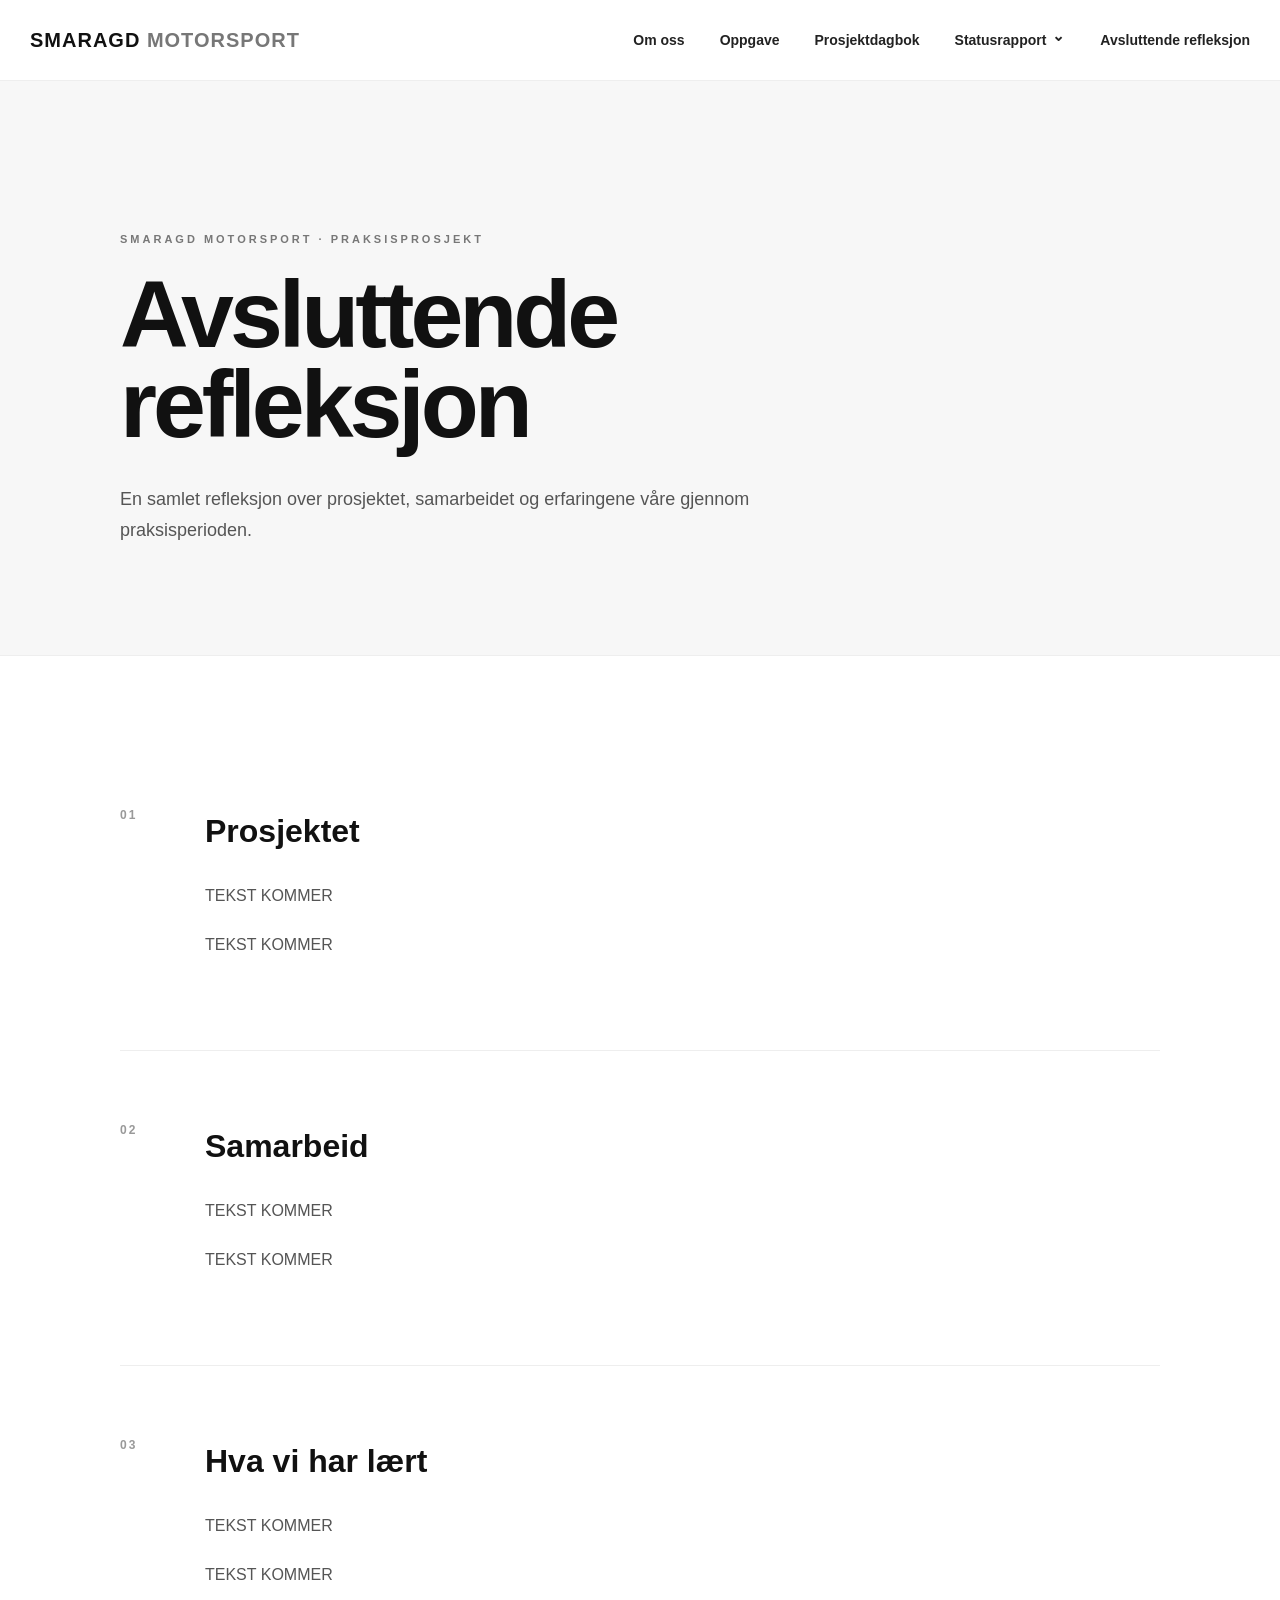
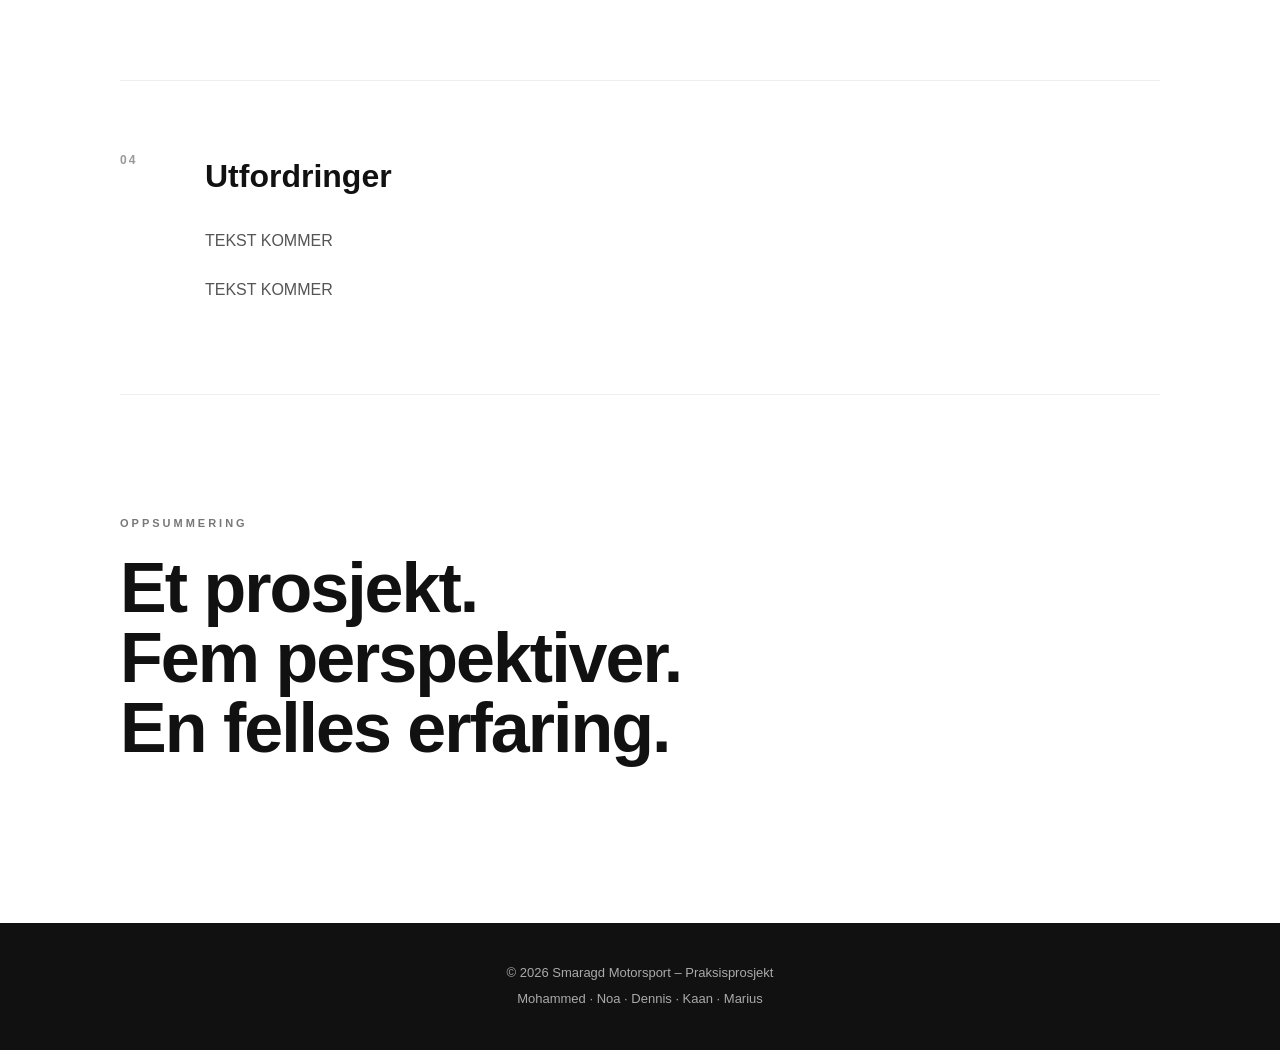
==== html/avsluttende-refleksjon.html @ 2bcaf183 "Endret på nettsidens meny struktur" ====
﻿    <!DOCTYPE html>
    <html lang="no">

    <head>
        <meta charset="UTF-8">
        <meta name="viewport" content="width=device-width, initial-scale=1.0">

        <title>Avsluttende refleksjon | Smaragd Motorsport</title>

        <link rel="stylesheet" href="../style/stil.css">
        <link rel="stylesheet" href="../style/avsluttende-refleksjon.css">
    </head>

    <body>

        <!-- Introduksjon -->
        <section class="refleksjon-intro">

            <div>

                <p class="refleksjon-overtekst">
                    SMARAGD MOTORSPORT · PRAKSISPROSJEKT
                </p>

                <h1>
                    Avsluttende<br>
                    refleksjon
                </h1>

                <p>
                    En samlet refleksjon over prosjektet,
                    samarbeidet og erfaringene våre gjennom
                    praksisperioden.
                </p>

            </div>

        </section>


        <!-- Innhold -->
        <main class="refleksjon">

            <section class="refleksjon-del">

                <span>01</span>

                <div>
                    <h2>Prosjektet</h2>

                    <p>
                        TEKST KOMMER
                    </p>

                    <p>
                        TEKST KOMMER
                    </p>
                </div>

            </section>


            <section class="refleksjon-del">

                <span>02</span>

                <div>
                    <h2>Samarbeid</h2>

                    <p>
                        TEKST KOMMER
                    </p>

                    <p>
                        TEKST KOMMER
                    </p>
                </div>

            </section>


            <section class="refleksjon-del">

                <span>03</span>

                <div>
                    <h2>Hva vi har lært</h2>

                    <p>
                        TEKST KOMMER
                    </p>

                    <p>
                        TEKST KOMMER
                    </p>
                </div>

            </section>


            <section class="refleksjon-del">

                <span>04</span>

                <div>
                    <h2>Utfordringer</h2>

                    <p>
                        TEKST KOMMER
                    </p>

                    <p>
                        TEKST KOMMER
                    </p>
                </div>

            </section>

            <section class="refleksjon-slutt">

                <p class="refleksjon-overtekst">
                    OPPSUMMERING
                </p>

                <h2>
                    Et prosjekt.<br>
                    Fem perspektiver.<br>
                    En felles erfaring.
                </h2>

            </section>

        </main>

        <script src="../JS/komponenter.js"></script>

    </body>

    </html>
---- style/stil.css ----
/* =====================================================
   GENERELLE INNSTILLINGER
   ===================================================== */

* {
    margin: 0;
    padding: 0;
    box-sizing: border-box;
}

html {
    scroll-behavior: smooth;
}

body {
    font-family: Arial, Helvetica, sans-serif;
    background-color: #ffffff;
    color: #111111;
    line-height: 1.6;
}


/* =====================================================
   NAVIGASJON
   ===================================================== */

.topptekst {
    width: 100%;
    background-color: #ffffff;
    border-bottom: 1px solid #eeeeee;
    position: sticky;
    top: 0;
    z-index: 1000;
}

.navigasjon {
    max-width: 1300px;
    margin: auto;
    min-height: 80px;
    display: flex;
    align-items: center;
    justify-content: space-between;
    padding: 0 30px;
}


/* Logo */

.logo {
    text-decoration: none;
    color: #111111;
    font-size: 20px;
    font-weight: 800;
    letter-spacing: 1px;
}

    .logo span {
        color: #777777;
    }


/* Meny */

.meny {
    list-style: none;
    display: flex;
    align-items: center;
    gap: 35px;
}

    .meny li {
        position: relative;
    }

    .meny a {
        text-decoration: none;
        color: #222222;
        font-size: 14px;
        font-weight: 600;
        transition: 0.2s ease;
    }

        .meny a:hover {
            color: #777777;
        }


/* =====================================================
   DROPDOWN
   ===================================================== */

   .dropdown-knapp {
    display: flex;
    align-items: center;
    gap: 6px;
}

.pil {
    font-size: 15px;
    line-height: 1;
    position: relative;
    top: -4px;
}


/* Selve dropdown-menyen */

.dropdown-meny {
    position: absolute;
    top: 30px;
    left: -15px;
    min-width: 160px;
    background-color: #ffffff;
    list-style: none;
    border: 1px solid #eeeeee;
    box-shadow: 0 10px 30px rgba(0, 0, 0, 0.08);
    padding: 8px 0;
    opacity: 0;
    visibility: hidden;
    transform: translateY(10px);
    transition: 0.2s ease;
}


/* Vis dropdown n�r musen er over */

.dropdown:hover .dropdown-meny {
    opacity: 1;
    visibility: visible;
    transform: translateY(0);
}


/* Dropdown-elementer */

.dropdown-meny li {
    width: 100%;
}

.dropdown-meny a {
    display: block;
    padding: 10px 18px;
    font-size: 13px;
}

    .dropdown-meny a:hover {
        background-color: #f5f5f5;
    }


/* =====================================================
   HERO / FORSIDE
   ===================================================== */

.hero {
    min-height: 650px;
    display: flex;
    align-items: center;
    background: linear-gradient( rgba(0, 0, 0, 0.55), rgba(0, 0, 0, 0.55) ), url("../bilder/hero.jpg");
    background-size: cover;
    background-position: center;
}


.hero-innhold {
    max-width: 1300px;
    width: 100%;
    margin: auto;
    padding: 100px 30px;
    color: #ffffff;
}


.overtekst,
.seksjon-overtekst {
    font-size: 12px;
    font-weight: 700;
    letter-spacing: 3px;
    margin-bottom: 15px;
    color: #777777;
}

.hero .overtekst {
    color: #cccccc;
}


.hero h1 {
    font-size: clamp(50px, 8vw, 100px);
    line-height: 1;
    margin-bottom: 30px;
    font-weight: 800;
}

    .hero h1 span {
        display: block;
        color: #cccccc;
    }


.hero-tekst {
    max-width: 600px;
    font-size: 18px;
    color: #dddddd;
    margin-bottom: 35px;
}


/* Knapp */

.hovedknapp {
    display: inline-block;
    padding: 14px 28px;
    background-color: #ffffff;
    color: #111111;
    text-decoration: none;
    font-weight: 700;
    font-size: 14px;
    transition: 0.2s ease;
}

    .hovedknapp:hover {
        background-color: #dddddd;
    }


/* =====================================================
   GENERELT INNHOLD
   ===================================================== */

.innhold {
    max-width: 1100px;
    margin: auto;
    padding: 100px 30px;
}

    .innhold h2 {
        font-size: 42px;
        line-height: 1.1;
        margin-bottom: 25px;
    }

    .innhold p {
        max-width: 800px;
        color: #555555;
        margin-bottom: 20px;
    }

    .oppdrag-liste {
        margin: 20px 0 32px;
        padding-left: 22px;
    }
    
    .oppdrag-liste li {
        color: #555555;
        margin-bottom: 14px;
        line-height: 1.6;
    }
    
    .oppdrag-liste li:last-child {
        margin-bottom: 0;
    }

/* =====================================================
   FOKUSOMR�DER
   ===================================================== */

.fokus {
    background-color: #f7f7f7;
}

.fokus-kort {
    display: grid;
    grid-template-columns: repeat(2, 1fr);
    gap: 20px;
    margin-top: 50px;
}

.kort {
    background-color: #ffffff;
    padding: 35px;
    border: 1px solid #eeeeee;
}

    .kort h3 {
        margin-bottom: 12px;
        font-size: 20px;
    }

    .kort p {
        font-size: 14px;
        margin: 0;
    }


/* =====================================================
   BUNNTEKST
   ===================================================== */

.bunntekst {
    background-color: #111111;
    color: #ffffff;
    padding: 35px 30px;
    text-align: center;
}

    .bunntekst p {
        font-size: 13px;
        color: #aaaaaa;
        margin: 5px 0;
    }


/* =====================================================
   MOBIL
   ===================================================== */

@media (max-width: 900px) {

    .navigasjon {
        flex-direction: column;
        gap: 20px;
        padding: 20px;
    }

    .meny {
        gap: 18px;
        flex-wrap: wrap;
        justify-content: center;
    }

        .meny a {
            font-size: 12px;
        }

    .hero {
        min-height: 550px;
    }

    .fokus-kort {
        grid-template-columns: 1fr;
    }
}


@media (max-width: 600px) {

    .hero h1 {
        font-size: 50px;
    }

    .hero-tekst {
        font-size: 16px;
    }

    .innhold {
        padding: 70px 20px;
    }

        .innhold h2 {
            font-size: 32px;
        }

    .r�d {
        color: #d71920;
    }
}
---- style/avsluttende-refleksjon.css ----
/* Introduksjon */

.refleksjon-intro {
    background: #f7f7f7;
    border-bottom: 1px solid #eee;
}

    .refleksjon-intro > div {
        max-width: 1100px;
        margin: auto;
        padding: 150px 30px 110px;
    }

.refleksjon-overtekst {
    margin-bottom: 20px;
    color: #777;
    font-size: 11px;
    font-weight: 700;
    letter-spacing: 3px;
}

.refleksjon-intro h1 {
    margin: 0 0 35px;
    color: #111;
    font-size: clamp(55px, 8vw, 95px);
    line-height: .95;
    letter-spacing: -4px;
}

.refleksjon-intro p:last-child {
    max-width: 650px;
    color: #555;
    font-size: 18px;
    line-height: 1.7;
}


/* Refleksjon */

.refleksjon {
    max-width: 1100px;
    margin: auto;
    padding: 80px 30px 120px;
}

.refleksjon-del {
    display: grid;
    grid-template-columns: 60px 1fr;
    gap: 25px;
    padding: 70px 0;
    border-bottom: 1px solid #eee;
}

    .refleksjon-del > span {
        color: #999;
        font-size: 12px;
        font-weight: 700;
        letter-spacing: 2px;
    }

    .refleksjon-del h2 {
        margin: 0 0 25px;
        color: #111;
        font-size: 32px;
        font-weight: 600;
    }

    .refleksjon-del p {
        max-width: 750px;
        margin: 0 0 20px;
        color: #555;
        font-size: 16px;
        line-height: 1.8;
    }


/* Avslutning */

.refleksjon-slutt {
    padding: 120px 0 40px;
}

    .refleksjon-slutt h2 {
        margin: 0;
        color: #111;
        font-size: clamp(40px, 6vw, 70px);
        line-height: 1;
        letter-spacing: -2px;
    }


/* Mobil */

@media (max-width: 750px) {

    .refleksjon-intro > div {
        padding: 100px 20px 80px;
    }

    .refleksjon-intro h1 {
        font-size: 55px;
        letter-spacing: -3px;
    }

    .refleksjon {
        padding: 50px 20px 90px;
    }

    .refleksjon-del {
        grid-template-columns: 40px 1fr;
        gap: 15px;
        padding: 50px 0;
    }

        .refleksjon-del h2 {
            font-size: 26px;
        }

        .refleksjon-del p {
            font-size: 15px;
        }

    .refleksjon-slutt {
        padding-top: 90px;
    }
}
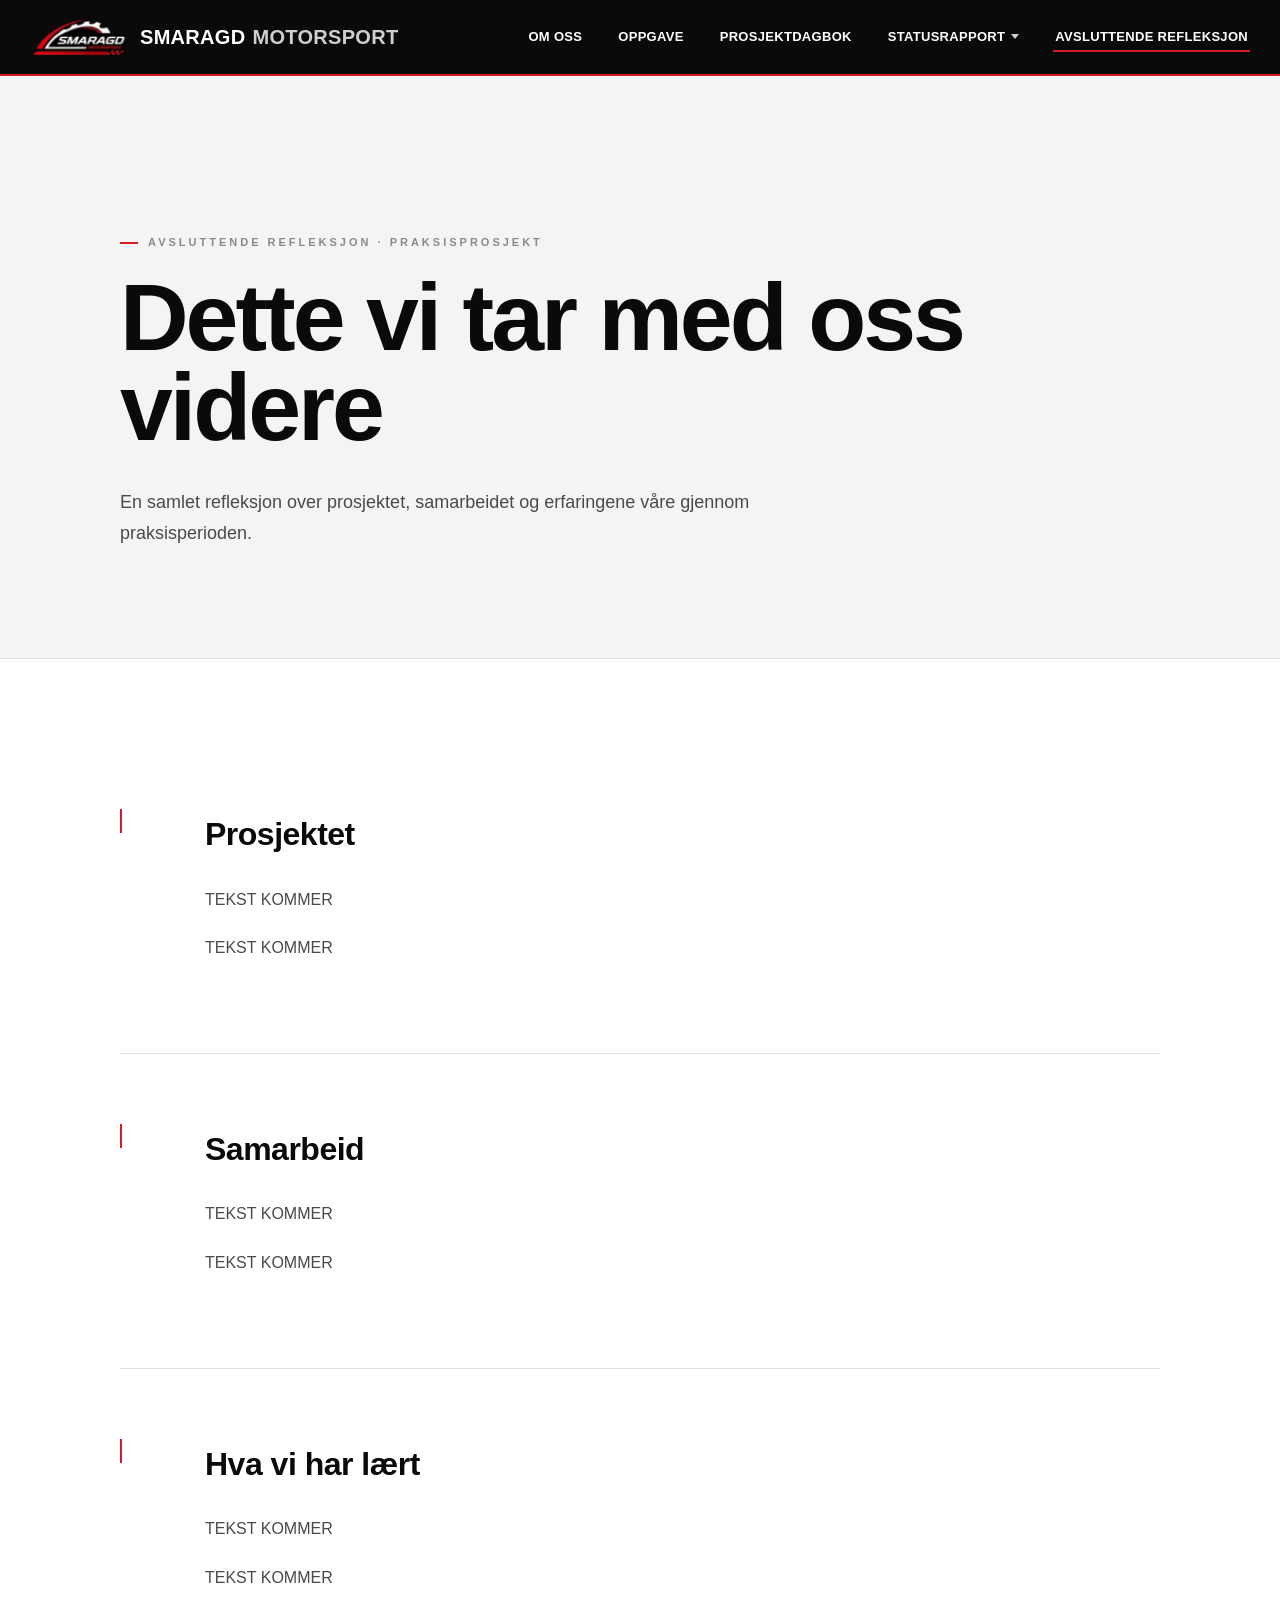
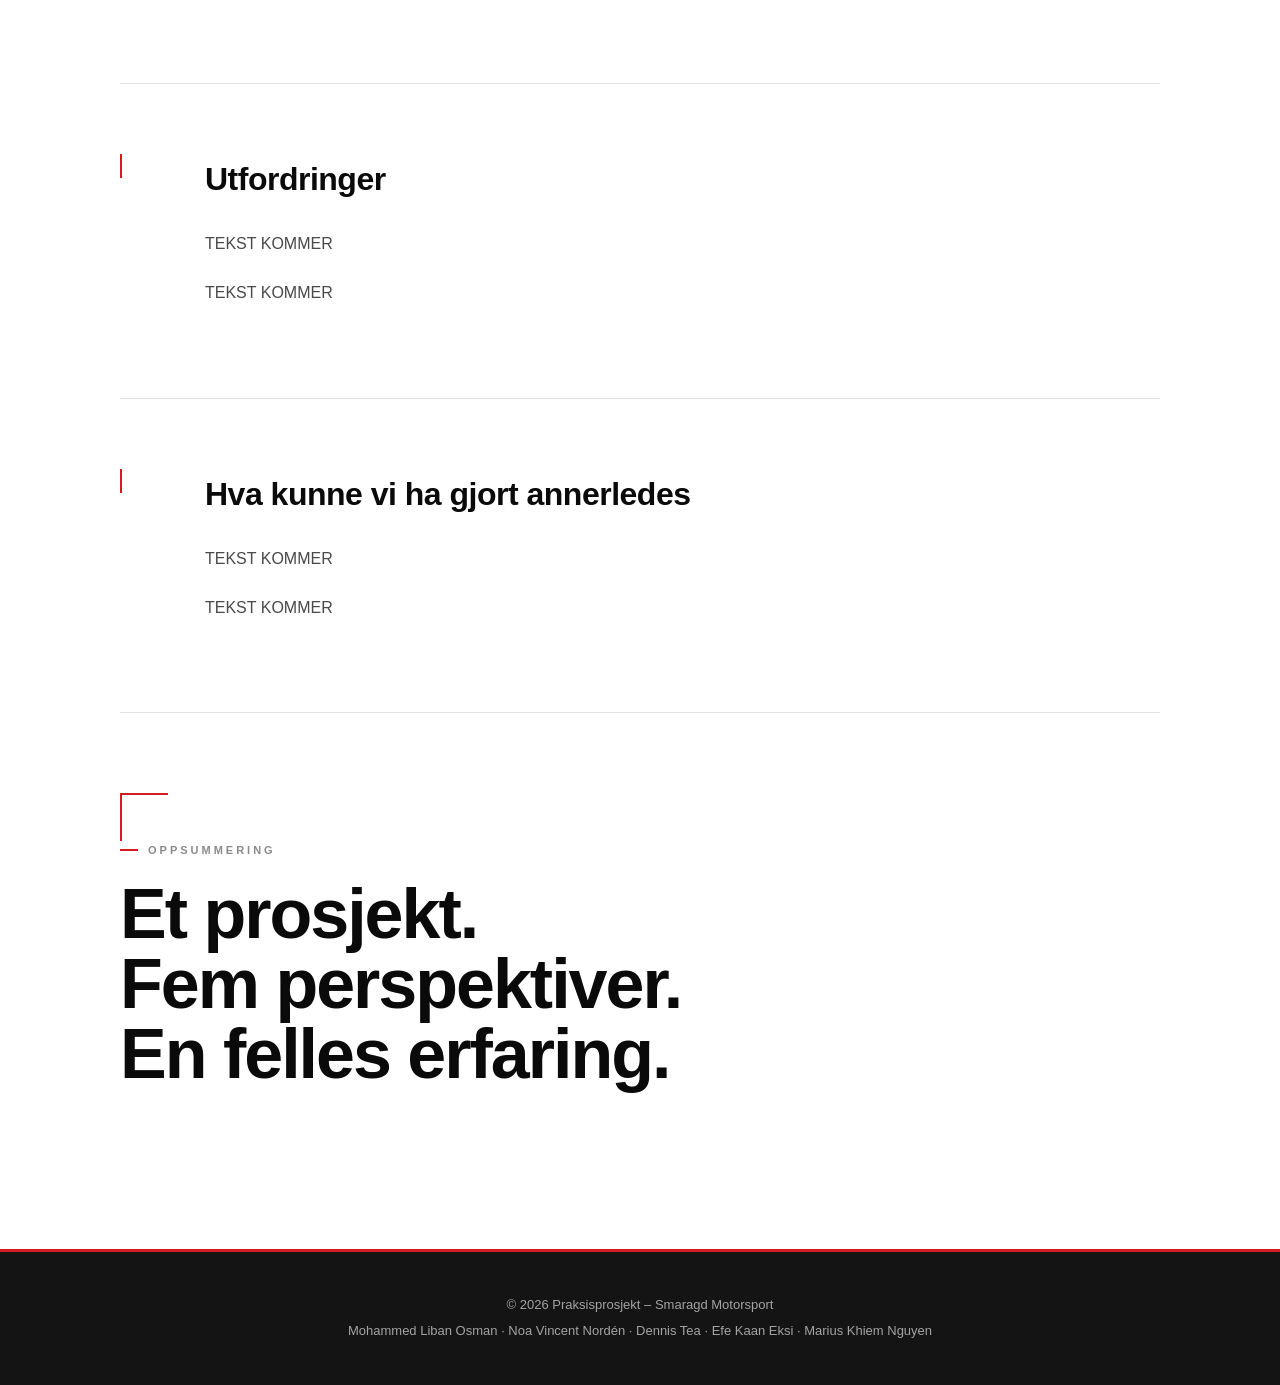
==== commit 80f26c64: "Gjorde nettsiden mer sporty utseendemessig" ====
--- a/html/avsluttende-refleksjon.html
+++ b/html/avsluttende-refleksjon.html
@@ -19,12 +19,11 @@
             <div>
 
                 <p class="refleksjon-overtekst">
-                    SMARAGD MOTORSPORT · PRAKSISPROSJEKT
+                    AVSLUTTENDE REFLEKSJON · PRAKSISPROSJEKT
                 </p>
 
                 <h1>
-                    Avsluttende<br>
-                    refleksjon
+                    Dette vi tar med oss videre
                 </h1>
 
                 <p>
@@ -43,7 +42,7 @@
 
             <section class="refleksjon-del">
 
-                <span>01</span>
+                <span></span>
 
                 <div>
                     <h2>Prosjektet</h2>
@@ -62,7 +61,7 @@
 
             <section class="refleksjon-del">
 
-                <span>02</span>
+                <span></span>
 
                 <div>
                     <h2>Samarbeid</h2>
@@ -81,7 +80,7 @@
 
             <section class="refleksjon-del">
 
-                <span>03</span>
+                <span></span>
 
                 <div>
                     <h2>Hva vi har lært</h2>
@@ -100,10 +99,28 @@
 
             <section class="refleksjon-del">
 
-                <span>04</span>
+                <span></span>
 
                 <div>
                     <h2>Utfordringer</h2>
+
+                    <p>
+                        TEKST KOMMER
+                    </p>
+
+                    <p>
+                        TEKST KOMMER
+                    </p>
+                </div>
+
+            </section>
+
+            <section class="refleksjon-del">
+
+                <span></span>
+
+                <div>
+                    <h2>Hva kunne vi ha gjort annerledes</h2>
 
                     <p>
                         TEKST KOMMER
--- a/style/stil.css
+++ b/style/stil.css
@@ -1,3 +1,23 @@
+/* =====================================================
+   FARGER, TYPOGRAFI OG GRUNNLEGGENDE VARIABLER
+   ===================================================== */
+
+   :root {
+    --svart: #0a0a0a;
+    --svart-2: #141414;
+    --gra-mork: #4a4a4a;
+    --gra: #8a8a8a;
+    --gra-lys: #e2e2e2;
+    --gra-lysest: #f4f4f4;
+    --hvit: #ffffff;
+    --off-hvit: #fafafa;
+    --rod: #d71920;
+
+    --skrift: Arial, Helvetica, sans-serif;
+    --hoyde-nav: 74px;
+}
+
+
 /* =====================================================
    GENERELLE INNSTILLINGER
    ===================================================== */
@@ -13,21 +33,33 @@
 }
 
 body {
-    font-family: Arial, Helvetica, sans-serif;
-    background-color: #ffffff;
-    color: #111111;
+    font-family: var(--skrift);
+    background-color: var(--hvit);
+    color: var(--svart);
     line-height: 1.6;
 }
 
+:focus-visible {
+    outline: 2px solid var(--rod);
+    outline-offset: 3px;
+}
+
+@media (prefers-reduced-motion: reduce) {
+    *, *::before, *::after {
+        animation-duration: 0.001ms !important;
+        transition-duration: 0.001ms !important;
+    }
+}
+
 
 /* =====================================================
    NAVIGASJON
    ===================================================== */
 
-.topptekst {
+   .topptekst {
     width: 100%;
-    background-color: #ffffff;
-    border-bottom: 1px solid #eeeeee;
+    background-color: var(--svart);
+    border-bottom: 2px solid #d71920;
     position: sticky;
     top: 0;
     z-index: 1000;
@@ -36,7 +68,7 @@
 .navigasjon {
     max-width: 1300px;
     margin: auto;
-    min-height: 80px;
+    min-height: var(--hoyde-nav);
     display: flex;
     align-items: center;
     justify-content: space-between;
@@ -47,16 +79,28 @@
 /* Logo */
 
 .logo {
+    display: inline-flex;
+    align-items: center;
+    gap: 10px;
     text-decoration: none;
-    color: #111111;
+    color: var(--hvit);
     font-size: 20px;
     font-weight: 800;
-    letter-spacing: 1px;
-}
-
-    .logo span {
-        color: #777777;
-    }
+    letter-spacing: 0.3px;
+}
+
+.logo img {
+    width: 100px;
+    height: 35px;
+    object-fit: cover;
+    flex-shrink: 0;
+}
+
+.logo span {
+    margin-left: -3px;
+    color: #cfcfcf;
+    font-weight: 700;
+}
 
 
 /* Meny */
@@ -65,41 +109,80 @@
     list-style: none;
     display: flex;
     align-items: center;
-    gap: 35px;
-}
-
-    .meny li {
-        position: relative;
-    }
-
-    .meny a {
-        text-decoration: none;
-        color: #222222;
-        font-size: 14px;
-        font-weight: 600;
-        transition: 0.2s ease;
-    }
-
-        .meny a:hover {
-            color: #777777;
-        }
+    gap: 32px;
+}
+
+.meny li {
+    position: relative;
+}
+
+.meny a {
+    position: relative;
+    display: inline-block;
+    text-decoration: none;
+    color: var(--hvit);
+    font-size: 13px;
+    font-weight: 700;
+    letter-spacing: 0.3px;
+    padding: 8px 2px;
+    transition: color 0.15s ease;
+}
+
+.meny a::after {
+    content: "";
+    position: absolute;
+    left: 0;
+    bottom: 3px;
+    width: 0%;
+    height: 2px;
+    background-color: var(--rod);
+    transition: width 0.2s ease;
+}
+
+.meny a:hover {
+    color: var(--hvit);
+}
+
+.meny a.aktiv::after {
+    width: 100%;
+    background-color: var(--rod);
+}
 
 
 /* =====================================================
    DROPDOWN
    ===================================================== */
 
-   .dropdown-knapp {
+.meny a.dropdown-knapp {
     display: flex;
     align-items: center;
     gap: 6px;
 }
 
 .pil {
-    font-size: 15px;
-    line-height: 1;
-    position: relative;
-    top: -4px;
+    display: inline-flex;
+    align-items: center;
+    justify-content: center;
+    width: 8px;
+    height: 8px;
+    font-size: 0;
+    line-height: 0;
+    color: #cfcfcf;
+    transition: transform 0.2s ease;
+}
+
+.pil::after {
+    content: "";
+    display: block;
+    width: 0;
+    height: 0;
+    border-left: 4px solid transparent;
+    border-right: 4px solid transparent;
+    border-top: 5px solid currentColor;
+}
+
+.dropdown:hover .pil {
+    transform: rotate(180deg);
 }
 
 
@@ -107,22 +190,19 @@
 
 .dropdown-meny {
     position: absolute;
-    top: 30px;
-    left: -15px;
-    min-width: 160px;
-    background-color: #ffffff;
+    top: 36px;
+    left: -16px;
+    min-width: 180px;
+    background-color: var(--svart);
     list-style: none;
-    border: 1px solid #eeeeee;
-    box-shadow: 0 10px 30px rgba(0, 0, 0, 0.08);
-    padding: 8px 0;
+    border: 1px solid #333;
+    box-shadow: 6px 6px 0 rgba(0, 0, 0, 0.25);
+    padding: 0;
     opacity: 0;
     visibility: hidden;
-    transform: translateY(10px);
-    transition: 0.2s ease;
-}
-
-
-/* Vis dropdown n�r musen er over */
+    transform: translateY(6px);
+    transition: 0.18s ease;
+}
 
 .dropdown:hover .dropdown-meny {
     opacity: 1;
@@ -137,15 +217,28 @@
     width: 100%;
 }
 
+.dropdown-meny li + li {
+    border-top: 1px solid #333;
+}
+
 .dropdown-meny a {
     display: block;
-    padding: 10px 18px;
+    padding: 12px 18px;
     font-size: 13px;
-}
-
-    .dropdown-meny a:hover {
-        background-color: #f5f5f5;
-    }
+    font-weight: 600;
+    color: var(--hvit);
+    border-left: 3px solid transparent;
+}
+
+.dropdown-meny a::after {
+    display: none;
+}
+
+.dropdown-meny a:hover {
+    background-color: var(--svart-2);
+    color: var(--hvit);
+    border-left-color: var(--rod);
+}
 
 
 /* =====================================================
@@ -153,74 +246,181 @@
    ===================================================== */
 
 .hero {
-    min-height: 650px;
+    position: relative;
+    /* Fyller hele den synlige skjermen under toppmenyen */
+    min-height: calc(100vh - var(--hoyde-nav));
     display: flex;
     align-items: center;
-    background: linear-gradient( rgba(0, 0, 0, 0.55), rgba(0, 0, 0, 0.55) ), url("../bilder/hero.jpg");
+    overflow: hidden;
+    background:
+        linear-gradient(120deg, rgba(8, 8, 8, 0.86) 0%, rgba(8, 8, 8, 0.62) 50%, rgba(8, 8, 8, 0.82) 100%),
+        url("../bilder/hero.jpg");
     background-size: cover;
     background-position: center;
 }
 
+/* Diagonal racing-stripe gjennom hero-bakgrunnen */
+.hero::before {
+    content: "";
+    position: absolute;
+    inset: 0;
+    background: linear-gradient(100deg,
+        transparent 0%, transparent 62%,
+        rgba(255, 255, 255, 0.06) 62%, rgba(255, 255, 255, 0.06) 64%,
+        transparent 64%, transparent 70%,
+        var(--rod) 70%, var(--rod) 70.6%,
+        transparent 70.6%);
+    pointer-events: none;
+}
+
+/* Hjørnemarkør øverst til høyre - samme visuelle språk som knapper/kort */
+.hero::after {
+    content: "";
+    position: absolute;
+    top: 44px;
+    right: 44px;
+    width: 46px;
+    height: 46px;
+    border-top: 2px solid var(--rod);
+    border-right: 2px solid var(--rod);
+    pointer-events: none;
+}
+
+@media (max-width: 700px) {
+    .hero::after {
+        display: none;
+    }
+}
+
 
 .hero-innhold {
+    position: relative;
+    z-index: 1;
     max-width: 1300px;
     width: 100%;
     margin: auto;
     padding: 100px 30px;
-    color: #ffffff;
+    color: var(--hvit);
 }
 
 
 .overtekst,
 .seksjon-overtekst {
+    display: inline-flex;
+    align-items: center;
+    gap: 10px;
     font-size: 12px;
     font-weight: 700;
     letter-spacing: 3px;
-    margin-bottom: 15px;
-    color: #777777;
+    margin-bottom: 18px;
+    color: var(--gra);
+}
+
+.overtekst::before,
+.seksjon-overtekst::before {
+    content: "";
+    width: 18px;
+    height: 2px;
+    background-color: var(--rod);
 }
 
 .hero .overtekst {
-    color: #cccccc;
+    color: #cfcfcf;
 }
 
 
 .hero h1 {
-    font-size: clamp(50px, 8vw, 100px);
-    line-height: 1;
-    margin-bottom: 30px;
+    font-size: clamp(50px, 7.5vw, 98px);
+    line-height: 0.98;
+    letter-spacing: -1.5px;
+    margin-bottom: 28px;
     font-weight: 800;
 }
 
     .hero h1 span {
         display: block;
-        color: #cccccc;
+        color: #cfcfcf;
     }
 
 
 .hero-tekst {
     max-width: 600px;
     font-size: 18px;
-    color: #dddddd;
-    margin-bottom: 35px;
-}
-
-
-/* Knapp */
+    color: #d8d8d8;
+    margin-bottom: 40px;
+}
+
+
+/* Knapper - parallellogram, klassisk racing-form */
+
+.hero-knapper {
+    display: flex;
+    flex-wrap: wrap;
+    align-items: center;
+    gap: 16px;
+}
 
 .hovedknapp {
+    position: relative;
+    isolation: isolate; /* egen stacking-context, så pseudo-elementene alltid legger seg riktig i forhold til teksten */
     display: inline-block;
-    padding: 14px 28px;
-    background-color: #ffffff;
-    color: #111111;
+    padding: 15px 34px;
+    background-color: transparent;
+    color: var(--svart);
     text-decoration: none;
+    font-size: 13px;
     font-weight: 700;
-    font-size: 14px;
-    transition: 0.2s ease;
-}
+    letter-spacing: 1.1px;
+    text-transform: uppercase;
+    border: 1px solid var(--hvit);
+    clip-path: polygon(16px 0, 100% 0, calc(100% - 16px) 100%, 0 100%);
+    transition: color 0.2s ease, border-color 0.2s ease;
+}
+
+    /* Hvit "hvile"-bunn - ligger nederst */
+    .hovedknapp::before {
+        content: "";
+        position: absolute;
+        inset: 0;
+        background-color: var(--hvit);
+        z-index: -2;
+    }
+
+    /* Rød flate som ligger skjult til venstre og sklir inn ved hover.
+       clip-path på selve knappen klipper også denne, så den følger
+       parallellogram-formen og gir et diagonalt "wipe" inn i rødt. */
+    .hovedknapp::after {
+        content: "";
+        position: absolute;
+        inset: 0;
+        background-color: var(--rod);
+        transform: translateX(-100%);
+        transition: transform 0.35s ease;
+        z-index: -1;
+    }
 
     .hovedknapp:hover {
-        background-color: #dddddd;
+        color: var(--hvit);
+        border-color: var(--rod);
+    }
+
+    .hovedknapp:hover::after {
+        transform: translateX(0);
+    }
+
+/* Andre knapp i hero blir en tydelig sekundærvariant (outline) - uten å røre HTML */
+.hero-knapper .hovedknapp:nth-of-type(2) {
+    color: var(--hvit);
+    border-color: rgba(255, 255, 255, 0.5);
+}
+
+    /* Outline-varianten har ingen hvit hvile-bunn - bakgrunnen skal skinne gjennom til røden sklir inn */
+    .hero-knapper .hovedknapp:nth-of-type(2)::before {
+        background-color: transparent;
+    }
+
+    .hero-knapper .hovedknapp:nth-of-type(2):hover {
+        border-color: var(--rod);
     }
 
 
@@ -236,37 +436,63 @@
 
     .innhold h2 {
         font-size: 42px;
-        line-height: 1.1;
-        margin-bottom: 25px;
+        line-height: 1.08;
+        letter-spacing: -0.8px;
+        margin-bottom: 26px;
     }
 
     .innhold p {
         max-width: 800px;
-        color: #555555;
+        color: var(--gra-mork);
         margin-bottom: 20px;
     }
+
+    .innhold p a {
+        color: var(--svart);
+        text-decoration: none;
+        border-bottom: 1px solid var(--rod);
+        transition: color 0.2s ease;
+    }
+
+        .innhold p a:hover {
+            color: var(--rod);
+        }
 
     .oppdrag-liste {
         margin: 20px 0 32px;
-        padding-left: 22px;
-    }
-    
+        padding-left: 0;
+        list-style: none;
+    }
+
     .oppdrag-liste li {
-        color: #555555;
+        position: relative;
+        color: var(--gra-mork);
         margin-bottom: 14px;
+        padding-left: 24px;
         line-height: 1.6;
     }
-    
+
+    .oppdrag-liste li::before {
+        content: "";
+        position: absolute;
+        left: 0;
+        top: 9px;
+        width: 8px;
+        height: 2px;
+        background-color: var(--rod);
+    }
+
     .oppdrag-liste li:last-child {
         margin-bottom: 0;
     }
 
-/* =====================================================
-   FOKUSOMR�DER
+
+/* =====================================================
+   FOKUSOMRÅDER
    ===================================================== */
 
 .fokus {
-    background-color: #f7f7f7;
+    background-color: var(--gra-lysest);
 }
 
 .fokus-kort {
@@ -277,18 +503,55 @@
 }
 
 .kort {
-    background-color: #ffffff;
-    padding: 35px;
-    border: 1px solid #eeeeee;
-}
+    position: relative;
+    background-color: var(--hvit);
+    padding: 36px 35px 32px;
+    border: 1px solid var(--gra-lys);
+    transition: border-color 0.2s ease;
+}
+
+    /* Hjørnemarkører i samme stil som knappene - gjennomgående visuelt språk */
+    .kort::before,
+    .kort::after {
+        content: "";
+        position: absolute;
+        width: 16px;
+        height: 16px;
+        border-color: var(--svart);
+        border-style: solid;
+        transition: border-color 0.2s ease;
+    }
+
+    .kort::before {
+        top: -1px;
+        left: -1px;
+        border-width: 2px 0 0 2px;
+    }
+
+    .kort::after {
+        bottom: -1px;
+        right: -1px;
+        border-width: 0 2px 2px 0;
+    }
+
+    .kort:hover {
+        border-color: var(--gra-lys);
+    }
+
+    .kort:hover::before,
+    .kort:hover::after {
+        border-color: var(--rod);
+    }
 
     .kort h3 {
         margin-bottom: 12px;
         font-size: 20px;
+        letter-spacing: -0.2px;
     }
 
     .kort p {
         font-size: 14px;
+        color: var(--gra-mork);
         margin: 0;
     }
 
@@ -298,15 +561,16 @@
    ===================================================== */
 
 .bunntekst {
-    background-color: #111111;
-    color: #ffffff;
-    padding: 35px 30px;
+    background-color: var(--svart-2);
+    color: var(--hvit);
+    padding: 38px 30px;
     text-align: center;
+    border-top: 3px solid var(--rod);
 }
 
     .bunntekst p {
         font-size: 13px;
-        color: #aaaaaa;
+        color: #a3a3a3;
         margin: 5px 0;
     }
 
@@ -321,6 +585,7 @@
         flex-direction: column;
         gap: 20px;
         padding: 20px;
+        min-height: auto;
     }
 
     .meny {
@@ -334,7 +599,7 @@
         }
 
     .hero {
-        min-height: 550px;
+        min-height: 100svh;
     }
 
     .fokus-kort {
@@ -346,23 +611,32 @@
 @media (max-width: 600px) {
 
     .hero h1 {
-        font-size: 50px;
+        font-size: 48px;
     }
 
     .hero-tekst {
         font-size: 16px;
     }
 
+    .hero-knapper {
+        flex-direction: column;
+        align-items: stretch;
+    }
+
+        .hero-knapper .hovedknapp {
+            text-align: center;
+            clip-path: polygon(10px 0, 100% 0, calc(100% - 10px) 100%, 0 100%);
+        }
+
     .innhold {
         padding: 70px 20px;
     }
 
         .innhold h2 {
-            font-size: 32px;
+            font-size: 30px;
         }
 
-    .r�d {
-        color: #d71920;
-    }
-}
-
+    .rod {
+        color: var(--rod);
+    }
+}
--- a/style/avsluttende-refleksjon.css
+++ b/style/avsluttende-refleksjon.css
@@ -1,35 +1,46 @@
 /* Introduksjon */
 
 .refleksjon-intro {
-    background: #f7f7f7;
-    border-bottom: 1px solid #eee;
+    background-color: var(--gra-lysest);
+    border-bottom: 1px solid var(--gra-lys);
 }
 
-    .refleksjon-intro > div {
-        max-width: 1100px;
-        margin: auto;
-        padding: 150px 30px 110px;
-    }
+.refleksjon-intro > div {
+    max-width: 1100px;
+    margin: auto;
+    padding: 150px 30px 110px;
+}
 
 .refleksjon-overtekst {
+    display: inline-flex;
+    align-items: center;
+    gap: 10px;
     margin-bottom: 20px;
-    color: #777;
+    color: var(--gra);
     font-size: 11px;
     font-weight: 700;
     letter-spacing: 3px;
 }
 
+.refleksjon-overtekst::before {
+    content: "";
+    width: 18px;
+    height: 2px;
+    background-color: var(--rod);
+}
+
 .refleksjon-intro h1 {
     margin: 0 0 35px;
-    color: #111;
+    color: var(--svart);
     font-size: clamp(55px, 8vw, 95px);
     line-height: .95;
-    letter-spacing: -4px;
+    letter-spacing: -3px;
+    font-weight: 800;
 }
 
 .refleksjon-intro p:last-child {
     max-width: 650px;
-    color: #555;
+    color: var(--gra-mork);
     font-size: 18px;
     line-height: 1.7;
 }
@@ -44,49 +55,74 @@
 }
 
 .refleksjon-del {
+    position: relative;
     display: grid;
     grid-template-columns: 60px 1fr;
     gap: 25px;
     padding: 70px 0;
-    border-bottom: 1px solid #eee;
+    border-bottom: 1px solid var(--gra-lys);
 }
 
-    .refleksjon-del > span {
-        color: #999;
-        font-size: 12px;
-        font-weight: 700;
-        letter-spacing: 2px;
-    }
+.refleksjon-del::before {
+    content: "";
+    position: absolute;
+    left: 0;
+    top: 70px;
+    width: 2px;
+    height: 24px;
+    background-color: var(--rod);
+}
 
-    .refleksjon-del h2 {
-        margin: 0 0 25px;
-        color: #111;
-        font-size: 32px;
-        font-weight: 600;
-    }
+.refleksjon-del > span {
+    color: var(--gra);
+    font-size: 12px;
+    font-weight: 700;
+    letter-spacing: 2px;
+}
 
-    .refleksjon-del p {
-        max-width: 750px;
-        margin: 0 0 20px;
-        color: #555;
-        font-size: 16px;
-        line-height: 1.8;
-    }
+.refleksjon-del h2 {
+    margin: 0 0 25px;
+    color: var(--svart);
+    font-size: 32px;
+    font-weight: 700;
+    letter-spacing: -0.5px;
+}
+
+.refleksjon-del p {
+    max-width: 750px;
+    margin: 0 0 20px;
+    color: var(--gra-mork);
+    font-size: 16px;
+    line-height: 1.8;
+}
 
 
 /* Avslutning */
 
 .refleksjon-slutt {
+    position: relative;
     padding: 120px 0 40px;
 }
 
-    .refleksjon-slutt h2 {
-        margin: 0;
-        color: #111;
-        font-size: clamp(40px, 6vw, 70px);
-        line-height: 1;
-        letter-spacing: -2px;
-    }
+.refleksjon-slutt::before {
+    content: "";
+    position: absolute;
+    top: 80px;
+    left: 0;
+    width: 46px;
+    height: 46px;
+    border-top: 2px solid var(--rod);
+    border-left: 2px solid var(--rod);
+}
+
+.refleksjon-slutt h2 {
+    margin: 0;
+    color: var(--svart);
+    font-size: clamp(40px, 6vw, 70px);
+    line-height: 1;
+    letter-spacing: -2px;
+    font-weight: 800;
+}
 
 
 /* Mobil */
@@ -99,7 +135,7 @@
 
     .refleksjon-intro h1 {
         font-size: 55px;
-        letter-spacing: -3px;
+        letter-spacing: -2px;
     }
 
     .refleksjon {
@@ -112,15 +148,23 @@
         padding: 50px 0;
     }
 
-        .refleksjon-del h2 {
-            font-size: 26px;
-        }
+    .refleksjon-del::before {
+        top: 50px;
+    }
 
-        .refleksjon-del p {
-            font-size: 15px;
-        }
+    .refleksjon-del h2 {
+        font-size: 26px;
+    }
+
+    .refleksjon-del p {
+        font-size: 15px;
+    }
 
     .refleksjon-slutt {
         padding-top: 90px;
     }
-}
+
+    .refleksjon-slutt::before {
+        top: 55px;
+    }
+}
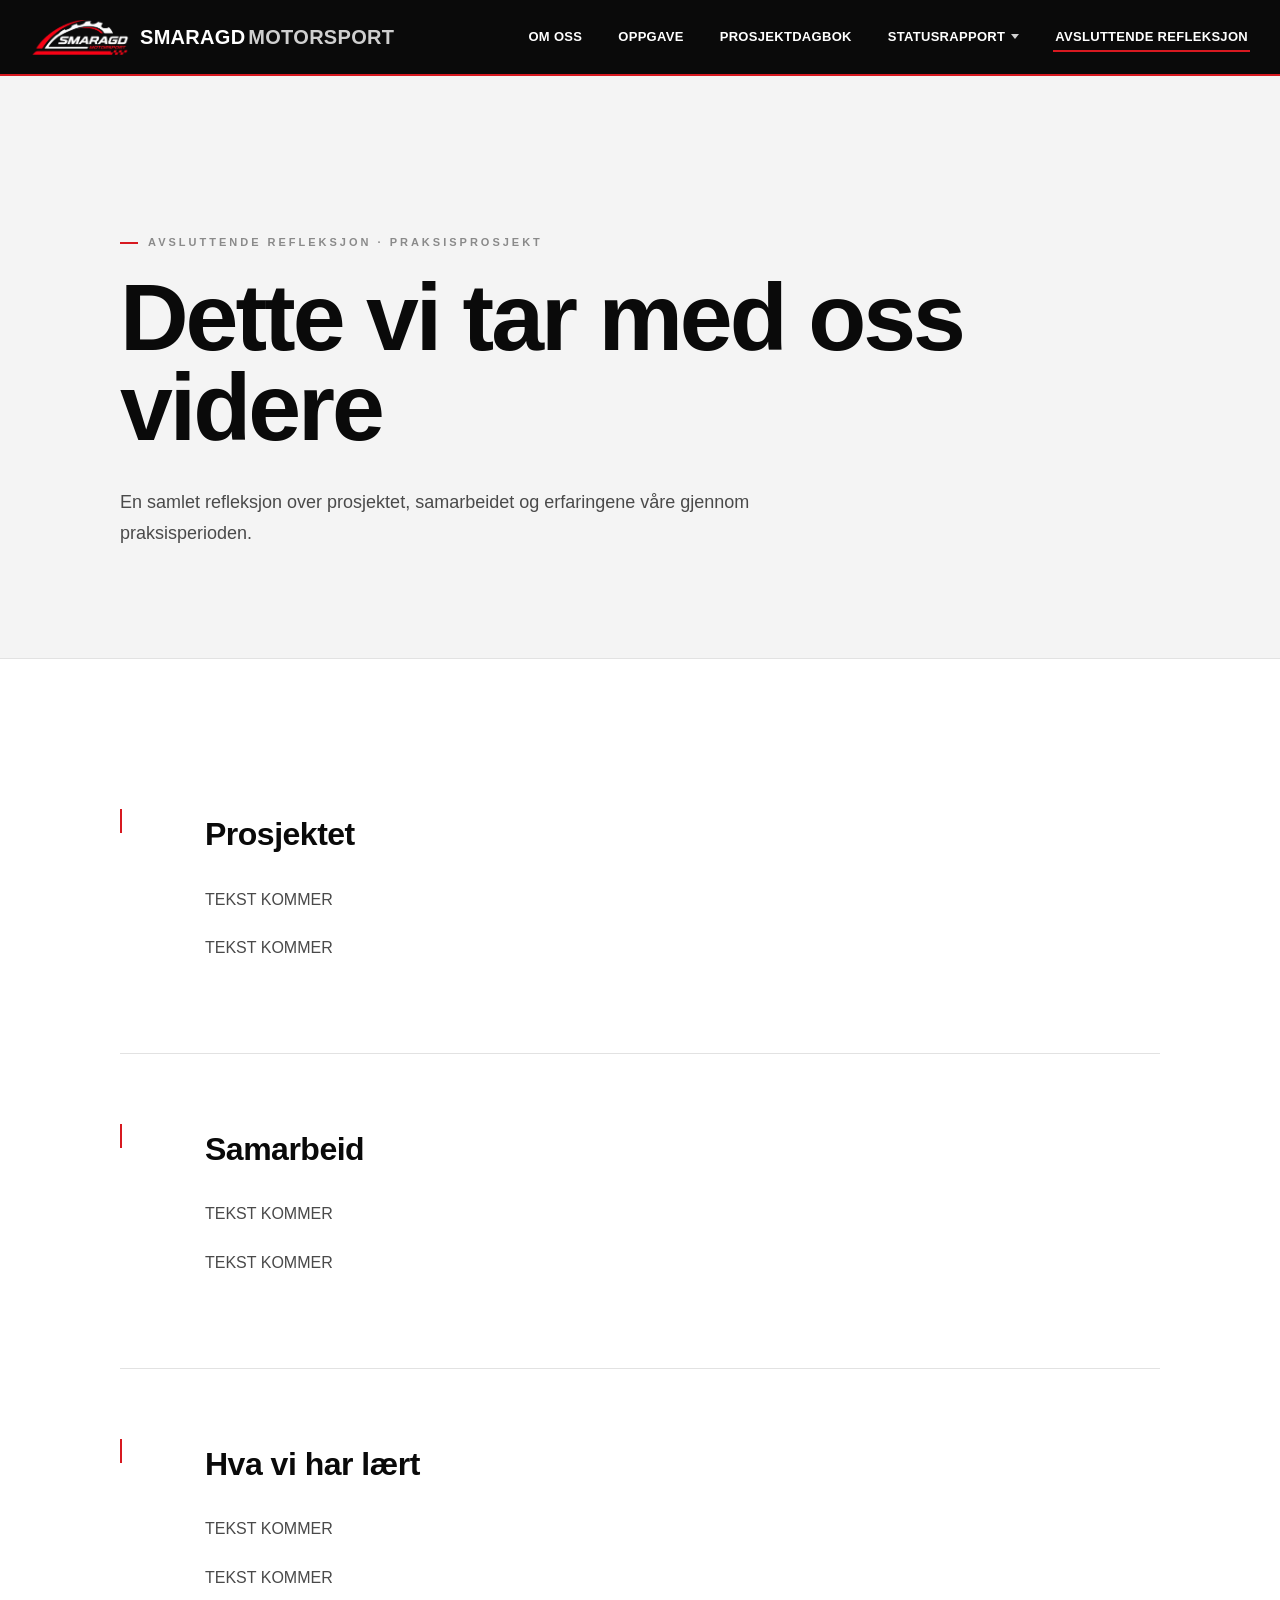
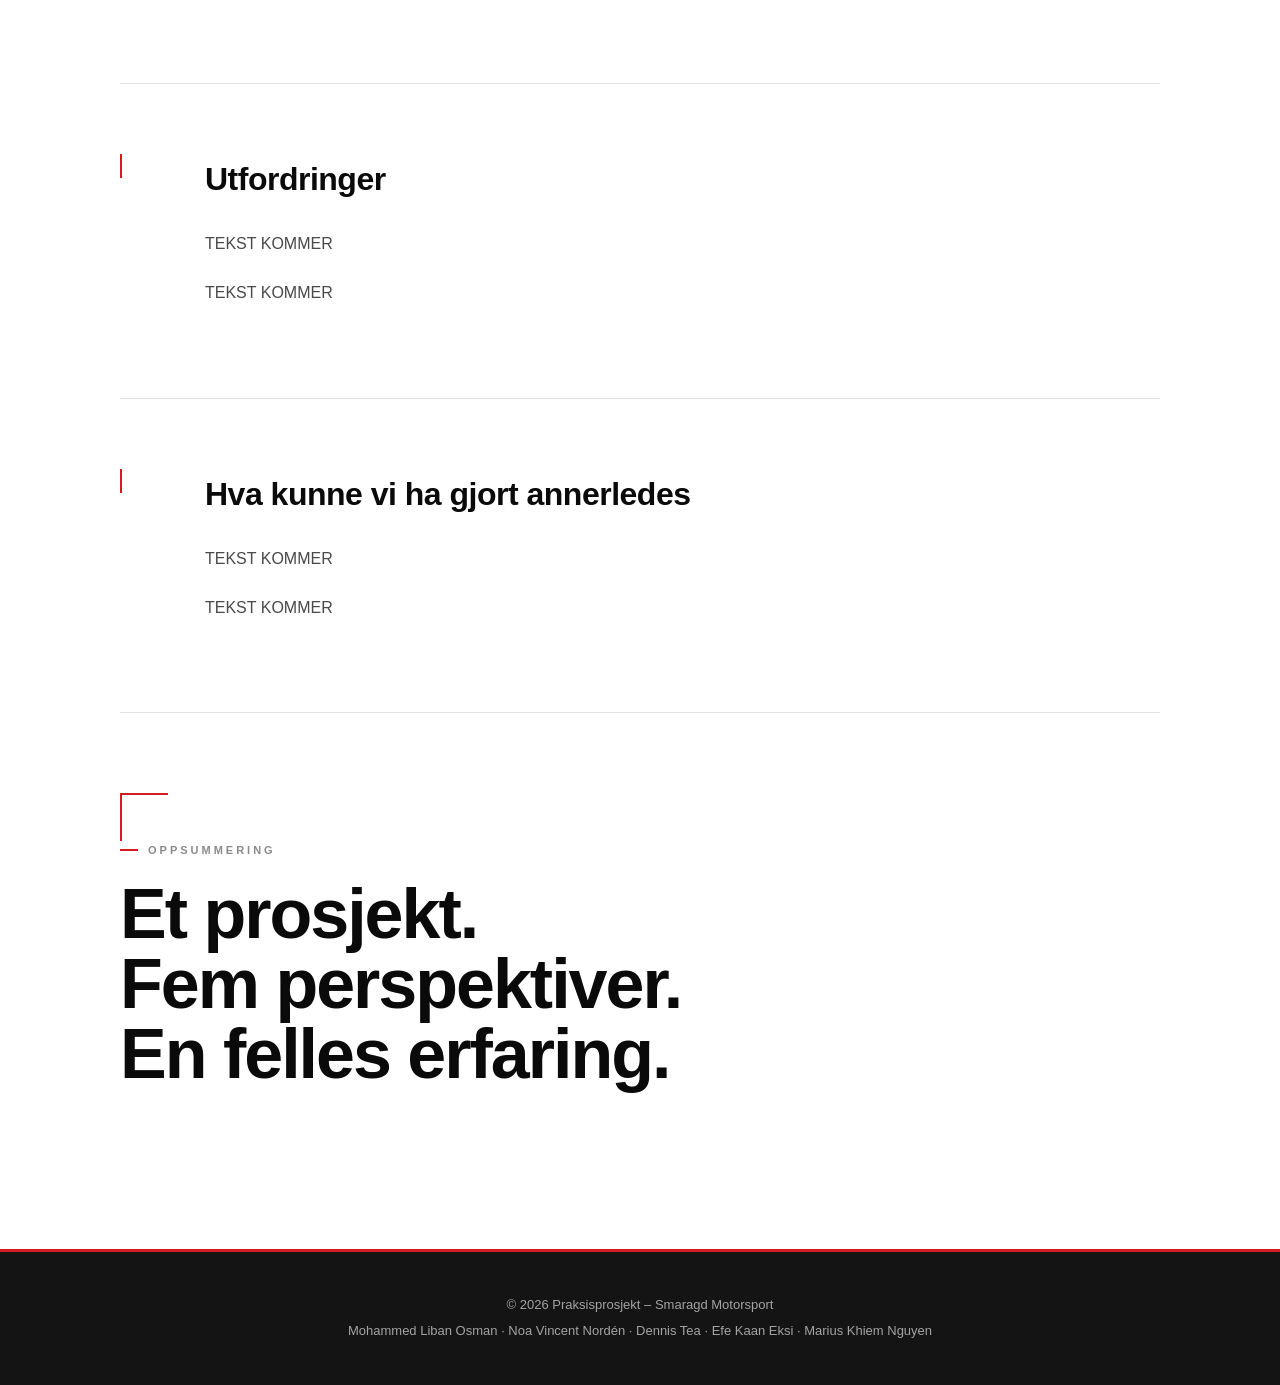
==== commit 54a109b0: "Ordnet mobilvisning" ====
--- a/html/avsluttende-refleksjon.html
+++ b/html/avsluttende-refleksjon.html
@@ -6,6 +6,8 @@
         <meta name="viewport" content="width=device-width, initial-scale=1.0">
 
         <title>Avsluttende refleksjon | Smaragd Motorsport</title>
+
+        <link rel="icon" type="image/png" href="../images/logo.png">
 
         <link rel="stylesheet" href="../style/stil.css">
         <link rel="stylesheet" href="../style/avsluttende-refleksjon.css">
--- a/style/stil.css
+++ b/style/stil.css
@@ -37,6 +37,12 @@
     background-color: var(--hvit);
     color: var(--svart);
     line-height: 1.6;
+    overflow-x: hidden;
+}
+
+img, video {
+    max-width: 100%;
+    height: auto;
 }
 
 :focus-visible {
@@ -96,10 +102,53 @@
     flex-shrink: 0;
 }
 
-.logo span {
+.logo-tekst span {
     margin-left: -3px;
     color: #cfcfcf;
     font-weight: 700;
+}
+
+
+/* Hamburger-knapp (kun synlig på mobil/nettbrett) */
+
+.meny-knapp {
+    display: none;
+    position: relative;
+    width: 26px;
+    height: 18px;
+    background: none;
+    border: none;
+    padding: 0;
+    cursor: pointer;
+    z-index: 1100;
+    flex-shrink: 0;
+}
+
+.meny-linje {
+    position: absolute;
+    left: 0;
+    width: 100%;
+    height: 2px;
+    background-color: var(--hvit);
+    transition: top 0.2s ease, transform 0.2s ease, opacity 0.15s ease;
+}
+
+.meny-linje:nth-child(1) { top: 0; }
+.meny-linje:nth-child(2) { top: 8px; }
+.meny-linje:nth-child(3) { top: 16px; }
+
+.meny-knapp[aria-expanded="true"] .meny-linje:nth-child(1) {
+    top: 8px;
+    transform: rotate(45deg);
+}
+
+.meny-knapp[aria-expanded="true"] .meny-linje:nth-child(2) {
+    opacity: 0;
+}
+
+.meny-knapp[aria-expanded="true"] .meny-linje:nth-child(3) {
+    top: 8px;
+    transform: rotate(-45deg);
 }
 
 
@@ -181,7 +230,8 @@
     border-top: 5px solid currentColor;
 }
 
-.dropdown:hover .pil {
+.dropdown:hover .pil,
+.dropdown.apen .pil {
     transform: rotate(180deg);
 }
 
@@ -576,27 +626,136 @@
 
 
 /* =====================================================
+   MOBIL / NETTBRETT - NAVIGASJON
+   ===================================================== */
+
+/* Menyen med fem punkter blir for trang for logoen under 1200px,
+   så hamburgermenyen tar over her - ikke først ved 900px. */
+
+@media (max-width: 1200px) {
+
+    .navigasjon {
+        padding: 0 20px;
+        flex-wrap: nowrap;
+    }
+
+    .logo {
+        min-width: 0;
+        gap: 8px;
+    }
+
+        .logo img {
+            width: 76px;
+            height: auto;
+        }
+
+        .logo-tekst {
+            display: none;
+        }
+
+    .meny-knapp {
+        display: block;
+    }
+
+    /* Fullskjerms mobilmeny - samme visuelle stil som resten av Smaragd Motorsport-prosjektet */
+
+    .meny {
+        position: fixed;
+        top: var(--hoyde-nav);
+        left: 0;
+        right: 0;
+        bottom: 0;
+        z-index: 999;
+        flex-direction: column;
+        align-items: stretch;
+        justify-content: flex-start;
+        gap: 0;
+        margin: 0;
+        padding: 10px 0 40px;
+        background-color: var(--svart);
+        overflow-y: auto;
+        opacity: 0;
+        visibility: hidden;
+        transform: translateY(-10px);
+        pointer-events: none;
+        transition: opacity 0.22s ease, transform 0.22s ease, visibility 0.22s ease;
+    }
+
+    .meny.apen {
+        opacity: 1;
+        visibility: visible;
+        transform: translateY(0);
+        pointer-events: auto;
+    }
+
+    body.meny-apen {
+        overflow: hidden;
+    }
+
+    .meny li {
+        position: static;
+        width: 100%;
+        border-top: 1px solid #262626;
+    }
+
+        .meny li:first-child {
+            border-top: none;
+        }
+
+    .meny a {
+        display: block;
+        width: 100%;
+        padding: 20px 30px;
+        font-size: 14px;
+        text-align: center;
+        letter-spacing: 1.5px;
+    }
+
+    .meny a::after {
+        left: 50%;
+        bottom: 11px;
+        transform: translateX(-50%);
+    }
+
+    .meny a.dropdown-knapp {
+        display: flex;
+        width: 100%;
+        justify-content: center;
+    }
+
+    /* Dropdown vises som utvidbar liste i mobilmenyen i stedet for hover */
+
+    .dropdown-meny {
+        position: static;
+        min-width: 0;
+        opacity: 1;
+        visibility: visible;
+        transform: none;
+        border: none;
+        box-shadow: none;
+        background-color: var(--svart-2);
+        max-height: 0;
+        overflow: hidden;
+        transition: max-height 0.22s ease;
+    }
+
+    .dropdown.apen .dropdown-meny {
+        max-height: 200px;
+    }
+
+    .dropdown-meny a {
+        padding: 16px 30px;
+        font-size: 12px;
+        color: #cfcfcf;
+    }
+}
+
+
+/* =====================================================
    MOBIL
    ===================================================== */
 
 @media (max-width: 900px) {
-
-    .navigasjon {
-        flex-direction: column;
-        gap: 20px;
-        padding: 20px;
-        min-height: auto;
-    }
-
-    .meny {
-        gap: 18px;
-        flex-wrap: wrap;
-        justify-content: center;
-    }
-
-        .meny a {
-            font-size: 12px;
-        }
 
     .hero {
         min-height: 100svh;
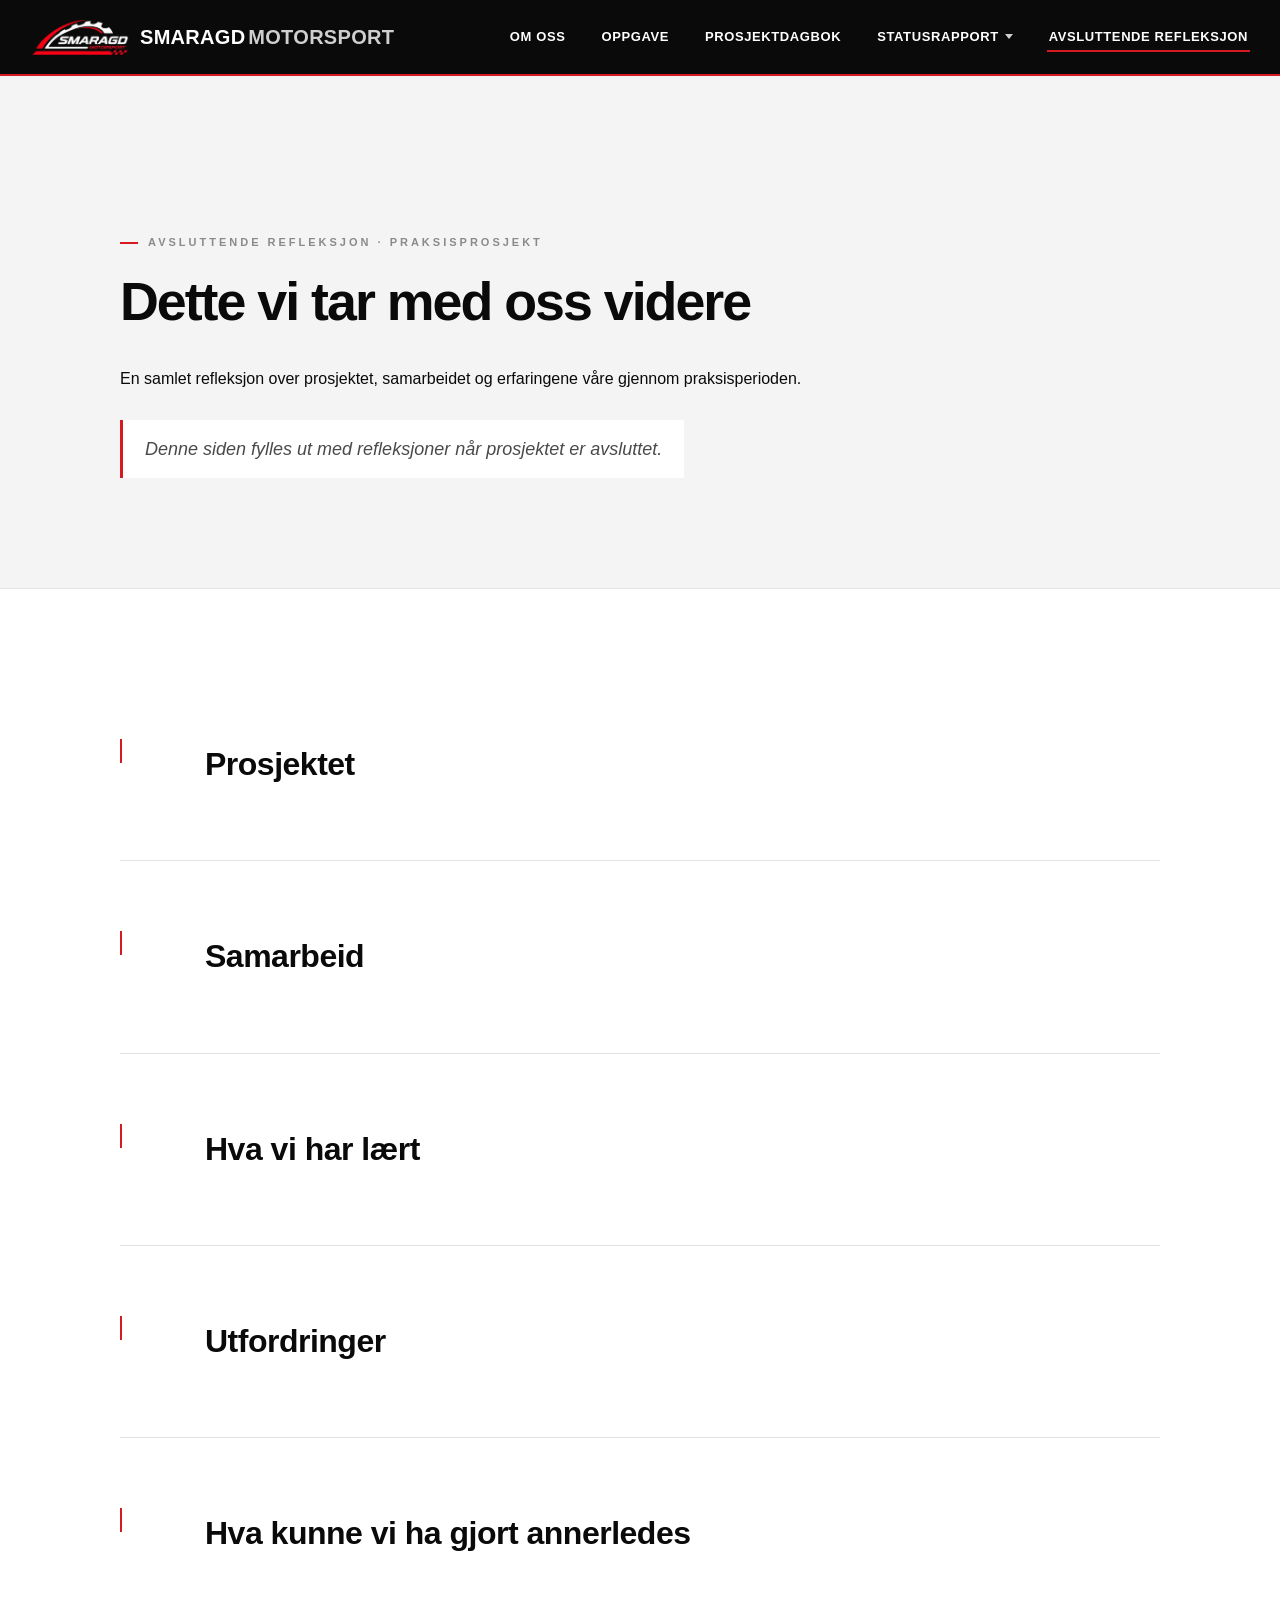
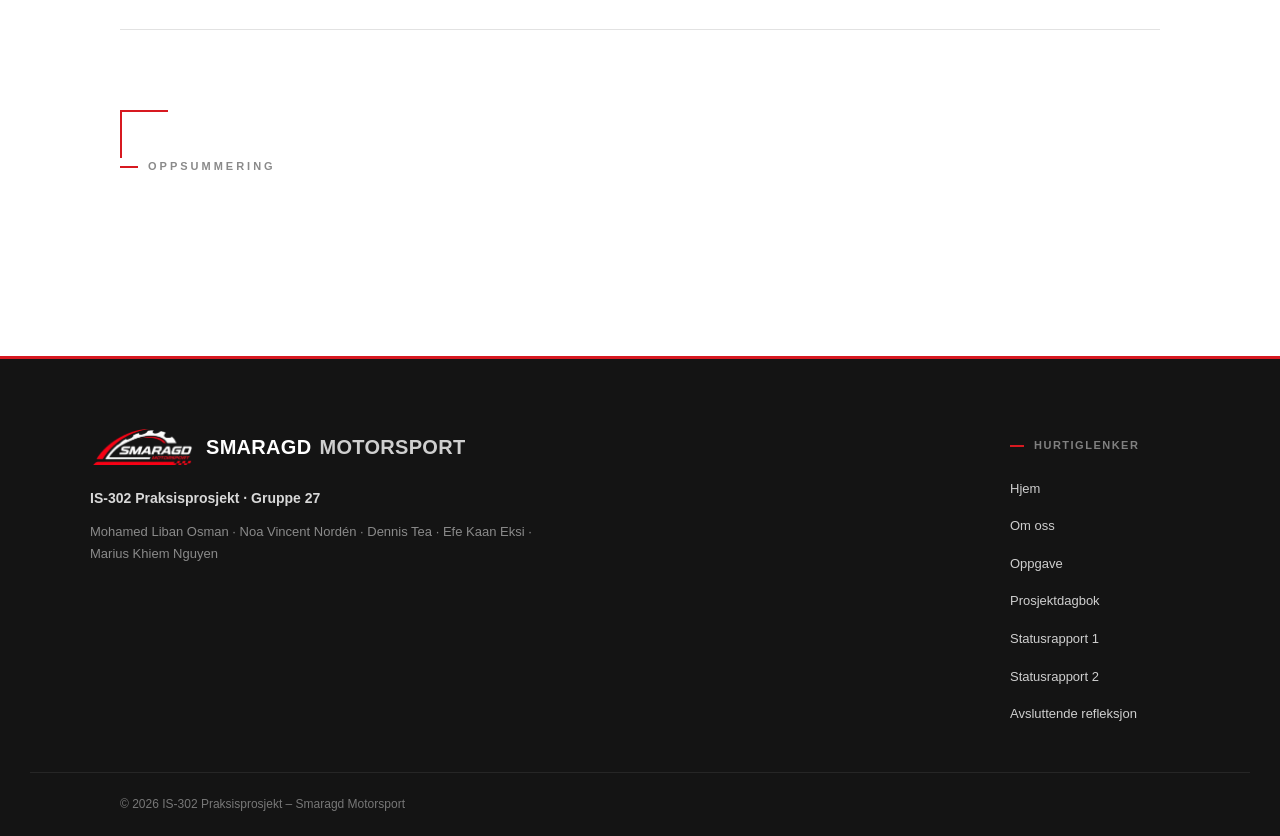
==== commit 6aee21a1: "Oppdaterte prosjektdagbok og README filen" ====
--- a/html/avsluttende-refleksjon.html
+++ b/html/avsluttende-refleksjon.html
@@ -5,9 +5,9 @@
         <meta charset="UTF-8">
         <meta name="viewport" content="width=device-width, initial-scale=1.0">
 
-        <title>Avsluttende refleksjon | Smaragd Motorsport</title>
+        <title>Avsluttende refleksjon | SMARAGD MOTORSPORT</title>
 
-        <link rel="icon" type="image/png" href="../images/logo.png">
+        <link rel="icon" type="image/png" href="../images/favicon.png">
 
         <link rel="stylesheet" href="../style/stil.css">
         <link rel="stylesheet" href="../style/avsluttende-refleksjon.css">
@@ -34,6 +34,10 @@
                     praksisperioden.
                 </p>
 
+                <p class="refleksjon-status">
+                    Denne siden fylles ut med refleksjoner når prosjektet er avsluttet.
+                </p>
+
             </div>
 
         </section>
@@ -48,14 +52,6 @@
 
                 <div>
                     <h2>Prosjektet</h2>
-
-                    <p>
-                        TEKST KOMMER
-                    </p>
-
-                    <p>
-                        TEKST KOMMER
-                    </p>
                 </div>
 
             </section>
@@ -67,14 +63,6 @@
 
                 <div>
                     <h2>Samarbeid</h2>
-
-                    <p>
-                        TEKST KOMMER
-                    </p>
-
-                    <p>
-                        TEKST KOMMER
-                    </p>
                 </div>
 
             </section>
@@ -86,14 +74,6 @@
 
                 <div>
                     <h2>Hva vi har lært</h2>
-
-                    <p>
-                        TEKST KOMMER
-                    </p>
-
-                    <p>
-                        TEKST KOMMER
-                    </p>
                 </div>
 
             </section>
@@ -105,14 +85,6 @@
 
                 <div>
                     <h2>Utfordringer</h2>
-
-                    <p>
-                        TEKST KOMMER
-                    </p>
-
-                    <p>
-                        TEKST KOMMER
-                    </p>
                 </div>
 
             </section>
@@ -123,14 +95,6 @@
 
                 <div>
                     <h2>Hva kunne vi ha gjort annerledes</h2>
-
-                    <p>
-                        TEKST KOMMER
-                    </p>
-
-                    <p>
-                        TEKST KOMMER
-                    </p>
                 </div>
 
             </section>
@@ -141,12 +105,6 @@
                     OPPSUMMERING
                 </p>
 
-                <h2>
-                    Et prosjekt.<br>
-                    Fem perspektiver.<br>
-                    En felles erfaring.
-                </h2>
-
             </section>
 
         </main>
--- a/style/stil.css
+++ b/style/stil.css
@@ -43,6 +43,10 @@
 img, video {
     max-width: 100%;
     height: auto;
+}
+
+body.lysboks-apen {
+    overflow: hidden;
 }
 
 :focus-visible {
@@ -172,7 +176,7 @@
     color: var(--hvit);
     font-size: 13px;
     font-weight: 700;
-    letter-spacing: 0.3px;
+    letter-spacing: 0.6px;
     padding: 8px 2px;
     transition: color 0.15s ease;
 }
@@ -189,7 +193,7 @@
 }
 
 .meny a:hover {
-    color: var(--hvit);
+    color: var(--rod);
 }
 
 .meny a.aktiv::after {
@@ -508,6 +512,56 @@
             color: var(--rod);
         }
 
+
+/* Introduksjon på forsiden - tekst + bilde side om side */
+
+.introduksjon-innhold {
+    display: grid;
+    grid-template-columns: 1.1fr 0.9fr;
+    gap: 60px;
+    align-items: center;
+}
+
+.introduksjon-tekst p {
+    max-width: 560px;
+}
+
+.introduksjon-bilde {
+    position: relative;
+    aspect-ratio: 2 / 3;
+}
+
+    .introduksjon-bilde img {
+        width: 100%;
+        height: 100%;
+        object-fit: cover;
+        display: block;
+    }
+
+    .introduksjon-bilde::before,
+    .introduksjon-bilde::after {
+        content: "";
+        position: absolute;
+        width: 28px;
+        height: 28px;
+        border-color: var(--rod);
+        border-style: solid;
+        pointer-events: none;
+    }
+
+    .introduksjon-bilde::before {
+        top: -2px;
+        left: -2px;
+        border-width: 3px 0 0 3px;
+    }
+
+    .introduksjon-bilde::after {
+        bottom: -2px;
+        right: -2px;
+        border-width: 0 3px 3px 0;
+    }
+
+
     .oppdrag-liste {
         margin: 20px 0 32px;
         padding-left: 0;
@@ -607,21 +661,227 @@
 
 
 /* =====================================================
+   LYSBOKS (bildevisning i fullskjerm)
+   ===================================================== */
+
+.lysboks {
+    position: fixed;
+    inset: 0;
+    z-index: 2000;
+    display: flex;
+    align-items: center;
+    justify-content: center;
+    padding: 70px 110px;
+    background-color: rgba(10, 10, 10, 0.92);
+    opacity: 0;
+    visibility: hidden;
+    transition: opacity 0.2s ease, visibility 0.2s ease;
+}
+
+.lysboks.apen {
+    opacity: 1;
+    visibility: visible;
+}
+
+.lysboks img {
+    max-width: min(880px, 100%);
+    max-height: 72vh;
+    display: block;
+    box-shadow: 0 20px 60px rgba(0, 0, 0, 0.5);
+}
+
+.lysboks-lukk {
+    position: absolute;
+    top: 24px;
+    right: 30px;
+    width: 42px;
+    height: 42px;
+    display: flex;
+    align-items: center;
+    justify-content: center;
+    border: 1px solid rgba(255, 255, 255, 0.3);
+    background: none;
+    color: var(--hvit);
+    font-size: 22px;
+    line-height: 1;
+    cursor: pointer;
+    transition: background-color 0.15s ease, border-color 0.15s ease;
+}
+
+.lysboks-lukk:hover {
+    background-color: var(--rod);
+    border-color: var(--rod);
+}
+
+.lysboks-pil {
+    position: absolute;
+    top: 50%;
+    transform: translateY(-50%);
+    width: 48px;
+    height: 48px;
+    display: flex;
+    align-items: center;
+    justify-content: center;
+    border: 1px solid rgba(255, 255, 255, 0.3);
+    background: none;
+    color: var(--hvit);
+    font-size: 26px;
+    line-height: 1;
+    cursor: pointer;
+    transition: background-color 0.15s ease, border-color 0.15s ease;
+}
+
+.lysboks-pil:hover {
+    background-color: var(--rod);
+    border-color: var(--rod);
+}
+
+.lysboks-forrige {
+    left: 30px;
+}
+
+.lysboks-neste {
+    right: 30px;
+}
+
+@media (max-width: 700px) {
+
+    .lysboks {
+        padding: 70px 24px;
+    }
+
+    .lysboks-pil {
+        display: none;
+    }
+}
+
+
+/* =====================================================
    BUNNTEKST
    ===================================================== */
 
 .bunntekst {
     background-color: var(--svart-2);
     color: var(--hvit);
-    padding: 38px 30px;
-    text-align: center;
+    padding: 70px 30px 0;
     border-top: 3px solid var(--rod);
 }
 
-    .bunntekst p {
-        font-size: 13px;
-        color: #a3a3a3;
-        margin: 5px 0;
+.bunntekst-innhold {
+    max-width: 1100px;
+    margin: 0 auto;
+    display: flex;
+    flex-wrap: wrap;
+    justify-content: space-between;
+    gap: 40px 60px;
+    padding-bottom: 46px;
+}
+
+
+/* Om / merkevare */
+
+.bunntekst-om {
+    max-width: 460px;
+}
+
+.bunntekst-logo {
+    display: inline-flex;
+    align-items: center;
+    gap: 12px;
+    color: var(--hvit);
+    font-size: 20px;
+    font-weight: 800;
+    letter-spacing: 0.3px;
+    margin-bottom: 22px;
+}
+
+    .bunntekst-logo span {
+        margin-left: -4px;
+        color: #cfcfcf;
+        font-weight: 700;
+    }
+
+    .bunntekst-logo img {
+        width: 104px;
+        height: 36px;
+        object-fit: cover;
+        flex-shrink: 0;
+    }
+
+.bunntekst-prosjekt {
+    font-size: 14px;
+    color: #d8d8d8;
+    font-weight: 600;
+    margin: 0 0 12px;
+}
+
+.bunntekst-navn {
+    font-size: 13px;
+    color: #8a8a8a;
+    line-height: 1.7;
+    margin: 0;
+}
+
+
+/* Hurtiglenker */
+
+.bunntekst-lenker {
+    min-width: 180px;
+}
+
+.bunntekst-lenker .bunntekst-overskrift {
+    display: inline-flex;
+    align-items: center;
+    gap: 10px;
+    font-size: 11px;
+    font-weight: 700;
+    letter-spacing: 1.5px;
+    color: #808080;
+    margin: 0 0 20px;
+}
+
+.bunntekst-lenker .bunntekst-overskrift::before {
+    content: "";
+    width: 14px;
+    height: 2px;
+    background-color: var(--rod);
+    flex-shrink: 0;
+}
+
+.bunntekst-lenker ul {
+    list-style: none;
+    margin: 0;
+    padding: 0;
+    display: flex;
+    flex-direction: column;
+    gap: 12px;
+}
+
+.bunntekst-lenker a {
+    font-size: 13px;
+    color: #cfcfcf;
+    text-decoration: none;
+    transition: color 0.15s ease;
+}
+
+    .bunntekst-lenker a:hover {
+        color: var(--rod);
+    }
+
+
+/* Bunnlinje */
+
+.bunntekst-bunnlinje {
+    border-top: 1px solid #262626;
+}
+
+    .bunntekst-bunnlinje p {
+        max-width: 1100px;
+        margin: 0 auto;
+        padding: 22px 30px;
+        font-size: 12px;
+        color: #777;
+        text-align: left;
     }
 
 
@@ -764,6 +1024,28 @@
     .fokus-kort {
         grid-template-columns: 1fr;
     }
+
+    .introduksjon-innhold {
+        grid-template-columns: 1fr;
+        gap: 40px;
+    }
+
+    .introduksjon-innhold .introduksjon-bilde {
+        max-width: 420px;
+        margin: 0 auto;
+    }
+
+    .introduksjon-tekst p {
+        max-width: none;
+    }
+
+    .bunntekst-innhold {
+        gap: 36px;
+    }
+
+    .bunntekst-om {
+        max-width: none;
+    }
 }
 
 
@@ -798,4 +1080,12 @@
     .rod {
         color: var(--rod);
     }
+
+    .bunntekst {
+        padding-top: 50px;
+    }
+
+    .bunntekst-innhold {
+        padding-bottom: 36px;
+    }
 }
--- a/style/avsluttende-refleksjon.css
+++ b/style/avsluttende-refleksjon.css
@@ -32,9 +32,9 @@
 .refleksjon-intro h1 {
     margin: 0 0 35px;
     color: var(--svart);
-    font-size: clamp(55px, 8vw, 95px);
-    line-height: .95;
-    letter-spacing: -3px;
+    font-size: clamp(28px, 4.2vw, 56px);
+    line-height: 1.1;
+    letter-spacing: -2px;
     font-weight: 800;
 }
 
@@ -43,6 +43,18 @@
     color: var(--gra-mork);
     font-size: 18px;
     line-height: 1.7;
+}
+
+.refleksjon-status {
+    display: inline-block;
+    max-width: 650px;
+    margin-top: 28px;
+    padding: 14px 22px;
+    border-left: 3px solid var(--rod);
+    background-color: var(--hvit);
+    color: var(--gra-mork);
+    font-size: 14px;
+    font-style: italic;
 }
 
 
@@ -86,6 +98,10 @@
     font-size: 32px;
     font-weight: 700;
     letter-spacing: -0.5px;
+}
+
+.refleksjon-del h2:last-child {
+    margin-bottom: 0;
 }
 
 .refleksjon-del p {
@@ -134,8 +150,8 @@
     }
 
     .refleksjon-intro h1 {
-        font-size: 55px;
-        letter-spacing: -2px;
+        font-size: 34px;
+        letter-spacing: -1px;
     }
 
     .refleksjon {
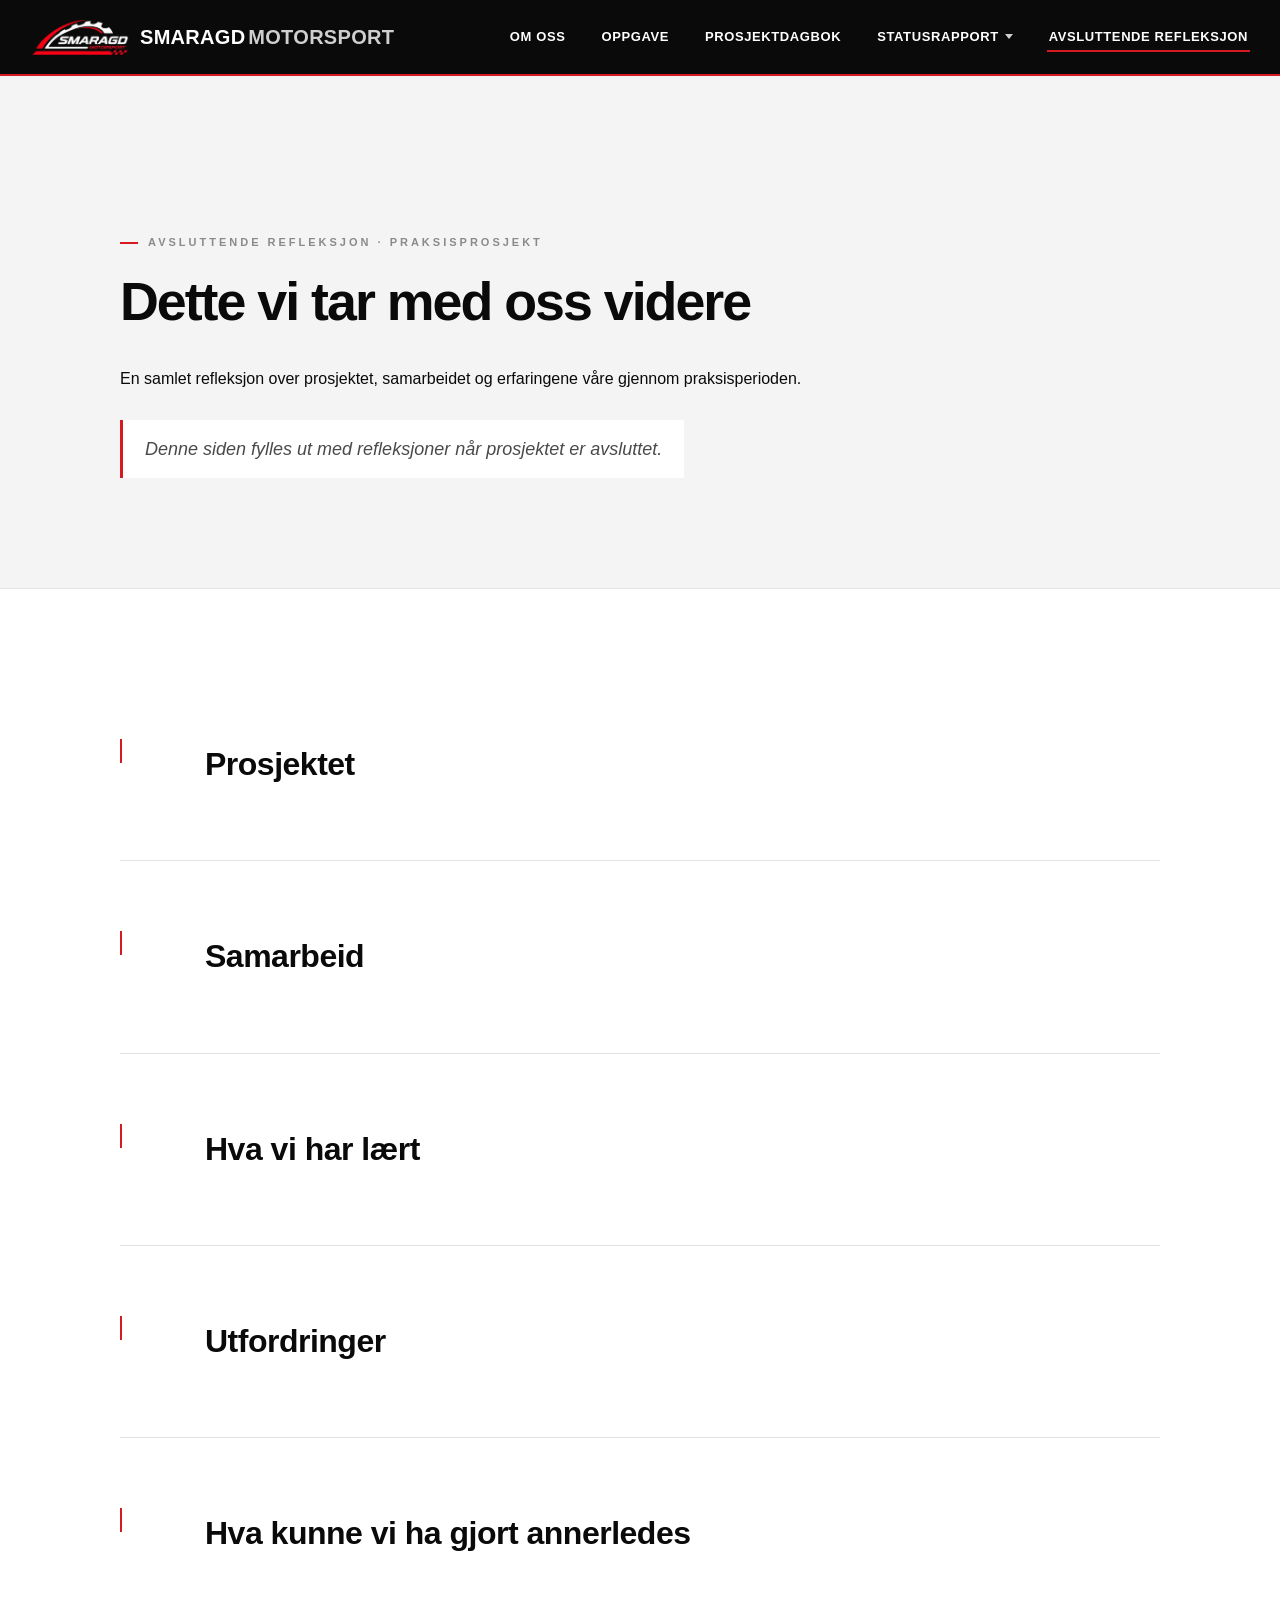
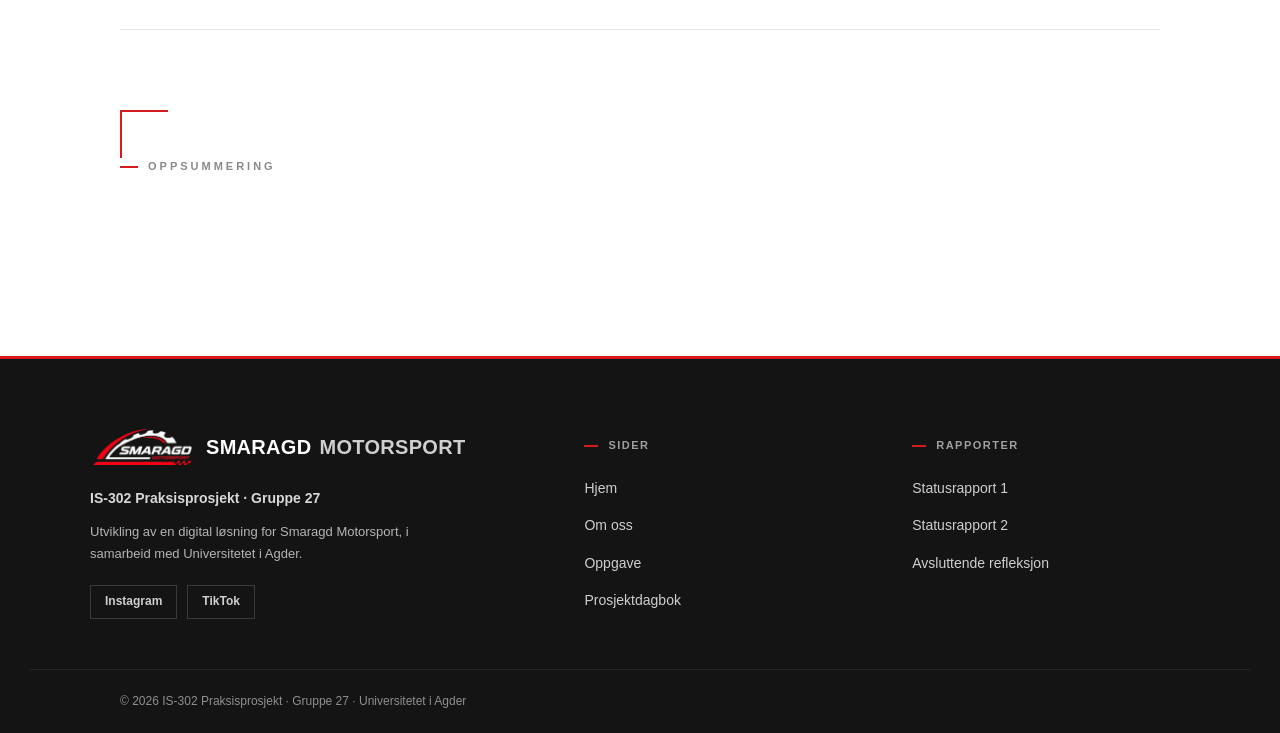
==== commit 974e13b0: "Annimasjoner" ====
--- a/html/avsluttende-refleksjon.html
+++ b/html/avsluttende-refleksjon.html
@@ -111,6 +111,8 @@
 
         <script src="../JS/komponenter.js"></script>
 
+        <script src="../JS/animasjoner.js"></script>
+
     </body>
 
     </html>
--- a/style/stil.css
+++ b/style/stil.css
@@ -770,18 +770,17 @@
 .bunntekst-innhold {
     max-width: 1100px;
     margin: 0 auto;
-    display: flex;
-    flex-wrap: wrap;
-    justify-content: space-between;
-    gap: 40px 60px;
-    padding-bottom: 46px;
+    display: grid;
+    grid-template-columns: 1.6fr 1fr 1fr;
+    gap: 40px 50px;
+    padding-bottom: 50px;
 }
 
 
 /* Om / merkevare */
 
 .bunntekst-om {
-    max-width: 460px;
+    max-width: 380px;
 }
 
 .bunntekst-logo {
@@ -815,18 +814,38 @@
     margin: 0 0 12px;
 }
 
-.bunntekst-navn {
+.bunntekst-beskrivelse {
     font-size: 13px;
-    color: #8a8a8a;
+    color: #b5b5b5;
     line-height: 1.7;
-    margin: 0;
-}
+    margin: 0 0 20px;
+}
+
+.bunntekst-sosiale {
+    display: flex;
+    gap: 10px;
+}
+
+    .bunntekst-sosiale a {
+        padding: 6px 14px;
+        border: 1px solid #3a3a3a;
+        color: #cfcfcf;
+        font-size: 12px;
+        font-weight: 600;
+        text-decoration: none;
+        transition: color 0.15s ease, border-color 0.15s ease;
+    }
+
+    .bunntekst-sosiale a:hover {
+        color: var(--rod);
+        border-color: var(--rod);
+    }
 
 
 /* Hurtiglenker */
 
 .bunntekst-lenker {
-    min-width: 180px;
+    min-width: 0;
 }
 
 .bunntekst-lenker .bunntekst-overskrift {
@@ -836,7 +855,7 @@
     font-size: 11px;
     font-weight: 700;
     letter-spacing: 1.5px;
-    color: #808080;
+    color: #a0a0a0;
     margin: 0 0 20px;
 }
 
@@ -858,7 +877,7 @@
 }
 
 .bunntekst-lenker a {
-    font-size: 13px;
+    font-size: 14px;
     color: #cfcfcf;
     text-decoration: none;
     transition: color 0.15s ease;
@@ -880,7 +899,7 @@
         margin: 0 auto;
         padding: 22px 30px;
         font-size: 12px;
-        color: #777;
+        color: #8f8f8f;
         text-align: left;
     }
 
@@ -1040,10 +1059,12 @@
     }
 
     .bunntekst-innhold {
+        grid-template-columns: 1fr 1fr;
         gap: 36px;
     }
 
     .bunntekst-om {
+        grid-column: 1 / -1;
         max-width: none;
     }
 }
@@ -1086,6 +1107,60 @@
     }
 
     .bunntekst-innhold {
+        grid-template-columns: 1fr;
         padding-bottom: 36px;
     }
-}+}
+
+/* =====================================================
+   BEVEGELSE – innkomst, navigasjon og hover
+   ===================================================== */
+
+@view-transition {
+    navigation: auto;
+}
+
+@keyframes reveal-in {
+    from {
+        opacity: 0;
+        transform: translateY(-18px);
+    }
+
+    to {
+        opacity: var(--slutt-opacity, 1);
+        transform: translateY(0);
+    }
+}
+
+@keyframes hopp {
+    0%, 100% {
+        transform: translateY(0);
+    }
+
+    35% {
+        transform: translateY(-6px);
+    }
+
+    65% {
+        transform: translateY(1px);
+    }
+}
+
+@media (prefers-reduced-motion: no-preference) {
+
+    /* Elementer glir ned på plass (settes av JS/animasjoner.js) */
+    .reveal.reveal {
+        opacity: 0;
+        transform: translateY(-18px);
+        will-change: opacity, transform;
+    }
+
+    .reveal.reveal-visible {
+        animation: reveal-in 0.85s cubic-bezier(0.22, 1, 0.36, 1) forwards;
+    }
+
+    /* Kun hovedknappene hopper opp og ned ved hover */
+    .hovedknapp:hover {
+        animation: hopp 0.5s ease;
+    }
+}
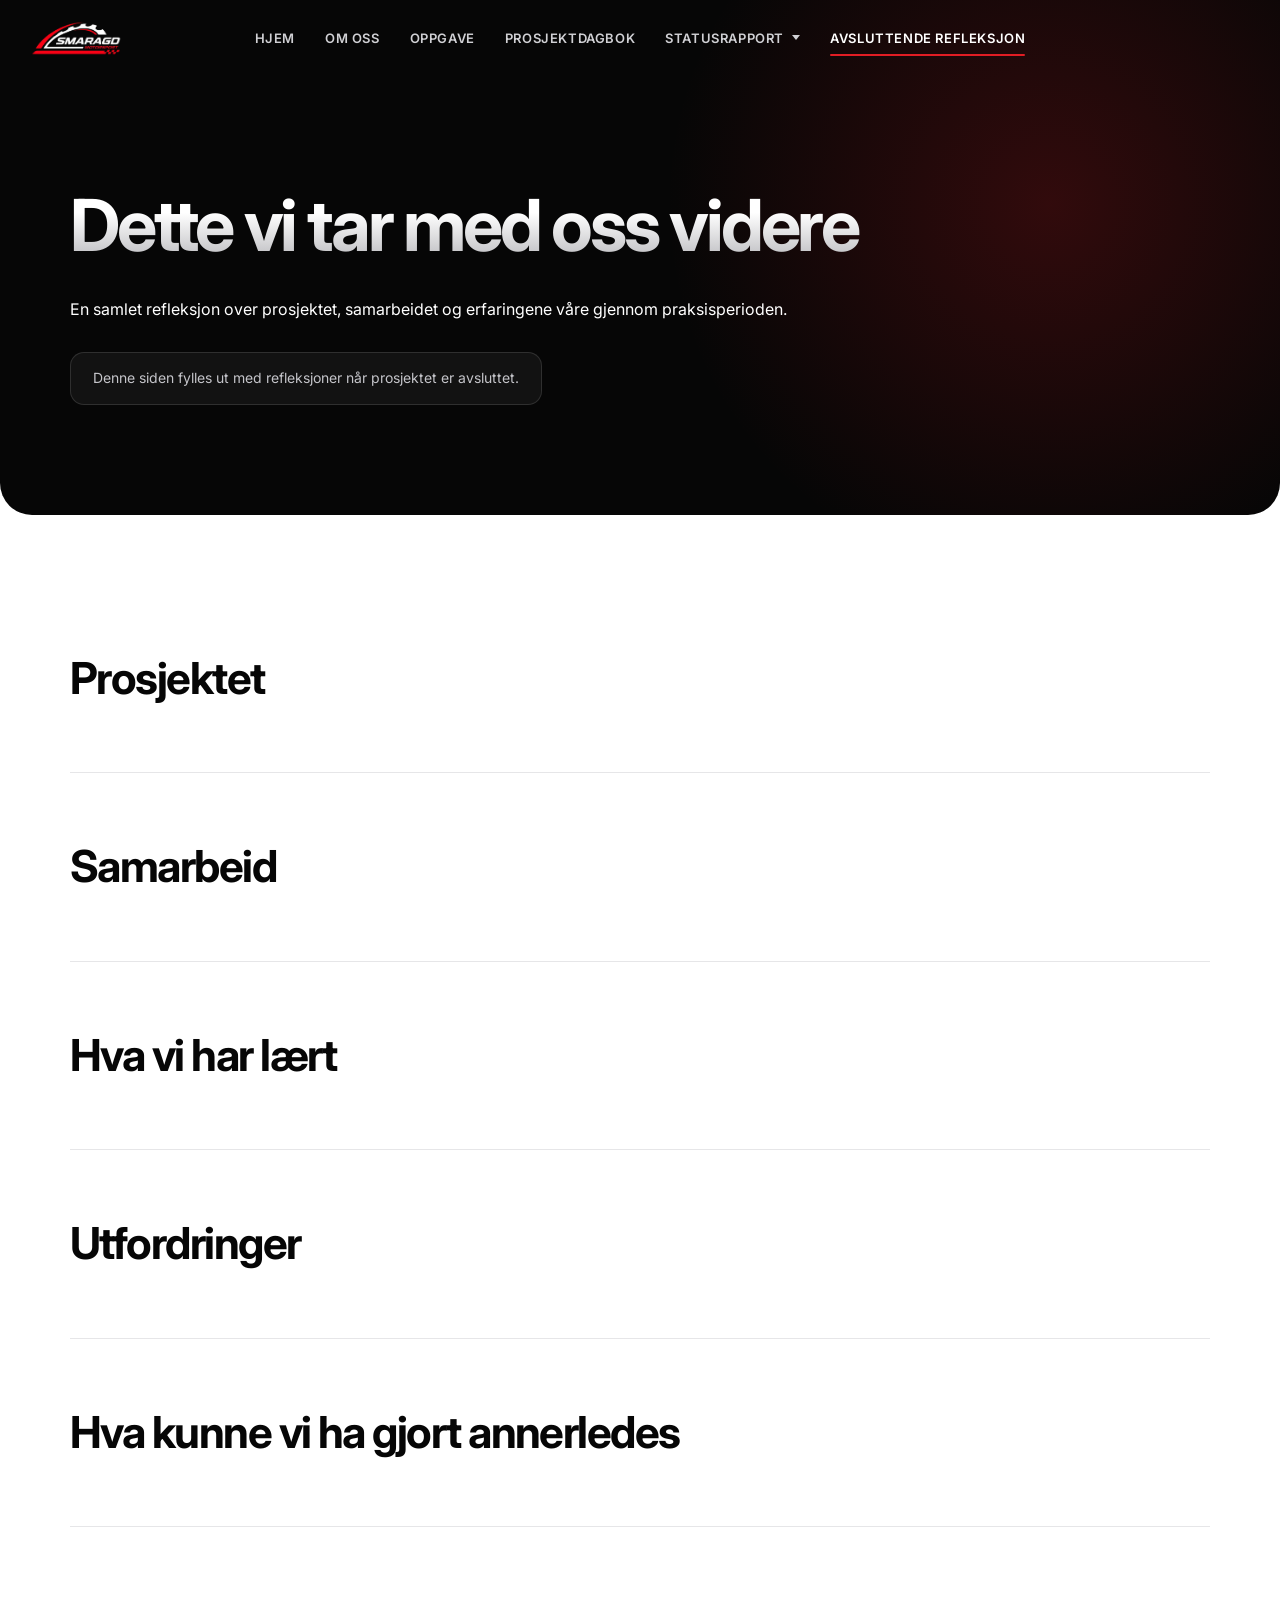
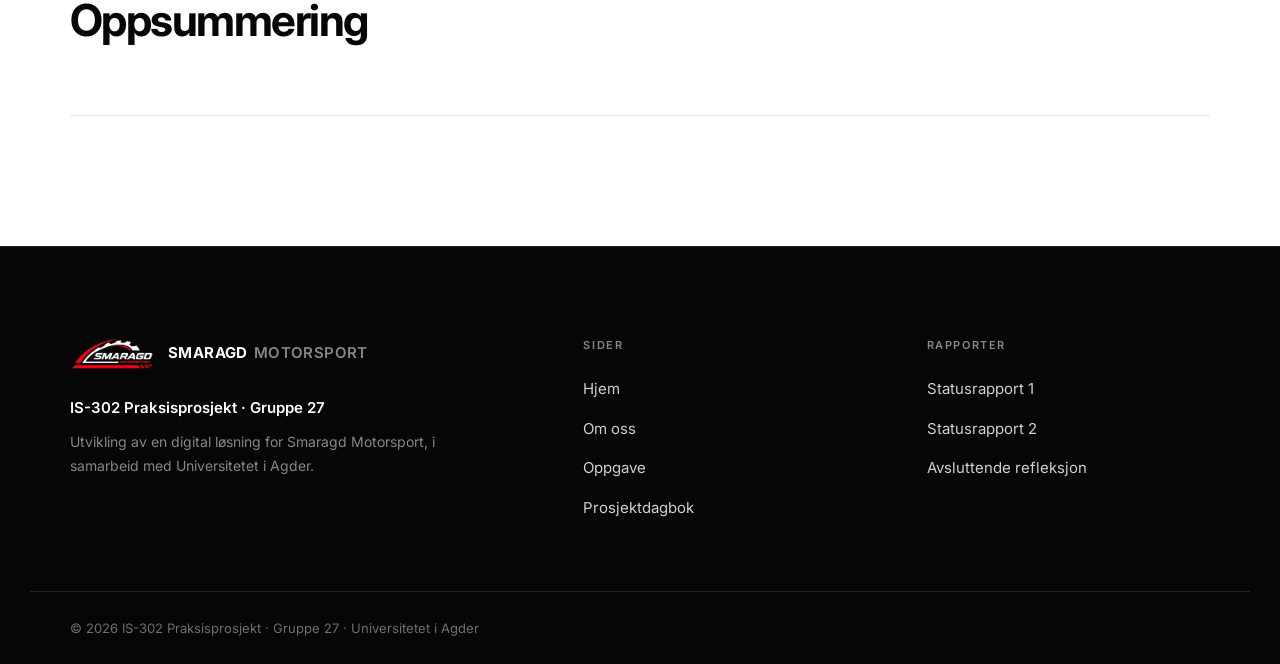
==== commit a847bb4a: "Redesign av nettside 2.0" ====
--- a/html/avsluttende-refleksjon.html
+++ b/html/avsluttende-refleksjon.html
@@ -11,6 +11,7 @@
 
         <link rel="stylesheet" href="../style/stil.css">
         <link rel="stylesheet" href="../style/avsluttende-refleksjon.css">
+    <script>if (!window.matchMedia("(prefers-reduced-motion: reduce)").matches && "IntersectionObserver" in window) document.documentElement.classList.add("anim");</script>
     </head>
 
     <body>
@@ -19,10 +20,6 @@
         <section class="refleksjon-intro">
 
             <div>
-
-                <p class="refleksjon-overtekst">
-                    AVSLUTTENDE REFLEKSJON · PRAKSISPROSJEKT
-                </p>
 
                 <h1>
                     Dette vi tar med oss videre
@@ -99,11 +96,13 @@
 
             </section>
 
-            <section class="refleksjon-slutt">
+            <section class="refleksjon-del">
 
-                <p class="refleksjon-overtekst">
-                    OPPSUMMERING
-                </p>
+                <span></span>
+
+                <div>
+                    <h2>Oppsummering</h2>
+                </div>
 
             </section>
 
--- a/style/stil.css
+++ b/style/stil.css
@@ -1,25 +1,39 @@
 /* =====================================================
-   FARGER, TYPOGRAFI OG GRUNNLEGGENDE VARIABLER
+   SMARAGD MOTORSPORT – DESIGNSYSTEM
+   Svart, rødt, hvitt og grått. Rolig, stor typografi,
+   runde former og mye luft.
    ===================================================== */
 
-   :root {
-    --svart: #0a0a0a;
-    --svart-2: #141414;
-    --gra-mork: #4a4a4a;
-    --gra: #8a8a8a;
-    --gra-lys: #e2e2e2;
-    --gra-lysest: #f4f4f4;
+@import url("https://fonts.googleapis.com/css2?family=Inter:wght@400;500;600;700&display=swap");
+
+:root {
+    --svart: #060606;
+    --svart-2: #0f0f0f;
+    --kort-mork: #151515;
+    --linje-mork: #262626;
+    --gra-mork: #55555a;
+    --gra: #86868b;
+    --gra-lys: #e6e6e8;
+    --gra-lysest: #f5f5f7;
     --hvit: #ffffff;
-    --off-hvit: #fafafa;
-    --rod: #d71920;
-
-    --skrift: Arial, Helvetica, sans-serif;
-    --hoyde-nav: 74px;
+    --rod: #e11d24;
+    --rod-mork: #b8141a;
+
+    --skrift: "Inter", -apple-system, BlinkMacSystemFont, "Helvetica Neue", Arial, sans-serif;
+
+    --radius-s: 14px;
+    --radius: 24px;
+    --radius-l: 32px;
+
+    --bredde: 1200px;
+    --smal: 760px;
+    --hoyde-nav: 64px;
+    --ut: cubic-bezier(0.22, 1, 0.36, 1);
 }
 
 
 /* =====================================================
-   GENERELLE INNSTILLINGER
+   GRUNNLEGGENDE
    ===================================================== */
 
 * {
@@ -30,6 +44,7 @@
 
 html {
     scroll-behavior: smooth;
+    background-color: var(--svart);
 }
 
 body {
@@ -38,6 +53,8 @@
     color: var(--svart);
     line-height: 1.6;
     overflow-x: hidden;
+    -webkit-font-smoothing: antialiased;
+    text-rendering: optimizeLegibility;
 }
 
 img, video {
@@ -45,13 +62,19 @@
     height: auto;
 }
 
-body.lysboks-apen {
+body.lysboks-apen,
+body.meny-apen {
     overflow: hidden;
 }
 
 :focus-visible {
     outline: 2px solid var(--rod);
     outline-offset: 3px;
+}
+
+::selection {
+    background-color: var(--rod);
+    color: var(--hvit);
 }
 
 @media (prefers-reduced-motion: reduce) {
@@ -63,86 +86,133 @@
 
 
 /* =====================================================
-   NAVIGASJON
+   NAVIGASJON – flytende pille
    ===================================================== */
 
-   .topptekst {
-    width: 100%;
-    background-color: var(--svart);
-    border-bottom: 2px solid #d71920;
-    position: sticky;
+.topptekst {
+    position: fixed;
     top: 0;
+    left: 0;
+    right: 0;
     z-index: 1000;
 }
 
+/* Bakgrunnen ligger i et eget lag, slik at backdrop-filter ikke
+   fanger den faste mobilmenyen inne i headeren */
+.topptekst::before {
+    content: "";
+    position: absolute;
+    inset: 0;
+    z-index: -1;
+    background-color: var(--hvit);
+    border-bottom: 1px solid var(--gra-lys);
+    box-shadow: 0 6px 30px rgba(0, 0, 0, 0.06);
+    opacity: 0;
+    transition: opacity 0.3s ease;
+}
+
+.topptekst.bakgrunn::before {
+    opacity: 1;
+}
+
 .navigasjon {
+    position: relative;
     max-width: 1300px;
-    margin: auto;
-    min-height: var(--hoyde-nav);
-    display: flex;
+    margin: 0 auto;
+    height: 76px;
+    display: grid;
+    grid-template-columns: 1fr auto 1fr;
     align-items: center;
-    justify-content: space-between;
     padding: 0 30px;
 }
 
+/* Tomt felt til høyre som holder menyen midtstilt */
+.navigasjon::after {
+    content: "";
+}
+
 
 /* Logo */
 
 .logo {
+    position: relative;
+    z-index: 1100;
     display: inline-flex;
     align-items: center;
-    gap: 10px;
+    gap: 12px;
     text-decoration: none;
     color: var(--hvit);
-    font-size: 20px;
-    font-weight: 800;
-    letter-spacing: 0.3px;
+    font-size: 15px;
+    font-weight: 700;
+    letter-spacing: 0.4px;
+}
+
+.logo {
+    justify-self: start;
 }
 
 .logo img {
-    width: 100px;
-    height: 35px;
-    object-fit: cover;
+    width: 92px;
+    height: auto;
     flex-shrink: 0;
-}
-
-.logo-tekst span {
-    margin-left: -3px;
-    color: #cfcfcf;
-    font-weight: 700;
-}
-
-
-/* Hamburger-knapp (kun synlig på mobil/nettbrett) */
+    transition: opacity 0.35s ease;
+}
+
+/* Svart logo ligger oppå den hvite og tones inn når headeren blir hvit */
+.logo .logo-mork {
+    position: absolute;
+    left: 0;
+    top: 50%;
+    transform: translateY(-50%);
+    opacity: 0;
+}
+
+.topptekst.bakgrunn .logo-lys {
+    opacity: 0;
+}
+
+.topptekst.bakgrunn .logo-mork {
+    opacity: 1;
+}
+
+
+/* Hamburger-knapp (kun mobil/nettbrett) */
 
 .meny-knapp {
     display: none;
     position: relative;
-    width: 26px;
-    height: 18px;
-    background: none;
+    width: 42px;
+    height: 42px;
+    background: rgba(255, 255, 255, 0.08);
     border: none;
+    border-radius: 50%;
     padding: 0;
     cursor: pointer;
     z-index: 1100;
     flex-shrink: 0;
+    transition: background-color 0.2s ease;
+}
+
+.meny-knapp:hover {
+    background: rgba(255, 255, 255, 0.16);
 }
 
 .meny-linje {
     position: absolute;
-    left: 0;
-    width: 100%;
-    height: 2px;
+    left: 13px;
+    width: 16px;
+    height: 1.5px;
+    border-radius: 2px;
     background-color: var(--hvit);
-    transition: top 0.2s ease, transform 0.2s ease, opacity 0.15s ease;
-}
-
-.meny-linje:nth-child(1) { top: 0; }
-.meny-linje:nth-child(2) { top: 8px; }
-.meny-linje:nth-child(3) { top: 16px; }
+    transition: top 0.25s var(--ut), transform 0.25s var(--ut), opacity 0.15s ease;
+}
+
+.meny-linje:nth-child(1) { top: 15px; }
+.meny-linje:nth-child(2) { top: 20px; }
+.meny-linje:nth-child(3) { top: 25px; }
 
 .meny-knapp[aria-expanded="true"] .meny-linje:nth-child(1) {
-    top: 8px;
+    top: 20px;
     transform: rotate(45deg);
 }
 
@@ -151,7 +221,7 @@
 }
 
 .meny-knapp[aria-expanded="true"] .meny-linje:nth-child(3) {
-    top: 8px;
+    top: 20px;
     transform: rotate(-45deg);
 }
 
@@ -162,7 +232,7 @@
     list-style: none;
     display: flex;
     align-items: center;
-    gap: 32px;
+    gap: 2px;
 }
 
 .meny li {
@@ -173,32 +243,38 @@
     position: relative;
     display: inline-block;
     text-decoration: none;
-    color: var(--hvit);
+    color: #d0d0d4;
     font-size: 13px;
-    font-weight: 700;
+    font-weight: 600;
     letter-spacing: 0.6px;
-    padding: 8px 2px;
-    transition: color 0.15s ease;
+    padding: 12px 14px;
+    transition: color 0.35s ease;
 }
 
 .meny a::after {
     content: "";
     position: absolute;
-    left: 0;
-    bottom: 3px;
-    width: 0%;
+    left: 14px;
+    right: 14px;
+    bottom: 4px;
     height: 2px;
+    border-radius: 2px;
     background-color: var(--rod);
-    transition: width 0.2s ease;
+    transform: scaleX(0);
+    transform-origin: left;
+    transition: transform 0.3s var(--ut);
 }
 
 .meny a:hover {
-    color: var(--rod);
+    color: var(--hvit);
+}
+
+.meny a.aktiv {
+    color: var(--hvit);
 }
 
 .meny a.aktiv::after {
-    width: 100%;
-    background-color: var(--rod);
+    transform: scaleX(1);
 }
 
 
@@ -209,7 +285,7 @@
 .meny a.dropdown-knapp {
     display: flex;
     align-items: center;
-    gap: 6px;
+    gap: 8px;
 }
 
 .pil {
@@ -220,8 +296,8 @@
     height: 8px;
     font-size: 0;
     line-height: 0;
-    color: #cfcfcf;
-    transition: transform 0.2s ease;
+    color: currentColor;
+    transition: transform 0.25s var(--ut);
 }
 
 .pil::after {
@@ -239,59 +315,158 @@
     transform: rotate(180deg);
 }
 
-
-/* Selve dropdown-menyen */
-
 .dropdown-meny {
     position: absolute;
-    top: 36px;
-    left: -16px;
-    min-width: 180px;
-    background-color: var(--svart);
+    top: calc(100% + 14px);
+    left: 50%;
+    min-width: 210px;
+    padding: 8px;
     list-style: none;
-    border: 1px solid #333;
-    box-shadow: 6px 6px 0 rgba(0, 0, 0, 0.25);
-    padding: 0;
+    background-color: rgba(18, 18, 18, 0.96);
+    border: 1px solid rgba(255, 255, 255, 0.09);
+    border-radius: var(--radius-s);
+    box-shadow: 0 20px 50px rgba(0, 0, 0, 0.45);
     opacity: 0;
     visibility: hidden;
-    transform: translateY(6px);
-    transition: 0.18s ease;
+    transform: translate(-50%, 6px);
+    transition: opacity 0.2s ease, transform 0.25s var(--ut), visibility 0.2s ease;
+}
+
+/* Usynlig bro, så menyen ikke lukkes når musen krysser mellomrommet */
+.dropdown-meny::before {
+    content: "";
+    position: absolute;
+    left: 0;
+    right: 0;
+    top: -16px;
+    height: 16px;
 }
 
 .dropdown:hover .dropdown-meny {
     opacity: 1;
     visibility: visible;
-    transform: translateY(0);
-}
-
-
-/* Dropdown-elementer */
+    transform: translate(-50%, 0);
+}
 
 .dropdown-meny li {
     width: 100%;
 }
 
-.dropdown-meny li + li {
-    border-top: 1px solid #333;
-}
-
 .dropdown-meny a {
     display: block;
-    padding: 12px 18px;
-    font-size: 13px;
+    width: 100%;
+    padding: 13px 14px;
+    border-radius: 10px;
+    color: #d0d0d4;
+}
+
+.dropdown-meny a:hover {
+    background-color: rgba(255, 255, 255, 0.06);
+}
+
+.dropdown-meny a::after {
+    bottom: 6px;
+}
+
+/* Signatur nederst i mobilmenyen */
+.meny-signatur {
+    display: none;
+}
+
+
+/* =====================================================
+   HEADER – hvitt tema (etter hero)
+   ===================================================== */
+
+body:not(.meny-apen) .topptekst.bakgrunn .meny-knapp {
+    background: rgba(0, 0, 0, 0.06);
+}
+
+body:not(.meny-apen) .topptekst.bakgrunn .meny-linje {
+    background-color: var(--svart);
+}
+
+@media (min-width: 1101px) {
+
+    .topptekst.bakgrunn .meny a {
+        color: #55555a;
+    }
+
+    .topptekst.bakgrunn .meny a:hover,
+    .topptekst.bakgrunn .meny a.aktiv {
+        color: var(--svart);
+    }
+
+    .topptekst.bakgrunn .dropdown-meny {
+        background-color: var(--hvit);
+        border-color: var(--gra-lys);
+        box-shadow: 0 20px 50px rgba(0, 0, 0, 0.12);
+    }
+
+    .topptekst.bakgrunn .dropdown-meny a:hover {
+        background-color: var(--gra-lysest);
+    }
+}
+
+/* Mobilmenyen er alltid mørk, så logo og knapp må være lyse når den er åpen */
+body.meny-apen .topptekst::before {
+    opacity: 0;
+}
+
+body.meny-apen .topptekst .logo-lys {
+    opacity: 1;
+}
+
+body.meny-apen .topptekst .logo-mork {
+    opacity: 0;
+}
+
+
+/* =====================================================
+   KNAPPER
+   ===================================================== */
+
+.hero-knapper {
+    display: flex;
+    flex-wrap: wrap;
+    align-items: center;
+    gap: 12px;
+}
+
+.hovedknapp {
+    display: inline-flex;
+    align-items: center;
+    justify-content: center;
+    padding: 16px 30px;
+    border-radius: 999px;
+    border: 1px solid var(--hvit);
+    background-color: var(--hvit);
+    color: var(--svart);
+    text-decoration: none;
+    font-size: 15px;
     font-weight: 600;
-    color: var(--hvit);
-    border-left: 3px solid transparent;
-}
-
-.dropdown-meny a::after {
-    display: none;
-}
-
-.dropdown-meny a:hover {
-    background-color: var(--svart-2);
-    color: var(--hvit);
-    border-left-color: var(--rod);
+    letter-spacing: -0.1px;
+    transition: background-color 0.25s ease, color 0.25s ease, border-color 0.25s ease, transform 0.25s var(--ut);
+}
+
+.hovedknapp:hover {
+    background-color: var(--rod);
+    border-color: var(--rod);
+    color: var(--hvit);
+    transform: translateY(-2px);
+}
+
+/* Andre knapp i hero er en outline-variant */
+.hero-knapper .hovedknapp:nth-of-type(2) {
+    background-color: transparent;
+    border-color: rgba(255, 255, 255, 0.35);
+    color: var(--hvit);
+}
+
+.hero-knapper .hovedknapp:nth-of-type(2):hover {
+    background-color: var(--hvit);
+    border-color: var(--hvit);
+    color: var(--svart);
 }
 
 
@@ -301,59 +476,48 @@
 
 .hero {
     position: relative;
-    /* Fyller hele den synlige skjermen under toppmenyen */
-    min-height: calc(100vh - var(--hoyde-nav));
+    isolation: isolate;
+    min-height: 100vh;
+    min-height: 100svh;
     display: flex;
-    align-items: center;
+    align-items: flex-end;
     overflow: hidden;
-    background:
-        linear-gradient(120deg, rgba(8, 8, 8, 0.86) 0%, rgba(8, 8, 8, 0.62) 50%, rgba(8, 8, 8, 0.82) 100%),
-        url("../bilder/hero.jpg");
-    background-size: cover;
-    background-position: center;
-}
-
-/* Diagonal racing-stripe gjennom hero-bakgrunnen */
+    background-color: var(--svart);
+}
+
+/* Bildet vises i full høyde til høyre og tones ut mot venstre */
+.hero::after {
+    content: "";
+    position: absolute;
+    z-index: -2;
+    top: 0;
+    bottom: 0;
+    right: 0;
+    aspect-ratio: 2 / 3;
+    background: url("../images/verksted.webp") center / cover no-repeat;
+    -webkit-mask-image: linear-gradient(90deg, transparent 0%, #000 38%);
+    mask-image: linear-gradient(90deg, transparent 0%, #000 38%);
+}
+
+/* Toning øverst (for menyen), nederst og rød lysglød i hjørnet */
 .hero::before {
     content: "";
     position: absolute;
+    z-index: -1;
     inset: 0;
-    background: linear-gradient(100deg,
-        transparent 0%, transparent 62%,
-        rgba(255, 255, 255, 0.06) 62%, rgba(255, 255, 255, 0.06) 64%,
-        transparent 64%, transparent 70%,
-        var(--rod) 70%, var(--rod) 70.6%,
-        transparent 70.6%);
+    background:
+        linear-gradient(180deg, rgba(6, 6, 6, 0.6) 0%, rgba(6, 6, 6, 0) 22%),
+        linear-gradient(0deg, rgba(6, 6, 6, 0.9) 0%, rgba(6, 6, 6, 0) 40%),
+        radial-gradient(closest-side at 85% 100%, rgba(225, 29, 36, 0.22), transparent);
     pointer-events: none;
 }
-
-/* Hjørnemarkør øverst til høyre - samme visuelle språk som knapper/kort */
-.hero::after {
-    content: "";
-    position: absolute;
-    top: 44px;
-    right: 44px;
-    width: 46px;
-    height: 46px;
-    border-top: 2px solid var(--rod);
-    border-right: 2px solid var(--rod);
-    pointer-events: none;
-}
-
-@media (max-width: 700px) {
-    .hero::after {
-        display: none;
-    }
-}
-
 
 .hero-innhold {
     position: relative;
-    z-index: 1;
-    max-width: 1300px;
+    max-width: var(--bredde);
     width: 100%;
-    margin: auto;
-    padding: 100px 30px;
+    margin: 0 auto;
+    padding: 160px 30px 90px;
     color: var(--hvit);
 }
 
@@ -363,119 +527,51 @@
     display: inline-flex;
     align-items: center;
     gap: 10px;
-    font-size: 12px;
-    font-weight: 700;
-    letter-spacing: 3px;
-    margin-bottom: 18px;
-    color: var(--gra);
+    margin-bottom: 22px;
+    padding: 7px 16px 7px 12px;
+    border-radius: 999px;
+    border: 1px solid rgba(255, 255, 255, 0.14);
+    background-color: rgba(255, 255, 255, 0.05);
+    color: #d0d0d4;
+    font-size: 11px;
+    font-weight: 600;
+    letter-spacing: 1.6px;
 }
 
 .overtekst::before,
 .seksjon-overtekst::before {
     content: "";
-    width: 18px;
-    height: 2px;
+    width: 6px;
+    height: 6px;
+    border-radius: 50%;
     background-color: var(--rod);
-}
-
-.hero .overtekst {
-    color: #cfcfcf;
-}
-
+    box-shadow: 0 0 10px var(--rod);
+}
 
 .hero h1 {
-    font-size: clamp(50px, 7.5vw, 98px);
-    line-height: 0.98;
-    letter-spacing: -1.5px;
-    margin-bottom: 28px;
-    font-weight: 800;
-}
-
-    .hero h1 span {
-        display: block;
-        color: #cfcfcf;
-    }
-
+    font-size: clamp(52px, 9vw, 128px);
+    line-height: 0.94;
+    letter-spacing: -0.045em;
+    margin-bottom: 30px;
+    font-weight: 700;
+}
+
+.hero h1 span {
+    display: block;
+    background: linear-gradient(180deg, #ffffff 0%, #7d7d83 130%);
+    -webkit-background-clip: text;
+    background-clip: text;
+    -webkit-text-fill-color: transparent;
+    color: transparent;
+}
 
 .hero-tekst {
-    max-width: 600px;
-    font-size: 18px;
-    color: #d8d8d8;
+    max-width: 560px;
     margin-bottom: 40px;
-}
-
-
-/* Knapper - parallellogram, klassisk racing-form */
-
-.hero-knapper {
-    display: flex;
-    flex-wrap: wrap;
-    align-items: center;
-    gap: 16px;
-}
-
-.hovedknapp {
-    position: relative;
-    isolation: isolate; /* egen stacking-context, så pseudo-elementene alltid legger seg riktig i forhold til teksten */
-    display: inline-block;
-    padding: 15px 34px;
-    background-color: transparent;
-    color: var(--svart);
-    text-decoration: none;
-    font-size: 13px;
-    font-weight: 700;
-    letter-spacing: 1.1px;
-    text-transform: uppercase;
-    border: 1px solid var(--hvit);
-    clip-path: polygon(16px 0, 100% 0, calc(100% - 16px) 100%, 0 100%);
-    transition: color 0.2s ease, border-color 0.2s ease;
-}
-
-    /* Hvit "hvile"-bunn - ligger nederst */
-    .hovedknapp::before {
-        content: "";
-        position: absolute;
-        inset: 0;
-        background-color: var(--hvit);
-        z-index: -2;
-    }
-
-    /* Rød flate som ligger skjult til venstre og sklir inn ved hover.
-       clip-path på selve knappen klipper også denne, så den følger
-       parallellogram-formen og gir et diagonalt "wipe" inn i rødt. */
-    .hovedknapp::after {
-        content: "";
-        position: absolute;
-        inset: 0;
-        background-color: var(--rod);
-        transform: translateX(-100%);
-        transition: transform 0.35s ease;
-        z-index: -1;
-    }
-
-    .hovedknapp:hover {
-        color: var(--hvit);
-        border-color: var(--rod);
-    }
-
-    .hovedknapp:hover::after {
-        transform: translateX(0);
-    }
-
-/* Andre knapp i hero blir en tydelig sekundærvariant (outline) - uten å røre HTML */
-.hero-knapper .hovedknapp:nth-of-type(2) {
-    color: var(--hvit);
-    border-color: rgba(255, 255, 255, 0.5);
-}
-
-    /* Outline-varianten har ingen hvit hvile-bunn - bakgrunnen skal skinne gjennom til røden sklir inn */
-    .hero-knapper .hovedknapp:nth-of-type(2)::before {
-        background-color: transparent;
-    }
-
-    .hero-knapper .hovedknapp:nth-of-type(2):hover {
-        border-color: var(--rod);
-    }
+    color: #c4c4c9;
+    font-size: clamp(17px, 1.6vw, 20px);
+    line-height: 1.55;
+}
 
 
 /* =====================================================
@@ -483,181 +579,629 @@
    ===================================================== */
 
 .innhold {
-    max-width: 1100px;
-    margin: auto;
-    padding: 100px 30px;
-}
-
-    .innhold h2 {
-        font-size: 42px;
-        line-height: 1.08;
-        letter-spacing: -0.8px;
-        margin-bottom: 26px;
-    }
-
-    .innhold p {
-        max-width: 800px;
-        color: var(--gra-mork);
-        margin-bottom: 20px;
-    }
-
-    .innhold p a {
-        color: var(--svart);
-        text-decoration: none;
-        border-bottom: 1px solid var(--rod);
-        transition: color 0.2s ease;
-    }
-
-        .innhold p a:hover {
-            color: var(--rod);
-        }
-
-
-/* Introduksjon på forsiden - tekst + bilde side om side */
+    max-width: var(--bredde);
+    margin: 0 auto;
+    padding: 130px 30px;
+}
+
+.innhold h2 {
+    font-size: clamp(34px, 4.6vw, 56px);
+    line-height: 1.04;
+    letter-spacing: -0.035em;
+    font-weight: 700;
+    margin-bottom: 30px;
+}
+
+.innhold p {
+    max-width: var(--smal);
+    margin-bottom: 22px;
+    color: var(--gra-mork);
+    font-size: 17px;
+    line-height: 1.7;
+}
+
+.innhold p a {
+    color: var(--svart);
+    text-decoration: none;
+    font-weight: 500;
+    border-bottom: 1px solid var(--rod);
+    transition: color 0.2s ease;
+}
+
+.innhold p a:hover {
+    color: var(--rod);
+}
+
+/* Overtekst på lys bakgrunn */
+.innhold .seksjon-overtekst {
+    border-color: var(--gra-lys);
+    background-color: var(--gra-lysest);
+    color: var(--gra-mork);
+}
+
+
+/* Forside – introduksjon: overskrift til venstre, tekst til høyre */
 
 .introduksjon-innhold {
     display: grid;
-    grid-template-columns: 1.1fr 0.9fr;
-    gap: 60px;
+    grid-template-columns: 0.9fr 1.1fr;
+    gap: 80px;
+    align-items: start;
+}
+
+.introduksjon-overskrift h2 {
+    font-size: clamp(38px, 5vw, 64px);
+    margin-bottom: 0;
+}
+
+/* Fakta under overskriften */
+
+.smaragd-fakta {
+    margin-top: 48px;
+    max-width: 400px;
+}
+
+.smaragd-fakta-tittel {
+    margin-bottom: 14px;
+    color: var(--gra);
+    font-size: 12px;
+    font-weight: 600;
+    letter-spacing: 1.6px;
+    text-transform: uppercase;
+}
+
+.smaragd-liste {
+    margin: 0 0 36px;
+    padding: 0;
+    list-style: none;
+}
+
+.smaragd-liste li {
+    position: relative;
+    padding: 14px 0 14px 24px;
+    border-top: 1px solid var(--gra-lys);
+    font-size: 17px;
+    font-weight: 600;
+    letter-spacing: -0.02em;
+}
+
+.smaragd-liste li:last-child {
+    border-bottom: 1px solid var(--gra-lys);
+}
+
+.smaragd-liste li::before {
+    content: "";
+    position: absolute;
+    left: 0;
+    top: 50%;
+    width: 7px;
+    height: 7px;
+    margin-top: -3.5px;
+    border-radius: 50%;
+    background-color: var(--rod);
+}
+
+.smaragd-sosiale {
+    display: flex;
+    flex-wrap: wrap;
+    gap: 10px;
+}
+
+.smaragd-sosiale a {
+    padding: 12px 22px;
+    border-radius: 999px;
+    background-color: var(--svart);
+    color: var(--hvit);
+    font-size: 14px;
+    font-weight: 600;
+    text-decoration: none;
+    transition: background-color 0.25s ease, transform 0.25s var(--ut);
+}
+
+.smaragd-sosiale a:hover {
+    background-color: var(--rod);
+    transform: translateY(-2px);
+}
+
+.introduksjon-tekst p:first-child {
+    font-size: 21px;
+    line-height: 1.55;
+    color: var(--svart);
+    font-weight: 500;
+}
+
+
+/* Følg prosjektet – bygges fra prosjektdagboken */
+
+.folg {
+    background-color: var(--gra-lysest);
+}
+
+.folg .innhold {
+    padding-bottom: 140px;
+}
+
+.folg .innhold > p {
+    max-width: 560px;
+}
+
+.folg-innhold {
+    margin-top: 56px;
+}
+
+
+/* Nøkkeltall */
+
+.folg-tall {
+    display: grid;
+    grid-template-columns: repeat(3, 1fr);
+    gap: 16px;
+    margin-bottom: 16px;
+}
+
+.folg-tall-boks {
+    display: flex;
+    flex-direction: column;
+    gap: 6px;
+    padding: 28px 32px;
+    border-radius: var(--radius);
+    background-color: var(--hvit);
+}
+
+.folg-tall-verdi {
+    font-size: clamp(44px, 5.5vw, 72px);
+    font-weight: 700;
+    line-height: 1;
+    letter-spacing: -0.05em;
+}
+
+.folg-tall-etikett {
+    color: var(--gra);
+    font-size: 14px;
+    font-weight: 500;
+}
+
+
+/* Siste fra dagboken */
+
+.folg-siste {
+    position: relative;
+    isolation: isolate;
+    display: block;
+    overflow: hidden;
+    margin-bottom: 70px;
+    padding: 56px;
+    border-radius: var(--radius-l);
+    background-color: var(--svart);
+    color: var(--hvit);
+    text-decoration: none;
+}
+
+.folg-siste::before {
+    content: "";
+    position: absolute;
+    z-index: -1;
+    top: -40%;
+    right: -10%;
+    width: 600px;
+    height: 600px;
+    background: radial-gradient(closest-side, rgba(225, 29, 36, 0.28), transparent);
+}
+
+.folg-siste-tekst {
+    max-width: 640px;
+}
+
+.folg-siste-etikett {
+    display: inline-flex;
     align-items: center;
-}
-
-.introduksjon-tekst p {
-    max-width: 560px;
-}
-
-.introduksjon-bilde {
+    gap: 10px;
+    margin-bottom: 26px;
+    color: #a6a6ac;
+    font-size: 12px;
+    font-weight: 600;
+    letter-spacing: 1.6px;
+    text-transform: uppercase;
+}
+
+.folg-siste-etikett::before {
+    content: "";
+    width: 6px;
+    height: 6px;
+    border-radius: 50%;
+    background-color: var(--rod);
+    box-shadow: 0 0 10px var(--rod);
+}
+
+.folg-siste-uke {
+    margin-bottom: 10px;
+    color: var(--rod);
+    font-size: 14px;
+    font-weight: 600;
+}
+
+.folg-siste h3 {
+    margin-bottom: 20px;
+    font-size: clamp(26px, 3.2vw, 40px);
+    font-weight: 700;
+    line-height: 1.1;
+    letter-spacing: -0.035em;
+}
+
+.folg-siste p.folg-siste-utdrag {
+    max-width: none;
+    margin-bottom: 34px;
+    color: #a6a6ac;
+    font-size: 16px;
+    line-height: 1.7;
+}
+
+/* Stort uketall som dekor */
+.folg-siste-nummer {
+    position: absolute;
+    z-index: -1;
+    right: 40px;
+    bottom: -40px;
+    font-size: clamp(160px, 24vw, 320px);
+    font-weight: 700;
+    line-height: 1;
+    letter-spacing: -0.06em;
+    color: transparent;
+    -webkit-text-stroke: 1px rgba(255, 255, 255, 0.14);
+    pointer-events: none;
+    user-select: none;
+}
+
+
+/* Tidslinje */
+
+.folg-tidslinje-topp {
+    display: flex;
+    align-items: baseline;
+    justify-content: space-between;
+    gap: 20px;
+    margin-bottom: 22px;
+}
+
+.folg-tidslinje-topp h3 {
+    font-size: 26px;
+    font-weight: 700;
+    letter-spacing: -0.03em;
+}
+
+.folg-tidslinje-lenke {
+    color: var(--svart);
+    font-size: 14px;
+    font-weight: 600;
+    text-decoration: none;
+    border-bottom: 1px solid var(--rod);
+    transition: color 0.2s ease;
+}
+
+.folg-tidslinje-lenke:hover {
+    color: var(--rod);
+}
+
+.folg-tidslinje {
+    display: flex;
+    gap: 14px;
+    margin: 0 -30px;
+    padding: 6px 30px 22px;
+    list-style: none;
+    overflow-x: auto;
+    scroll-snap-type: x proximity;
+    scroll-padding: 0 30px;
+    scrollbar-width: thin;
+    scrollbar-color: var(--gra-lys) transparent;
+}
+
+.folg-tidslinje li {
+    flex: 0 0 230px;
+    scroll-snap-align: start;
+}
+
+.folg-uke {
     position: relative;
-    aspect-ratio: 2 / 3;
-}
-
-    .introduksjon-bilde img {
-        width: 100%;
-        height: 100%;
-        object-fit: cover;
-        display: block;
-    }
-
-    .introduksjon-bilde::before,
-    .introduksjon-bilde::after {
-        content: "";
-        position: absolute;
-        width: 28px;
-        height: 28px;
-        border-color: var(--rod);
-        border-style: solid;
-        pointer-events: none;
-    }
-
-    .introduksjon-bilde::before {
-        top: -2px;
-        left: -2px;
-        border-width: 3px 0 0 3px;
-    }
-
-    .introduksjon-bilde::after {
-        bottom: -2px;
-        right: -2px;
-        border-width: 0 3px 3px 0;
-    }
-
-
-    .oppdrag-liste {
-        margin: 20px 0 32px;
-        padding-left: 0;
-        list-style: none;
-    }
-
-    .oppdrag-liste li {
-        position: relative;
-        color: var(--gra-mork);
-        margin-bottom: 14px;
-        padding-left: 24px;
-        line-height: 1.6;
-    }
-
-    .oppdrag-liste li::before {
-        content: "";
-        position: absolute;
-        left: 0;
-        top: 9px;
-        width: 8px;
-        height: 2px;
-        background-color: var(--rod);
-    }
-
-    .oppdrag-liste li:last-child {
-        margin-bottom: 0;
-    }
+    display: flex;
+    flex-direction: column;
+    height: 100%;
+    min-height: 220px;
+    padding: 24px;
+    border-radius: var(--radius);
+    background-color: var(--hvit);
+    color: var(--svart);
+    text-decoration: none;
+    transition: transform 0.4s var(--ut), background-color 0.3s ease, color 0.3s ease;
+}
+
+a.folg-uke:hover {
+    transform: translateY(-5px);
+    background-color: var(--svart);
+    color: var(--hvit);
+}
+
+.folg-uke-nr {
+    margin-bottom: 4px;
+    color: var(--rod);
+    font-size: 12px;
+    font-weight: 700;
+    letter-spacing: 1.5px;
+}
+
+.folg-uke-dato {
+    margin-bottom: 18px;
+    color: var(--gra);
+    font-size: 13px;
+}
+
+.folg-uke-tittel {
+    display: -webkit-box;
+    -webkit-line-clamp: 4;
+    -webkit-box-orient: vertical;
+    overflow: hidden;
+    margin-top: auto;
+    font-size: 17px;
+    font-weight: 600;
+    line-height: 1.3;
+    letter-spacing: -0.02em;
+}
+
+.folg-uke-siste {
+    box-shadow: inset 0 0 0 2px var(--rod);
+}
+
+.folg-uke-merke {
+    position: absolute;
+    top: 20px;
+    right: 20px;
+    padding: 3px 10px;
+    border-radius: 999px;
+    background-color: var(--rod);
+    color: var(--hvit);
+    font-size: 11px;
+    font-weight: 600;
+}
+
+.folg-uke-kommer {
+    background-color: transparent;
+    box-shadow: inset 0 0 0 1px var(--gra-lys);
+    color: var(--gra);
+}
+
+.folg-uke-kommer .folg-uke-nr {
+    color: var(--gra);
+}
+
+.folg-uke-kommer .folg-uke-tittel {
+    font-weight: 500;
+}
+
+/* Liste (oppgaveside) */
+
+.oppdrag-liste {
+    margin: 26px 0 38px;
+    padding: 0;
+    list-style: none;
+    max-width: var(--smal);
+    border-radius: var(--radius);
+    background-color: var(--gra-lysest);
+    padding: 10px 28px;
+}
+
+.oppdrag-liste li {
+    position: relative;
+    padding: 20px 0 20px 30px;
+    color: var(--svart);
+    font-size: 16px;
+    font-weight: 500;
+    line-height: 1.55;
+    border-bottom: 1px solid var(--gra-lys);
+}
+
+.oppdrag-liste li:last-child {
+    border-bottom: none;
+}
+
+.oppdrag-liste li::before {
+    content: "";
+    position: absolute;
+    left: 0;
+    top: 29px;
+    width: 8px;
+    height: 8px;
+    border-radius: 50%;
+    background-color: var(--rod);
+}
+
+/* Første seksjon på oppgavesiden fungerer som sidetittel */
+.oppdrag .innhold {
+    padding-top: 190px;
+}
+
+.oppdrag .innhold h2 {
+    font-size: clamp(30px, 4.3vw, 60px);
+    letter-spacing: -0.04em;
+    max-width: none;
+}
+
+@media (min-width: 900px) {
+
+    .oppdrag .innhold h2 {
+        white-space: nowrap;
+    }
+}
 
 
 /* =====================================================
-   FOKUSOMRÅDER
+   FOKUSOMRÅDER (mørk seksjon)
    ===================================================== */
 
 .fokus {
-    background-color: var(--gra-lysest);
+    background-color: var(--svart);
+    color: var(--hvit);
+    border-radius: var(--radius-l) var(--radius-l) 0 0;
+}
+
+.fokus .innhold h2 {
+    color: var(--hvit);
+}
+
+.fokus .innhold .seksjon-overtekst {
+    border-color: rgba(255, 255, 255, 0.14);
+    background-color: rgba(255, 255, 255, 0.05);
+    color: #d0d0d4;
 }
 
 .fokus-kort {
     display: grid;
     grid-template-columns: repeat(2, 1fr);
     gap: 20px;
-    margin-top: 50px;
+    margin-top: 56px;
 }
 
 .kort {
     position: relative;
-    background-color: var(--hvit);
-    padding: 36px 35px 32px;
-    border: 1px solid var(--gra-lys);
-    transition: border-color 0.2s ease;
-}
-
-    /* Hjørnemarkører i samme stil som knappene - gjennomgående visuelt språk */
-    .kort::before,
-    .kort::after {
-        content: "";
-        position: absolute;
-        width: 16px;
-        height: 16px;
-        border-color: var(--svart);
-        border-style: solid;
-        transition: border-color 0.2s ease;
-    }
-
-    .kort::before {
-        top: -1px;
-        left: -1px;
-        border-width: 2px 0 0 2px;
-    }
-
-    .kort::after {
-        bottom: -1px;
-        right: -1px;
-        border-width: 0 2px 2px 0;
-    }
-
-    .kort:hover {
-        border-color: var(--gra-lys);
-    }
-
-    .kort:hover::before,
-    .kort:hover::after {
-        border-color: var(--rod);
-    }
-
-    .kort h3 {
-        margin-bottom: 12px;
-        font-size: 20px;
-        letter-spacing: -0.2px;
-    }
-
-    .kort p {
-        font-size: 14px;
-        color: var(--gra-mork);
-        margin: 0;
-    }
+    display: flex;
+    flex-direction: column;
+    justify-content: flex-start;
+    min-height: 260px;
+    padding: 36px;
+    border-radius: var(--radius);
+    background-color: var(--kort-mork);
+    border: 1px solid var(--linje-mork);
+    transition: border-color 0.3s ease, transform 0.4s var(--ut), background-color 0.3s ease;
+}
+
+/* Rød glød i hjørnet som tennes ved hover */
+.kort::before {
+    content: "";
+    position: absolute;
+    top: 0;
+    right: 0;
+    width: 220px;
+    height: 220px;
+    border-radius: inherit;
+    background: radial-gradient(closest-side at 100% 0%, rgba(225, 29, 36, 0.22), transparent);
+    opacity: 0;
+    transition: opacity 0.4s ease;
+    pointer-events: none;
+}
+
+.kort:hover {
+    border-color: #3a3a3a;
+    transform: translateY(-4px);
+}
+
+.kort:hover::before {
+    opacity: 1;
+}
+
+.kort h3 {
+    margin-bottom: 14px;
+    font-size: 26px;
+    font-weight: 600;
+    letter-spacing: -0.03em;
+    color: var(--hvit);
+}
+
+.kort p {
+    max-width: none;
+    margin: 0;
+    font-size: 15px;
+    line-height: 1.65;
+    color: #9c9ca2;
+}
+
+
+/* =====================================================
+   FELLES SIDEINTRO (mørk topp på alle undersider)
+   ===================================================== */
+
+.dagbok-introduksjon,
+.status-intro,
+.refleksjon-intro {
+    position: relative;
+    isolation: isolate;
+    overflow: hidden;
+    background-color: var(--svart);
+    color: var(--hvit);
+    border-radius: 0 0 var(--radius-l) var(--radius-l);
+}
+
+.dagbok-introduksjon::before,
+.status-intro::before,
+.refleksjon-intro::before,
+.om-oss-introduksjon::before {
+    content: "";
+    position: absolute;
+    z-index: -1;
+    top: -35%;
+    right: -12%;
+    width: 60vw;
+    height: 60vw;
+    max-width: 900px;
+    max-height: 900px;
+    background: radial-gradient(closest-side, rgba(225, 29, 36, 0.2), transparent);
+    pointer-events: none;
+}
+
+.dagbok-overtekst,
+.status-overtekst,
+.refleksjon-overtekst,
+.om-oss-overtekst {
+    display: inline-flex;
+    align-items: center;
+    gap: 10px;
+    margin-bottom: 26px;
+    padding: 7px 16px 7px 12px;
+    border-radius: 999px;
+    border: 1px solid rgba(255, 255, 255, 0.14);
+    background-color: rgba(255, 255, 255, 0.05);
+    color: #d0d0d4;
+    font-size: 11px;
+    font-weight: 600;
+    letter-spacing: 1.6px;
+}
+
+.dagbok-overtekst::before,
+.status-overtekst::before,
+.refleksjon-overtekst::before,
+.om-oss-overtekst::before {
+    content: "";
+    width: 6px;
+    height: 6px;
+    border-radius: 50%;
+    background-color: var(--rod);
+    box-shadow: 0 0 10px var(--rod);
+}
+
+.dagbok-introduksjon h1,
+.status-intro h1,
+.refleksjon-intro h1,
+.om-oss-innhold h1 {
+    color: var(--hvit);
+    font-weight: 700;
+    line-height: 0.98;
+    letter-spacing: -0.045em;
+    background: linear-gradient(180deg, #ffffff 30%, #8c8c92 140%);
+    -webkit-background-clip: text;
+    background-clip: text;
+    -webkit-text-fill-color: transparent;
+}
+
+.status-merknad,
+.refleksjon-status {
+    display: inline-block;
+    max-width: 650px;
+    margin-top: 30px;
+    padding: 14px 22px;
+    border-radius: var(--radius-s);
+    border: 1px solid rgba(255, 255, 255, 0.12);
+    background-color: rgba(255, 255, 255, 0.05);
+    color: #c4c4c9;
+    font-size: 14px;
+    font-style: normal;
+}
 
 
 /* =====================================================
@@ -669,13 +1213,14 @@
     inset: 0;
     z-index: 2000;
     display: flex;
-    align-items: center;
+    align-items: flex-start;
     justify-content: center;
-    padding: 70px 110px;
-    background-color: rgba(10, 10, 10, 0.92);
+    padding: 90px 110px 60px;
+    overflow-y: auto;
+    background-color: rgba(6, 6, 6, 0.72);
     opacity: 0;
     visibility: hidden;
-    transition: opacity 0.2s ease, visibility 0.2s ease;
+    transition: opacity 0.25s ease, visibility 0.25s ease;
 }
 
 .lysboks.apen {
@@ -684,70 +1229,69 @@
 }
 
 .lysboks img {
-    max-width: min(880px, 100%);
-    max-height: 72vh;
+    width: 100%;
+    max-width: 1280px;
+    height: auto;
     display: block;
-    box-shadow: 0 20px 60px rgba(0, 0, 0, 0.5);
-}
-
-.lysboks-lukk {
-    position: absolute;
-    top: 24px;
-    right: 30px;
-    width: 42px;
-    height: 42px;
+    margin: auto 0;
+    border-radius: var(--radius-s);
+    box-shadow: 0 30px 80px rgba(0, 0, 0, 0.5);
+}
+
+.lysboks-lukk,
+.lysboks-pil {
+    position: fixed;
+    z-index: 1;
     display: flex;
     align-items: center;
     justify-content: center;
-    border: 1px solid rgba(255, 255, 255, 0.3);
-    background: none;
-    color: var(--hvit);
-    font-size: 22px;
+    border: none;
+    border-radius: 50%;
+    background-color: rgba(255, 255, 255, 0.1);
+    color: var(--hvit);
     line-height: 1;
     cursor: pointer;
-    transition: background-color 0.15s ease, border-color 0.15s ease;
-}
-
-.lysboks-lukk:hover {
+    transition: background-color 0.2s ease;
+}
+
+.lysboks-lukk:hover,
+.lysboks-pil:hover {
     background-color: var(--rod);
-    border-color: var(--rod);
+}
+
+.lysboks-lukk {
+    top: 24px;
+    right: 30px;
+    width: 44px;
+    height: 44px;
+    font-size: 22px;
 }
 
 .lysboks-pil {
-    position: absolute;
     top: 50%;
     transform: translateY(-50%);
-    width: 48px;
-    height: 48px;
-    display: flex;
-    align-items: center;
-    justify-content: center;
-    border: 1px solid rgba(255, 255, 255, 0.3);
-    background: none;
-    color: var(--hvit);
+    width: 52px;
+    height: 52px;
     font-size: 26px;
-    line-height: 1;
-    cursor: pointer;
-    transition: background-color 0.15s ease, border-color 0.15s ease;
-}
-
-.lysboks-pil:hover {
-    background-color: var(--rod);
-    border-color: var(--rod);
-}
-
-.lysboks-forrige {
-    left: 30px;
-}
-
-.lysboks-neste {
-    right: 30px;
-}
+}
+
+.lysboks-forrige { left: 30px; }
+.lysboks-neste { right: 30px; }
 
 @media (max-width: 700px) {
 
     .lysboks {
-        padding: 70px 24px;
+        padding: 80px 16px 40px;
+        overflow-x: auto;
+    }
+
+    /* Skjermbildene er fra nettsider i desktopformat – gjør dem bredere
+       enn skjermen, slik at de kan panoreres og leses */
+    .lysboks img {
+        width: 230%;
+        max-width: none;
+        flex-shrink: 0;
+        margin: auto;
     }
 
     .lysboks-pil {
@@ -761,85 +1305,61 @@
    ===================================================== */
 
 .bunntekst {
-    background-color: var(--svart-2);
-    color: var(--hvit);
-    padding: 70px 30px 0;
-    border-top: 3px solid var(--rod);
+    background-color: var(--svart);
+    color: var(--hvit);
+    padding: 90px 30px 0;
+    border-top: 1px solid var(--linje-mork);
 }
 
 .bunntekst-innhold {
-    max-width: 1100px;
+    max-width: calc(var(--bredde) - 60px);
     margin: 0 auto;
     display: grid;
     grid-template-columns: 1.6fr 1fr 1fr;
-    gap: 40px 50px;
-    padding-bottom: 50px;
-}
-
-
-/* Om / merkevare */
+    gap: 40px 60px;
+    padding-bottom: 70px;
+}
 
 .bunntekst-om {
-    max-width: 380px;
+    max-width: 400px;
 }
 
 .bunntekst-logo {
     display: inline-flex;
     align-items: center;
-    gap: 12px;
-    color: var(--hvit);
-    font-size: 20px;
-    font-weight: 800;
-    letter-spacing: 0.3px;
-    margin-bottom: 22px;
-}
-
-    .bunntekst-logo span {
-        margin-left: -4px;
-        color: #cfcfcf;
-        font-weight: 700;
-    }
-
-    .bunntekst-logo img {
-        width: 104px;
-        height: 36px;
-        object-fit: cover;
-        flex-shrink: 0;
-    }
+    gap: 14px;
+    margin-bottom: 26px;
+    color: var(--hvit);
+    font-size: 15px;
+    font-weight: 700;
+    letter-spacing: 0.4px;
+}
+
+.bunntekst-logo span {
+    margin-left: -8px;
+    color: var(--gra);
+    font-weight: 600;
+}
+
+.bunntekst-logo img {
+    width: 84px;
+    height: auto;
+    flex-shrink: 0;
+}
 
 .bunntekst-prosjekt {
+    margin: 0 0 10px;
+    color: var(--hvit);
+    font-size: 15px;
+    font-weight: 600;
+}
+
+.bunntekst-beskrivelse {
+    margin: 0 0 26px;
+    color: var(--gra);
     font-size: 14px;
-    color: #d8d8d8;
-    font-weight: 600;
-    margin: 0 0 12px;
-}
-
-.bunntekst-beskrivelse {
-    font-size: 13px;
-    color: #b5b5b5;
     line-height: 1.7;
-    margin: 0 0 20px;
-}
-
-.bunntekst-sosiale {
-    display: flex;
-    gap: 10px;
-}
-
-    .bunntekst-sosiale a {
-        padding: 6px 14px;
-        border: 1px solid #3a3a3a;
-        color: #cfcfcf;
-        font-size: 12px;
-        font-weight: 600;
-        text-decoration: none;
-        transition: color 0.15s ease, border-color 0.15s ease;
-    }
-
-    .bunntekst-sosiale a:hover {
-        color: var(--rod);
-        border-color: var(--rod);
-    }
+}
 
 
 /* Hurtiglenker */
@@ -849,22 +1369,11 @@
 }
 
 .bunntekst-lenker .bunntekst-overskrift {
-    display: inline-flex;
-    align-items: center;
-    gap: 10px;
+    margin: 0 0 22px;
+    color: var(--gra);
     font-size: 11px;
-    font-weight: 700;
-    letter-spacing: 1.5px;
-    color: #a0a0a0;
-    margin: 0 0 20px;
-}
-
-.bunntekst-lenker .bunntekst-overskrift::before {
-    content: "";
-    width: 14px;
-    height: 2px;
-    background-color: var(--rod);
-    flex-shrink: 0;
+    font-weight: 600;
+    letter-spacing: 1.6px;
 }
 
 .bunntekst-lenker ul {
@@ -873,91 +1382,81 @@
     padding: 0;
     display: flex;
     flex-direction: column;
-    gap: 12px;
+    gap: 14px;
 }
 
 .bunntekst-lenker a {
-    font-size: 14px;
-    color: #cfcfcf;
+    color: #d0d0d4;
+    font-size: 15px;
     text-decoration: none;
-    transition: color 0.15s ease;
-}
-
-    .bunntekst-lenker a:hover {
-        color: var(--rod);
-    }
+    transition: color 0.2s ease;
+}
+
+.bunntekst-lenker a:hover {
+    color: var(--rod);
+}
 
 
 /* Bunnlinje */
 
 .bunntekst-bunnlinje {
-    border-top: 1px solid #262626;
-}
-
-    .bunntekst-bunnlinje p {
-        max-width: 1100px;
-        margin: 0 auto;
-        padding: 22px 30px;
-        font-size: 12px;
-        color: #8f8f8f;
-        text-align: left;
-    }
+    border-top: 1px solid var(--linje-mork);
+}
+
+.bunntekst-bunnlinje p {
+    max-width: calc(var(--bredde) - 60px);
+    margin: 0 auto;
+    padding: 26px 0;
+    color: #6e6e73;
+    font-size: 13px;
+    text-align: left;
+}
 
 
 /* =====================================================
-   MOBIL / NETTBRETT - NAVIGASJON
+   MOBIL / NETTBRETT – NAVIGASJON
    ===================================================== */
 
-/* Menyen med fem punkter blir for trang for logoen under 1200px,
-   så hamburgermenyen tar over her - ikke først ved 900px. */
-
-@media (max-width: 1200px) {
+@media (max-width: 1100px) {
 
     .navigasjon {
-        padding: 0 20px;
-        flex-wrap: nowrap;
-    }
-
-    .logo {
-        min-width: 0;
-        gap: 8px;
-    }
-
-        .logo img {
-            width: 76px;
-            height: auto;
-        }
-
-        .logo-tekst {
-            display: none;
-        }
+        display: flex;
+        justify-content: space-between;
+        height: 68px;
+        padding: 0 16px 0 20px;
+    }
+
+    .navigasjon::after {
+        display: none;
+    }
+
+    .logo img {
+        width: 84px;
+    }
 
     .meny-knapp {
         display: block;
     }
 
-    /* Fullskjerms mobilmeny - samme visuelle stil som resten av Smaragd Motorsport-prosjektet */
+    /* Fullskjermsmeny */
 
     .meny {
         position: fixed;
-        top: var(--hoyde-nav);
-        left: 0;
-        right: 0;
-        bottom: 0;
+        inset: 0;
         z-index: 999;
         flex-direction: column;
         align-items: stretch;
         justify-content: flex-start;
         gap: 0;
         margin: 0;
-        padding: 10px 0 40px;
+        padding: 100px 28px 40px;
         background-color: var(--svart);
         overflow-y: auto;
         opacity: 0;
         visibility: hidden;
-        transform: translateY(-10px);
+        transform: translateY(-8px);
         pointer-events: none;
-        transition: opacity 0.22s ease, transform 0.22s ease, visibility 0.22s ease;
+        transition: opacity 0.25s ease, transform 0.35s var(--ut), visibility 0.25s ease;
     }
 
     .meny.apen {
@@ -967,65 +1466,92 @@
         pointer-events: auto;
     }
 
-    body.meny-apen {
-        overflow: hidden;
-    }
-
     .meny li {
         position: static;
         width: 100%;
-        border-top: 1px solid #262626;
-    }
-
-        .meny li:first-child {
-            border-top: none;
-        }
+        border-bottom: 1px solid var(--linje-mork);
+    }
 
     .meny a {
         display: block;
         width: 100%;
-        padding: 20px 30px;
-        font-size: 14px;
-        text-align: center;
-        letter-spacing: 1.5px;
+        padding: 22px 4px;
+        border-radius: 0;
+        font-size: 22px;
+        font-weight: 600;
+        letter-spacing: -0.2px;
+        text-align: left;
+        color: #d0d0d4;
     }
 
     .meny a::after {
-        left: 50%;
-        bottom: 11px;
-        transform: translateX(-50%);
+        display: none;
+    }
+
+    .meny a:hover {
+        color: var(--hvit);
+    }
+
+    .meny a.aktiv {
+        color: var(--rod);
     }
 
     .meny a.dropdown-knapp {
         display: flex;
         width: 100%;
-        justify-content: center;
-    }
-
-    /* Dropdown vises som utvidbar liste i mobilmenyen i stedet for hover */
+        justify-content: space-between;
+    }
+
+    /* Dropdown som utvidbar liste */
 
     .dropdown-meny {
         position: static;
         min-width: 0;
+        padding: 0;
         opacity: 1;
         visibility: visible;
         transform: none;
         border: none;
+        border-radius: 0;
         box-shadow: none;
-        background-color: var(--svart-2);
+        background-color: transparent;
         max-height: 0;
         overflow: hidden;
-        transition: max-height 0.22s ease;
+        transition: max-height 0.3s var(--ut);
+    }
+
+    .dropdown:hover .dropdown-meny {
+        transform: none;
+    }
+
+    .dropdown-meny::before {
+        display: none;
     }
 
     .dropdown.apen .dropdown-meny {
-        max-height: 200px;
+        max-height: 220px;
+    }
+
+    .dropdown-meny li {
+        border-bottom: none;
+    }
+
+    .meny li.meny-signatur {
+        display: block;
+        margin-top: auto;
+        padding-top: 48px;
+        border-bottom: none;
+        color: var(--gra);
+        font-size: 11px;
+        font-weight: 600;
+        letter-spacing: 1.4px;
+        line-height: 1.8;
     }
 
     .dropdown-meny a {
-        padding: 16px 30px;
-        font-size: 12px;
-        color: #cfcfcf;
+        padding: 14px 4px 14px 18px;
+        font-size: 16px;
+        color: var(--gra);
     }
 }
 
@@ -1036,31 +1562,53 @@
 
 @media (max-width: 900px) {
 
-    .hero {
-        min-height: 100svh;
+    .introduksjon-innhold {
+        display: flex;
+        flex-direction: column;
+        gap: 0;
+    }
+
+    /* Overskriften først, deretter brødteksten, og faktaene sist */
+    .introduksjon-overskrift {
+        display: contents;
+    }
+
+    .introduksjon-overskrift h2 {
+        order: 1;
+        margin-bottom: 28px;
+    }
+
+    .introduksjon-tekst {
+        order: 2;
+    }
+
+    .smaragd-fakta {
+        order: 3;
+        margin-top: 24px;
+        max-width: none;
+    }
+
+
+
+    .introduksjon-tekst p {
+        max-width: none;
+    }
+
+    .folg-siste {
+        padding: 36px 28px;
     }
 
     .fokus-kort {
         grid-template-columns: 1fr;
     }
 
-    .introduksjon-innhold {
-        grid-template-columns: 1fr;
-        gap: 40px;
-    }
-
-    .introduksjon-innhold .introduksjon-bilde {
-        max-width: 420px;
-        margin: 0 auto;
-    }
-
-    .introduksjon-tekst p {
-        max-width: none;
+    .kort {
+        min-height: 0;
     }
 
     .bunntekst-innhold {
         grid-template-columns: 1fr 1fr;
-        gap: 36px;
+        gap: 44px 30px;
     }
 
     .bunntekst-om {
@@ -1072,12 +1620,21 @@
 
 @media (max-width: 600px) {
 
+    .hero-innhold {
+        padding: 130px 20px 60px;
+    }
+
     .hero h1 {
-        font-size: 48px;
+        font-size: clamp(38px, 11.5vw, 64px);
     }
 
     .hero-tekst {
         font-size: 16px;
+    }
+
+    .overtekst {
+        font-size: 10px;
+        letter-spacing: 1.2px;
     }
 
     .hero-knapper {
@@ -1085,35 +1642,135 @@
         align-items: stretch;
     }
 
-        .hero-knapper .hovedknapp {
-            text-align: center;
-            clip-path: polygon(10px 0, 100% 0, calc(100% - 10px) 100%, 0 100%);
-        }
+    .hero-knapper .hovedknapp {
+        text-align: center;
+    }
+
+    .hero::after {
+        left: 0;
+        aspect-ratio: auto;
+        opacity: 0.55;
+        background-position: 62% 50%;
+        -webkit-mask-image: none;
+        mask-image: none;
+    }
 
     .innhold {
-        padding: 70px 20px;
-    }
-
-        .innhold h2 {
-            font-size: 30px;
-        }
-
-    .rod {
-        color: var(--rod);
+        padding: 80px 20px;
+    }
+
+    .folg-tall {
+        gap: 10px;
+    }
+
+    .folg-tall-boks {
+        padding: 18px 16px;
+        border-radius: var(--radius-s);
+    }
+
+    .folg-tall-verdi {
+        font-size: 40px;
+    }
+
+    .folg-tall-etikett {
+        font-size: 12px;
+        line-height: 1.3;
+    }
+
+    .folg-tidslinje-topp {
+        flex-direction: column;
+        align-items: flex-start;
+        gap: 10px;
+    }
+
+    .folg-tidslinje-topp h3 {
+        font-size: 22px;
+    }
+
+    .folg-siste-nummer {
+        font-size: 120px;
+        bottom: -20px;
+        -webkit-text-stroke-color: rgba(255, 255, 255, 0.09);
+    }
+
+    .folg-tidslinje {
+        margin: 0 -20px;
+        padding-left: 20px;
+        padding-right: 20px;
+    }
+
+    .folg-tidslinje li {
+        flex-basis: 200px;
+    }
+
+    .folg-siste-nummer {
+        right: 10px;
+    }
+
+    .bunntekst-innhold {
+        grid-template-columns: 1fr 1fr;
+        gap: 36px 20px;
+    }
+
+    .oppdrag .innhold {
+        padding-top: 140px;
+    }
+
+    .innhold p {
+        font-size: 16px;
+    }
+
+    .introduksjon-tekst p:first-child {
+        font-size: 17px;
+    }
+
+    .oppdrag-liste {
+        padding: 6px 20px;
+    }
+
+    .kort {
+        padding: 28px;
     }
 
     .bunntekst {
-        padding-top: 50px;
+        padding: 60px 20px 0;
+    }
+
+    .bunntekst-innhold {
+        padding-bottom: 44px;
+    }
+}
+
+
+/* =====================================================
+   SVÆRT SMALE SKJERMER (iPhone SE, eldre Android)
+   ===================================================== */
+
+@media (max-width: 360px) {
+
+    .folg-tall {
+        grid-template-columns: 1fr;
+    }
+
+    .folg-tall-boks {
+        flex-direction: row;
+        align-items: baseline;
+        gap: 12px;
+    }
+
+    .hovedknapp {
+        padding-left: 20px;
+        padding-right: 20px;
     }
 
     .bunntekst-innhold {
         grid-template-columns: 1fr;
-        padding-bottom: 36px;
-    }
-}
+    }
+}
+
 
 /* =====================================================
-   BEVEGELSE – innkomst, navigasjon og hover
+   BEVEGELSE – innkomst og hover
    ===================================================== */
 
 @view-transition {
@@ -1123,7 +1780,7 @@
 @keyframes reveal-in {
     from {
         opacity: 0;
-        transform: translateY(-18px);
+        transform: translateY(24px);
     }
 
     to {
@@ -1132,35 +1789,38 @@
     }
 }
 
-@keyframes hopp {
-    0%, 100% {
-        transform: translateY(0);
-    }
-
-    35% {
-        transform: translateY(-6px);
-    }
-
-    65% {
-        transform: translateY(1px);
-    }
-}
-
 @media (prefers-reduced-motion: no-preference) {
 
-    /* Elementer glir ned på plass (settes av JS/animasjoner.js) */
+    /* Skjul elementene med en gang (før JS har kjørt), slik at de ikke blinker.
+       Klassen "anim" settes tidlig i <head>. Samme liste som i JS/animasjoner.js. */
+    html.anim :is(
+        .hero-innhold > *,
+        .dagbok-introduksjon-innhold > *,
+        .om-oss-innhold > h1,
+        .om-oss-overtekst,
+        .om-oss-introtekst,
+        .status-intro > div > *,
+        .refleksjon-intro > div > *,
+        .innhold > *,
+        .kort,
+        .personkort,
+        .uke,
+        .status-innhold > *,
+        .status-skjermbilder figure,
+        .refleksjon-del,
+        .refleksjon-slutt
+    ):not(.reveal-ferdig) {
+        opacity: 0;
+        transform: translateY(24px);
+    }
+
     .reveal.reveal {
         opacity: 0;
-        transform: translateY(-18px);
+        transform: translateY(24px);
         will-change: opacity, transform;
     }
 
     .reveal.reveal-visible {
-        animation: reveal-in 0.85s cubic-bezier(0.22, 1, 0.36, 1) forwards;
-    }
-
-    /* Kun hovedknappene hopper opp og ned ved hover */
-    .hovedknapp:hover {
-        animation: hopp 0.5s ease;
-    }
-}
+        animation: reveal-in 0.9s var(--ut) forwards;
+    }
+}
--- a/style/avsluttende-refleksjon.css
+++ b/style/avsluttende-refleksjon.css
@@ -1,103 +1,69 @@
 /* Introduksjon */
 
-.refleksjon-intro {
-    background-color: var(--gra-lysest);
-    border-bottom: 1px solid var(--gra-lys);
-}
-
 .refleksjon-intro > div {
-    max-width: 1100px;
+    max-width: var(--bredde);
     margin: auto;
-    padding: 150px 30px 110px;
-}
-
-.refleksjon-overtekst {
-    display: inline-flex;
-    align-items: center;
-    gap: 10px;
-    margin-bottom: 20px;
-    color: var(--gra);
-    font-size: 11px;
-    font-weight: 700;
-    letter-spacing: 3px;
-}
-
-.refleksjon-overtekst::before {
-    content: "";
-    width: 18px;
-    height: 2px;
-    background-color: var(--rod);
+    padding: 190px 30px 110px;
 }
 
 .refleksjon-intro h1 {
-    margin: 0 0 35px;
-    color: var(--svart);
-    font-size: clamp(28px, 4.2vw, 56px);
-    line-height: 1.1;
-    letter-spacing: -2px;
-    font-weight: 800;
+    margin: 0 0 32px;
+    padding-bottom: 0.06em;
+    font-size: clamp(34px, 5.6vw, 80px);
+    max-width: none;
+}
+
+@media (min-width: 900px) {
+
+    .refleksjon-intro h1 {
+        white-space: nowrap;
+    }
 }
 
 .refleksjon-intro p:last-child {
-    max-width: 650px;
-    color: var(--gra-mork);
-    font-size: 18px;
-    line-height: 1.7;
+    max-width: 620px;
+    color: #a6a6ac;
+    font-size: clamp(17px, 1.6vw, 20px);
+    line-height: 1.6;
 }
 
-.refleksjon-status {
-    display: inline-block;
-    max-width: 650px;
-    margin-top: 28px;
-    padding: 14px 22px;
-    border-left: 3px solid var(--rod);
-    background-color: var(--hvit);
-    color: var(--gra-mork);
+.refleksjon-intro p.refleksjon-status {
+    color: #c4c4c9;
     font-size: 14px;
-    font-style: italic;
 }
 
 
 /* Refleksjon */
 
 .refleksjon {
-    max-width: 1100px;
+    max-width: var(--bredde);
     margin: auto;
-    padding: 80px 30px 120px;
+    padding: 70px 30px 130px;
 }
 
 .refleksjon-del {
-    position: relative;
     display: grid;
-    grid-template-columns: 60px 1fr;
-    gap: 25px;
+    grid-template-columns: 120px 1fr;
+    gap: 30px;
     padding: 70px 0;
     border-bottom: 1px solid var(--gra-lys);
 }
 
-.refleksjon-del::before {
-    content: "";
-    position: absolute;
-    left: 0;
-    top: 70px;
-    width: 2px;
-    height: 24px;
-    background-color: var(--rod);
-}
-
 .refleksjon-del > span {
-    color: var(--gra);
-    font-size: 12px;
+    color: var(--rod);
+    font-size: 13px;
     font-weight: 700;
-    letter-spacing: 2px;
+    letter-spacing: 1.5px;
+    padding-top: 12px;
 }
 
 .refleksjon-del h2 {
     margin: 0 0 25px;
     color: var(--svart);
-    font-size: 32px;
+    font-size: clamp(28px, 3.6vw, 44px);
     font-weight: 700;
-    letter-spacing: -0.5px;
+    line-height: 1.08;
+    letter-spacing: -0.035em;
 }
 
 .refleksjon-del h2:last-child {
@@ -105,39 +71,34 @@
 }
 
 .refleksjon-del p {
-    max-width: 750px;
+    max-width: var(--smal);
     margin: 0 0 20px;
     color: var(--gra-mork);
-    font-size: 16px;
-    line-height: 1.8;
+    font-size: 17px;
+    line-height: 1.75;
 }
 
 
 /* Avslutning */
 
 .refleksjon-slutt {
-    position: relative;
-    padding: 120px 0 40px;
+    padding: 120px 0 20px;
 }
 
-.refleksjon-slutt::before {
-    content: "";
-    position: absolute;
-    top: 80px;
-    left: 0;
-    width: 46px;
-    height: 46px;
-    border-top: 2px solid var(--rod);
-    border-left: 2px solid var(--rod);
+/* Overtekst på lys bakgrunn */
+.refleksjon-slutt .refleksjon-overtekst {
+    border-color: var(--gra-lys);
+    background-color: var(--gra-lysest);
+    color: var(--gra-mork);
 }
 
 .refleksjon-slutt h2 {
     margin: 0;
     color: var(--svart);
-    font-size: clamp(40px, 6vw, 70px);
-    line-height: 1;
-    letter-spacing: -2px;
-    font-weight: 800;
+    font-size: clamp(44px, 8vw, 110px);
+    line-height: 0.98;
+    letter-spacing: -0.045em;
+    font-weight: 700;
 }
 
 
@@ -146,41 +107,39 @@
 @media (max-width: 750px) {
 
     .refleksjon-intro > div {
-        padding: 100px 20px 80px;
-    }
-
-    .refleksjon-intro h1 {
-        font-size: 34px;
-        letter-spacing: -1px;
+        padding: 140px 20px 80px;
     }
 
     .refleksjon {
-        padding: 50px 20px 90px;
+        padding: 40px 20px 90px;
     }
 
     .refleksjon-del {
-        grid-template-columns: 40px 1fr;
-        gap: 15px;
+        grid-template-columns: 1fr;
+        gap: 10px;
         padding: 50px 0;
     }
 
-    .refleksjon-del::before {
-        top: 50px;
-    }
-
-    .refleksjon-del h2 {
-        font-size: 26px;
+    .refleksjon-del > span {
+        padding-top: 0;
     }
 
     .refleksjon-del p {
-        font-size: 15px;
+        font-size: 16px;
     }
 
     .refleksjon-slutt {
-        padding-top: 90px;
+        padding-top: 80px;
     }
+}
 
-    .refleksjon-slutt::before {
-        top: 55px;
-    }
-}+
+/* Tomme nummer-felt tar ikke plass */
+
+.refleksjon-del > span:empty {
+    display: none;
+}
+
+.refleksjon-del:has(> span:empty) {
+    grid-template-columns: 1fr;
+}
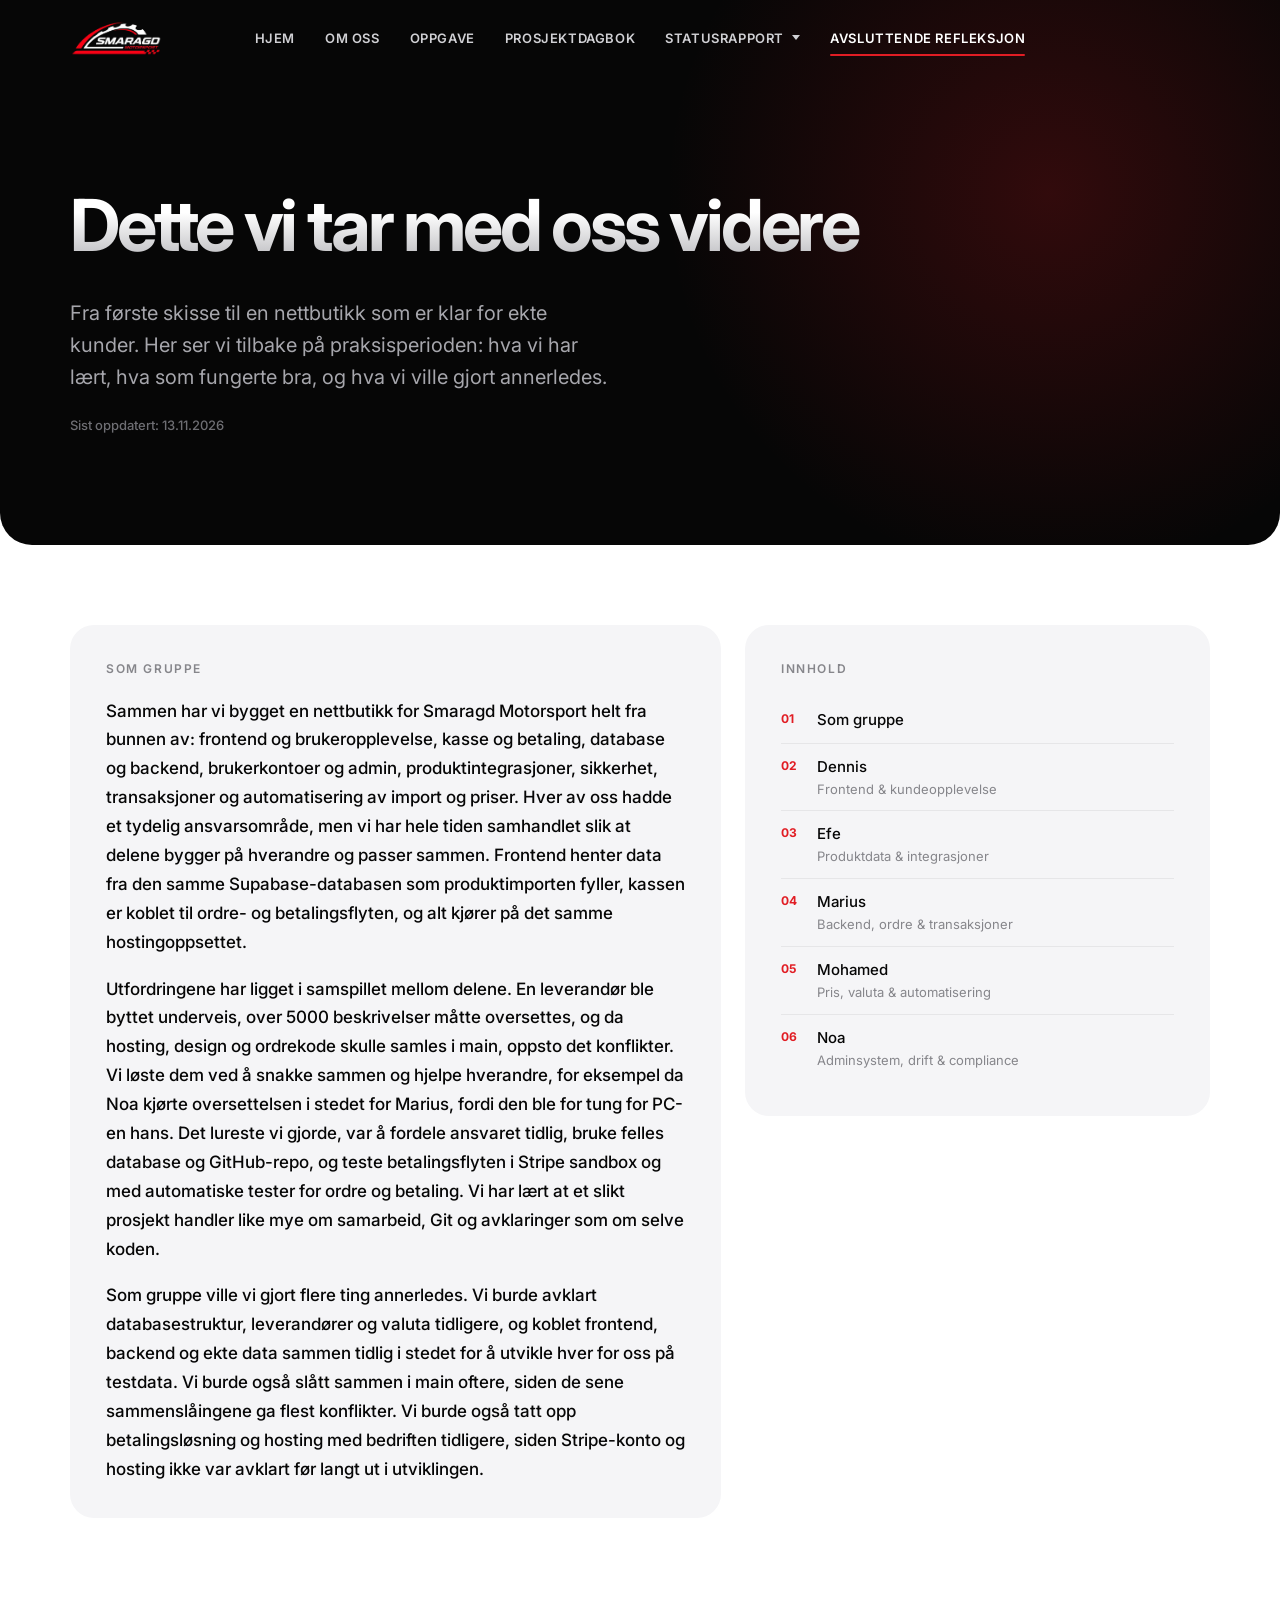
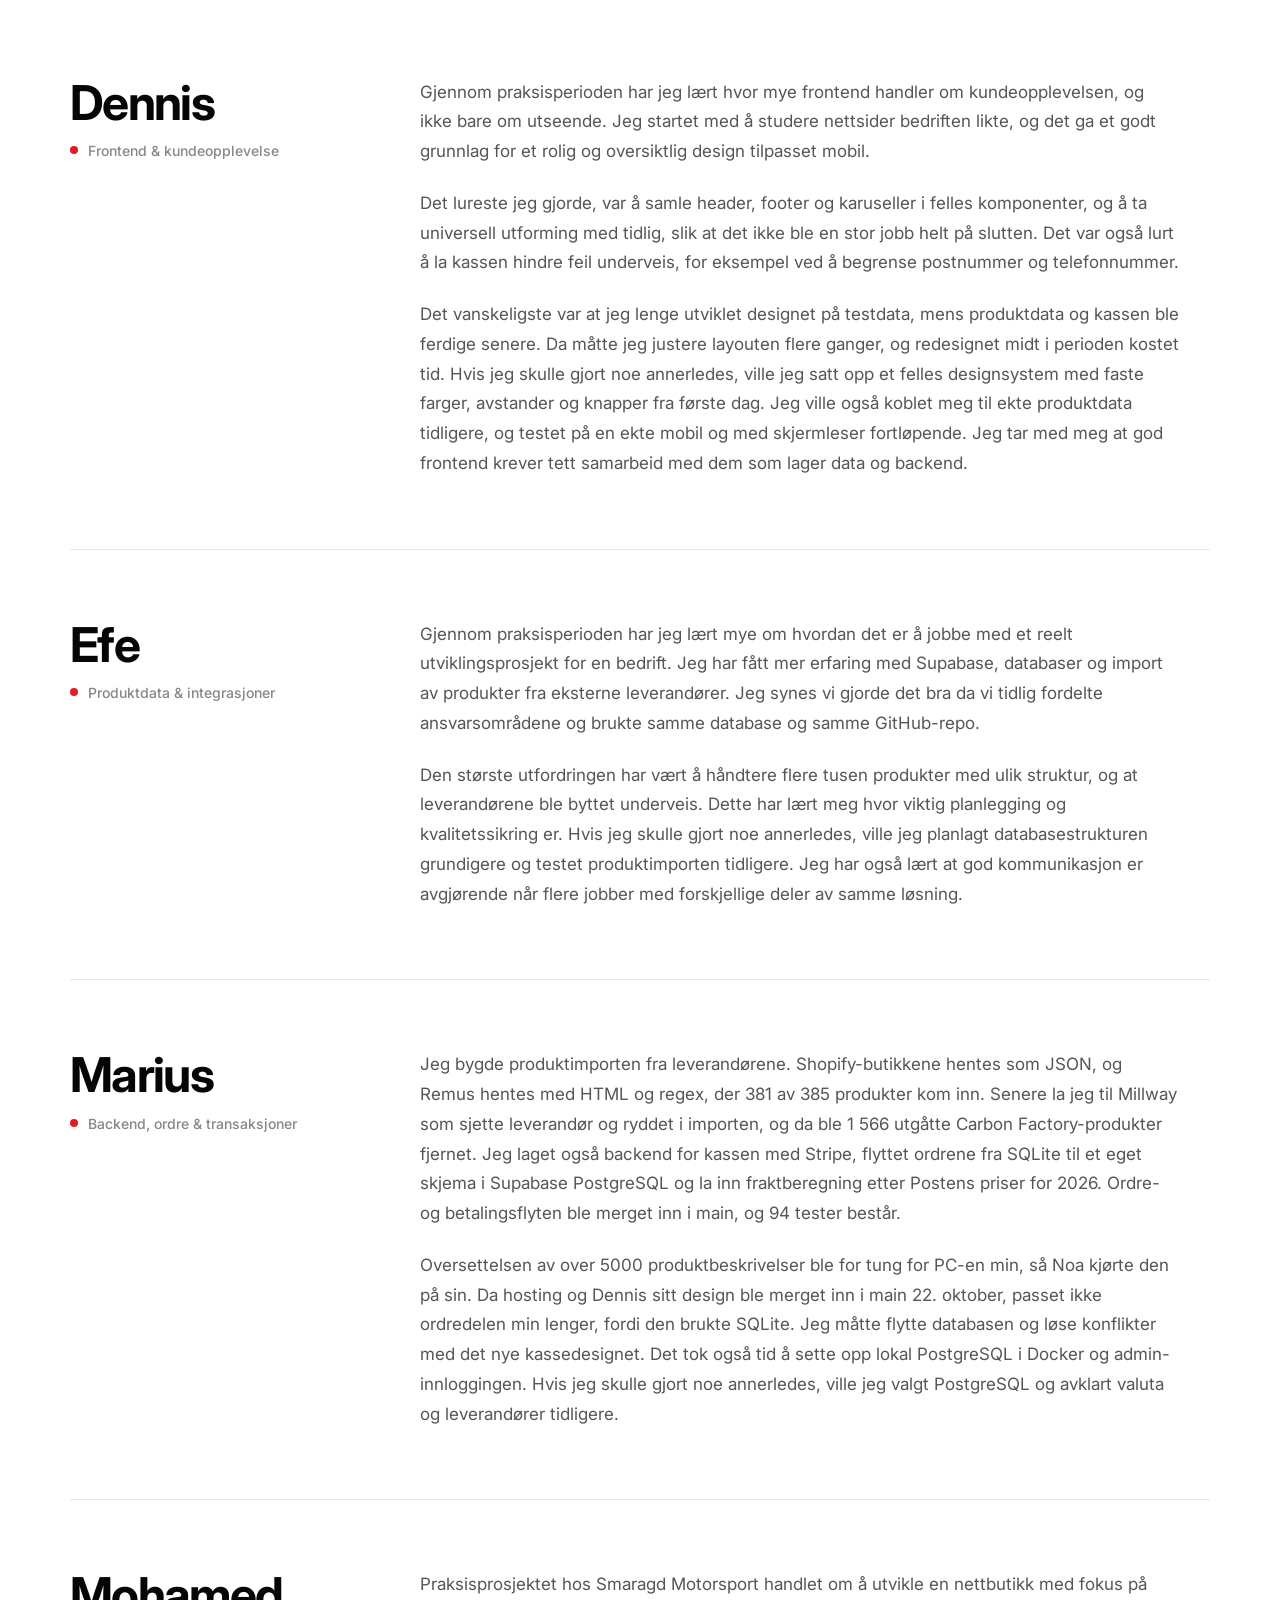
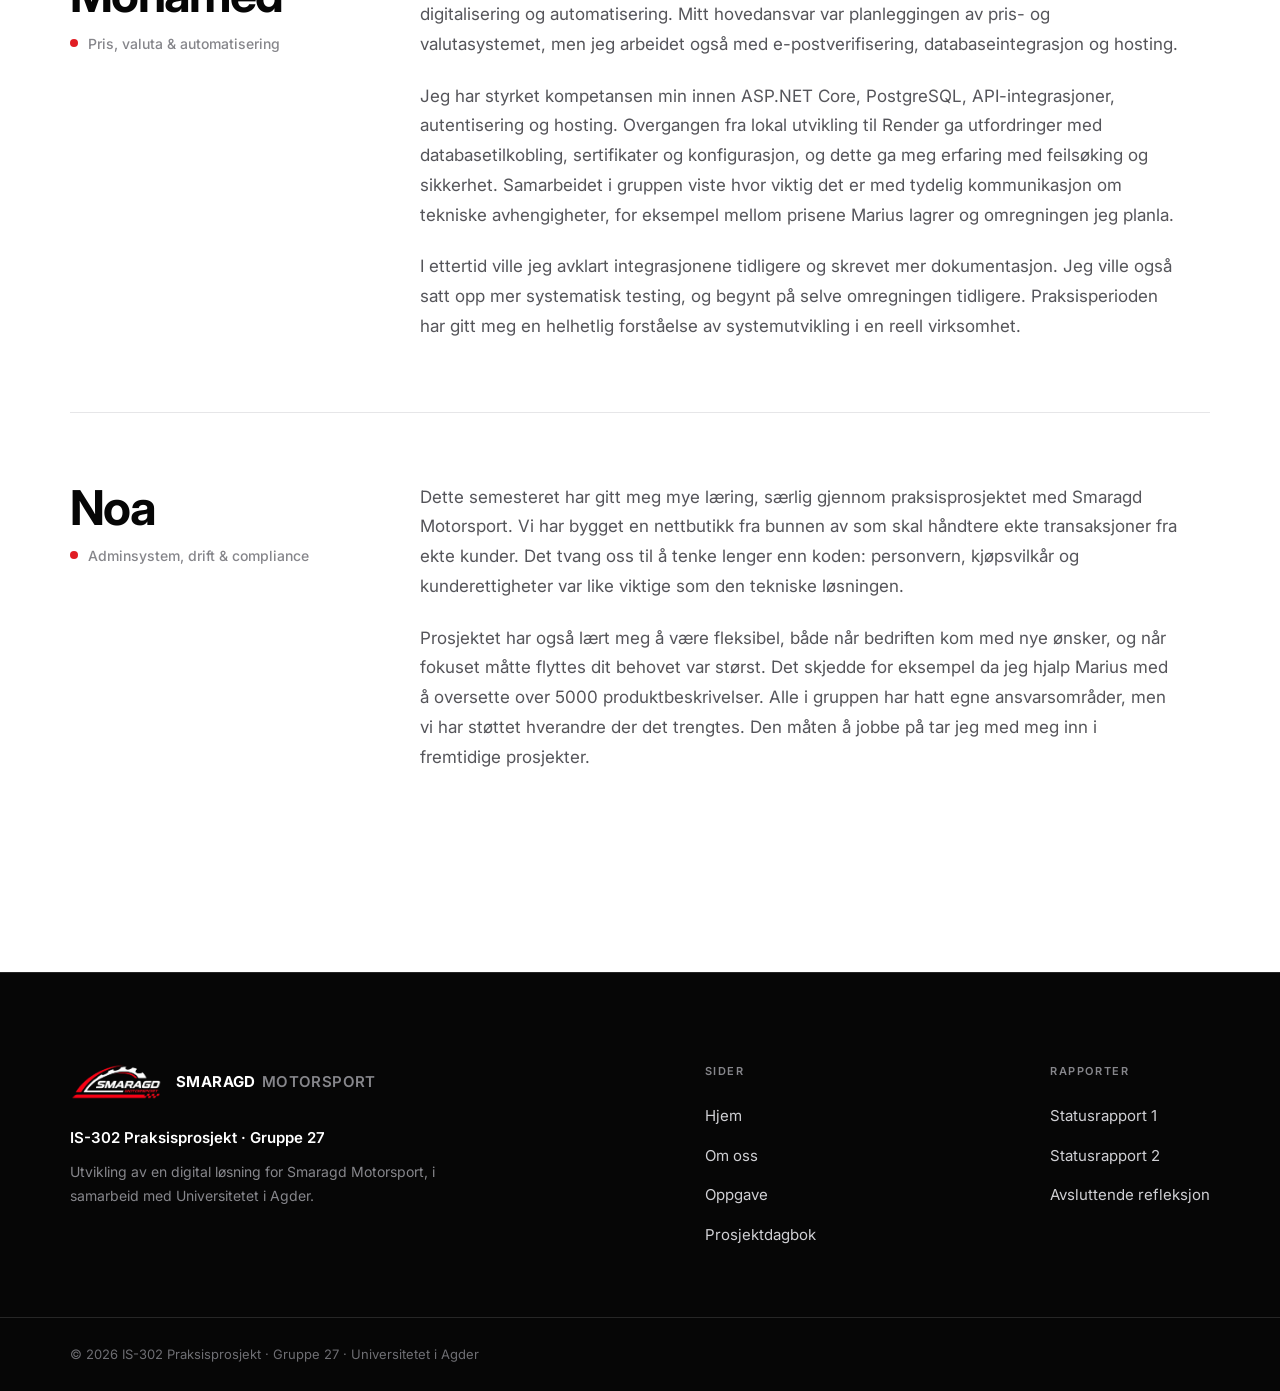
==== commit 274df714: "Ferdigstille prosjektdagbok og avsluttende refleksjon" ====
--- a/html/avsluttende-refleksjon.html
+++ b/html/avsluttende-refleksjon.html
@@ -1,117 +1,192 @@
-﻿    <!DOCTYPE html>
-    <html lang="no">
+﻿<!DOCTYPE html>
+<html lang="no">
 
-    <head>
-        <meta charset="UTF-8">
-        <meta name="viewport" content="width=device-width, initial-scale=1.0">
+<head>
+    <meta charset="UTF-8">
+    <meta name="viewport" content="width=device-width, initial-scale=1.0">
 
-        <title>Avsluttende refleksjon | SMARAGD MOTORSPORT</title>
+    <title>Avsluttende refleksjon | SMARAGD MOTORSPORT</title>
 
-        <link rel="icon" type="image/png" href="../images/favicon.png">
+    <link rel="icon" type="image/png" href="../images/favicon.png">
 
-        <link rel="stylesheet" href="../style/stil.css">
-        <link rel="stylesheet" href="../style/avsluttende-refleksjon.css">
+    <link rel="stylesheet" href="../style/stil.css">
+    <link rel="stylesheet" href="../style/status.css">
+    <link rel="stylesheet" href="../style/avsluttende-refleksjon.css">
     <script>if (!window.matchMedia("(prefers-reduced-motion: reduce)").matches && "IntersectionObserver" in window) document.documentElement.classList.add("anim");</script>
-    </head>
+</head>
 
-    <body>
+<body>
 
-        <!-- Introduksjon -->
-        <section class="refleksjon-intro">
+    <!-- Introduksjon -->
+    <section class="refleksjon-intro">
 
-            <div>
+        <div>
 
-                <h1>
-                    Dette vi tar med oss videre
-                </h1>
+            <h1>
+                Dette vi tar med oss videre
+            </h1>
 
-                <p>
-                    En samlet refleksjon over prosjektet,
-                    samarbeidet og erfaringene våre gjennom
-                    praksisperioden.
-                </p>
+            <p class="refleksjon-intro-tekst">
+                Fra første skisse til en nettbutikk som er klar for ekte kunder. Her ser vi tilbake på praksisperioden: hva vi har lært, hva som fungerte bra, og hva vi ville gjort annerledes.
+            </p>
 
-                <p class="refleksjon-status">
-                    Denne siden fylles ut med refleksjoner når prosjektet er avsluttet.
-                </p>
+            <p class="status-dato">
+                Sist oppdatert: 13.11.2026
+            </p>
+
+        </div>
+
+    </section>
+
+
+    <main>
+
+        <!-- Felles refleksjon og innhold -->
+        <section class="status-oversikt">
+
+            <div class="status-oversikt-innhold">
+
+                <div class="status-oppsummering refleksjon-gruppe" id="felles">
+                    <h2>Som gruppe</h2>
+                    <p>
+                        Sammen har vi bygget en nettbutikk for Smaragd Motorsport helt fra bunnen av: frontend og brukeropplevelse, kasse og betaling, database og backend, brukerkontoer og admin, produktintegrasjoner, sikkerhet, transaksjoner og automatisering av import og priser. Hver av oss hadde et tydelig ansvarsområde, men vi har hele tiden samhandlet slik at delene bygger på hverandre og passer sammen. Frontend henter data fra den samme Supabase-databasen som produktimporten fyller, kassen er koblet til ordre- og betalingsflyten, og alt kjører på det samme hostingoppsettet.
+                    </p>
+                    <p>
+                        Utfordringene har ligget i samspillet mellom delene. En leverandør ble byttet underveis, over 5000 beskrivelser måtte oversettes, og da hosting, design og ordrekode skulle samles i main, oppsto det konflikter. Vi løste dem ved å snakke sammen og hjelpe hverandre, for eksempel da Noa kjørte oversettelsen i stedet for Marius, fordi den ble for tung for PC-en hans. Det lureste vi gjorde, var å fordele ansvaret tidlig, bruke felles database og GitHub-repo, og teste betalingsflyten i Stripe sandbox og med automatiske tester for ordre og betaling. Vi har lært at et slikt prosjekt handler like mye om samarbeid, Git og avklaringer som om selve koden.
+                    </p>
+                    <p>
+                        Som gruppe ville vi gjort flere ting annerledes. Vi burde avklart databasestruktur, leverandører og valuta tidligere, og koblet frontend, backend og ekte data sammen tidlig i stedet for å utvikle hver for oss på testdata. Vi burde også slått sammen i main oftere, siden de sene sammenslåingene ga flest konflikter. Vi burde også tatt opp betalingsløsning og hosting med bedriften tidligere, siden Stripe-konto og hosting ikke var avklart før langt ut i utviklingen.
+                    </p>
+                </div>
+
+                <nav class="status-toc" aria-label="Innhold">
+                    <h2>Innhold</h2>
+                    <ol>
+                        <li><a href="#felles">Som gruppe</a></li>
+                        <li><a href="#dennis"><span>Dennis<span class="toc-rolle">Frontend &amp; kundeopplevelse</span></span></a></li>
+                        <li><a href="#efe"><span>Efe<span class="toc-rolle">Produktdata &amp; integrasjoner</span></span></a></li>
+                        <li><a href="#marius"><span>Marius<span class="toc-rolle">Backend, ordre &amp; transaksjoner</span></span></a></li>
+                        <li><a href="#mohamed"><span>Mohamed<span class="toc-rolle">Pris, valuta &amp; automatisering</span></span></a></li>
+                        <li><a href="#noa"><span>Noa<span class="toc-rolle">Adminsystem, drift &amp; compliance</span></span></a></li>
+                    </ol>
+                </nav>
 
             </div>
 
         </section>
 
 
-        <!-- Innhold -->
-        <main class="refleksjon">
+        <!-- Personlige refleksjoner -->
+        <div class="refleksjon">
 
-            <section class="refleksjon-del">
+            <section class="refleksjon-del refleksjon-person" id="dennis">
 
-                <span></span>
+                <div class="refleksjon-person-hode">
+                    <h2>Dennis</h2>
+                    <p>Frontend &amp; kundeopplevelse</p>
+                </div>
 
-                <div>
-                    <h2>Prosjektet</h2>
+                <div class="refleksjon-person-tekst">
+                    <p>
+                        Gjennom praksisperioden har jeg lært hvor mye frontend handler om kundeopplevelsen, og ikke bare om utseende. Jeg startet med å studere nettsider bedriften likte, og det ga et godt grunnlag for et rolig og oversiktlig design tilpasset mobil.
+                    </p>
+                    <p>
+                        Det lureste jeg gjorde, var å samle header, footer og karuseller i felles komponenter, og å ta universell utforming med tidlig, slik at det ikke ble en stor jobb helt på slutten. Det var også lurt å la kassen hindre feil underveis, for eksempel ved å begrense postnummer og telefonnummer.
+                    </p>
+                    <p>
+                        Det vanskeligste var at jeg lenge utviklet designet på testdata, mens produktdata og kassen ble ferdige senere. Da måtte jeg justere layouten flere ganger, og redesignet midt i perioden kostet tid. Hvis jeg skulle gjort noe annerledes, ville jeg satt opp et felles designsystem med faste farger, avstander og knapper fra første dag. Jeg ville også koblet meg til ekte produktdata tidligere, og testet på en ekte mobil og med skjermleser fortløpende. Jeg tar med meg at god frontend krever tett samarbeid med dem som lager data og backend.
+                    </p>
                 </div>
 
             </section>
 
 
-            <section class="refleksjon-del">
+            <section class="refleksjon-del refleksjon-person" id="efe">
 
-                <span></span>
+                <div class="refleksjon-person-hode">
+                    <h2>Efe</h2>
+                    <p>Produktdata &amp; integrasjoner</p>
+                </div>
 
-                <div>
-                    <h2>Samarbeid</h2>
+                <div class="refleksjon-person-tekst">
+                    <p>
+                        Gjennom praksisperioden har jeg lært mye om hvordan det er å jobbe med et reelt utviklingsprosjekt for en bedrift. Jeg har fått mer erfaring med Supabase, databaser og import av produkter fra eksterne leverandører. Jeg synes vi gjorde det bra da vi tidlig fordelte ansvarsområdene og brukte samme database og samme GitHub-repo.
+                    </p>
+                    <p>
+                        Den største utfordringen har vært å håndtere flere tusen produkter med ulik struktur, og at leverandørene ble byttet underveis. Dette har lært meg hvor viktig planlegging og kvalitetssikring er. Hvis jeg skulle gjort noe annerledes, ville jeg planlagt databasestrukturen grundigere og testet produktimporten tidligere. Jeg har også lært at god kommunikasjon er avgjørende når flere jobber med forskjellige deler av samme løsning.
+                    </p>
                 </div>
 
             </section>
 
 
-            <section class="refleksjon-del">
+            <section class="refleksjon-del refleksjon-person" id="marius">
 
-                <span></span>
+                <div class="refleksjon-person-hode">
+                    <h2>Marius</h2>
+                    <p>Backend, ordre &amp; transaksjoner</p>
+                </div>
 
-                <div>
-                    <h2>Hva vi har lært</h2>
+                <div class="refleksjon-person-tekst">
+                    <p>
+                        Jeg bygde produktimporten fra leverandørene. Shopify-butikkene hentes som JSON, og Remus hentes med HTML og regex, der 381 av 385 produkter kom inn. Senere la jeg til Millway som sjette leverandør og ryddet i importen, og da ble 1 566 utgåtte Carbon Factory-produkter fjernet. Jeg laget også backend for kassen med Stripe, flyttet ordrene fra SQLite til et eget skjema i Supabase PostgreSQL og la inn fraktberegning etter Postens priser for 2026. Ordre- og betalingsflyten ble merget inn i main, og 94 tester består.
+                    </p>
+                    <p>
+                        Oversettelsen av over 5000 produktbeskrivelser ble for tung for PC-en min, så Noa kjørte den på sin. Da hosting og Dennis sitt design ble merget inn i main 22. oktober, passet ikke ordredelen min lenger, fordi den brukte SQLite. Jeg måtte flytte databasen og løse konflikter med det nye kassedesignet. Det tok også tid å sette opp lokal PostgreSQL i Docker og admin-innloggingen. Hvis jeg skulle gjort noe annerledes, ville jeg valgt PostgreSQL og avklart valuta og leverandører tidligere.
+                    </p>
                 </div>
 
             </section>
 
 
-            <section class="refleksjon-del">
+            <section class="refleksjon-del refleksjon-person" id="mohamed">
 
-                <span></span>
+                <div class="refleksjon-person-hode">
+                    <h2>Mohamed</h2>
+                    <p>Pris, valuta &amp; automatisering</p>
+                </div>
 
-                <div>
-                    <h2>Utfordringer</h2>
+                <div class="refleksjon-person-tekst">
+                    <p>
+                        Praksisprosjektet hos Smaragd Motorsport handlet om å utvikle en nettbutikk med fokus på digitalisering og automatisering. Mitt hovedansvar var planleggingen av pris- og valutasystemet, men jeg arbeidet også med e-postverifisering, databaseintegrasjon og hosting.
+                    </p>
+                    <p>
+                        Jeg har styrket kompetansen min innen ASP.NET Core, PostgreSQL, API-integrasjoner, autentisering og hosting. Overgangen fra lokal utvikling til Render ga utfordringer med databasetilkobling, sertifikater og konfigurasjon, og dette ga meg erfaring med feilsøking og sikkerhet. Samarbeidet i gruppen viste hvor viktig det er med tydelig kommunikasjon om tekniske avhengigheter, for eksempel mellom prisene Marius lagrer og omregningen jeg planla.
+                    </p>
+                    <p>
+                        I ettertid ville jeg avklart integrasjonene tidligere og skrevet mer dokumentasjon. Jeg ville også satt opp mer systematisk testing, og begynt på selve omregningen tidligere. Praksisperioden har gitt meg en helhetlig forståelse av systemutvikling i en reell virksomhet.
+                    </p>
                 </div>
 
             </section>
 
-            <section class="refleksjon-del">
 
-                <span></span>
+            <section class="refleksjon-del refleksjon-person" id="noa">
 
-                <div>
-                    <h2>Hva kunne vi ha gjort annerledes</h2>
+                <div class="refleksjon-person-hode">
+                    <h2>Noa</h2>
+                    <p>Adminsystem, drift &amp; compliance</p>
+                </div>
+
+                <div class="refleksjon-person-tekst">
+                    <p>
+                        Dette semesteret har gitt meg mye læring, særlig gjennom praksisprosjektet med Smaragd Motorsport. Vi har bygget en nettbutikk fra bunnen av som skal håndtere ekte transaksjoner fra ekte kunder. Det tvang oss til å tenke lenger enn koden: personvern, kjøpsvilkår og kunderettigheter var like viktige som den tekniske løsningen.
+                    </p>
+                    <p>
+                        Prosjektet har også lært meg å være fleksibel, både når bedriften kom med nye ønsker, og når fokuset måtte flyttes dit behovet var størst. Det skjedde for eksempel da jeg hjalp Marius med å oversette over 5000 produktbeskrivelser. Alle i gruppen har hatt egne ansvarsområder, men vi har støttet hverandre der det trengtes. Den måten å jobbe på tar jeg med meg inn i fremtidige prosjekter.
+                    </p>
                 </div>
 
             </section>
 
-            <section class="refleksjon-del">
+        </div>
 
-                <span></span>
+    </main>
 
-                <div>
-                    <h2>Oppsummering</h2>
-                </div>
+    <script src="../JS/komponenter.js"></script>
 
-            </section>
+    <script src="../JS/animasjoner.js"></script>
 
-        </main>
+</body>
 
-        <script src="../JS/komponenter.js"></script>
-
-        <script src="../JS/animasjoner.js"></script>
-
-    </body>
-
-    </html>+</html>
--- a/style/stil.css
+++ b/style/stil.css
@@ -117,7 +117,7 @@
 
 .navigasjon {
     position: relative;
-    max-width: 1300px;
+    max-width: var(--bredde);
     margin: 0 auto;
     height: 76px;
     display: grid;
@@ -548,6 +548,19 @@
     box-shadow: 0 0 10px var(--rod);
 }
 
+/* Teksten over hero-overskriften er ren tekst, uten boble */
+.hero .overtekst {
+    display: block;
+    padding: 0;
+    border: none;
+    background: none;
+    color: #c4c4c9;
+}
+
+.hero .overtekst::before {
+    display: none;
+}
+
 .hero h1 {
     font-size: clamp(52px, 9vw, 128px);
     line-height: 0.94;
@@ -639,6 +652,13 @@
 .smaragd-fakta {
     margin-top: 48px;
     max-width: 400px;
+}
+
+.smaragd-logo {
+    display: block;
+    width: 120px;
+    height: auto;
+    margin-right: 10px;
 }
 
 .smaragd-fakta-tittel {
@@ -684,6 +704,7 @@
 .smaragd-sosiale {
     display: flex;
     flex-wrap: wrap;
+    align-items: center;
     gap: 10px;
 }
 
@@ -696,6 +717,19 @@
     font-weight: 600;
     text-decoration: none;
     transition: background-color 0.25s ease, transform 0.25s var(--ut);
+}
+
+.smaragd-sosiale a {
+    display: inline-flex;
+    align-items: center;
+    justify-content: center;
+    padding: 12px 18px;
+}
+
+.smaragd-sosiale a img {
+    display: block;
+    width: 22px;
+    height: 22px;
 }
 
 .smaragd-sosiale a:hover {
@@ -729,37 +763,6 @@
     margin-top: 56px;
 }
 
-
-/* Nøkkeltall */
-
-.folg-tall {
-    display: grid;
-    grid-template-columns: repeat(3, 1fr);
-    gap: 16px;
-    margin-bottom: 16px;
-}
-
-.folg-tall-boks {
-    display: flex;
-    flex-direction: column;
-    gap: 6px;
-    padding: 28px 32px;
-    border-radius: var(--radius);
-    background-color: var(--hvit);
-}
-
-.folg-tall-verdi {
-    font-size: clamp(44px, 5.5vw, 72px);
-    font-weight: 700;
-    line-height: 1;
-    letter-spacing: -0.05em;
-}
-
-.folg-tall-etikett {
-    color: var(--gra);
-    font-size: 14px;
-    font-weight: 500;
-}
 
 
 /* Siste fra dagboken */
@@ -1018,15 +1021,18 @@
     padding-top: 190px;
 }
 
-.oppdrag .innhold h2 {
+.oppdrag .innhold h1 {
+    margin-bottom: 30px;
     font-size: clamp(30px, 4.3vw, 60px);
+    font-weight: 700;
+    line-height: 1.04;
     letter-spacing: -0.04em;
     max-width: none;
 }
 
 @media (min-width: 900px) {
 
-    .oppdrag .innhold h2 {
+    .oppdrag .innhold h1 {
         white-space: nowrap;
     }
 }
@@ -1307,17 +1313,19 @@
 .bunntekst {
     background-color: var(--svart);
     color: var(--hvit);
-    padding: 90px 30px 0;
+    padding: 90px 0 0;
     border-top: 1px solid var(--linje-mork);
 }
 
+/* Samme bredde og sidemarg som headeren, slik at logoene står på linje */
 .bunntekst-innhold {
-    max-width: calc(var(--bredde) - 60px);
+    max-width: var(--bredde);
     margin: 0 auto;
     display: grid;
-    grid-template-columns: 1.6fr 1fr 1fr;
+    grid-template-columns: auto auto auto;
+    justify-content: space-between;
     gap: 40px 60px;
-    padding-bottom: 70px;
+    padding: 0 30px 70px;
 }
 
 .bunntekst-om {
@@ -1342,7 +1350,7 @@
 }
 
 .bunntekst-logo img {
-    width: 84px;
+    width: 92px;
     height: auto;
     flex-shrink: 0;
 }
@@ -1404,9 +1412,9 @@
 }
 
 .bunntekst-bunnlinje p {
-    max-width: calc(var(--bredde) - 60px);
+    max-width: var(--bredde);
     margin: 0 auto;
-    padding: 26px 0;
+    padding: 26px 30px;
     color: #6e6e73;
     font-size: 13px;
     text-align: left;
@@ -1428,6 +1436,12 @@
 
     .navigasjon::after {
         display: none;
+    }
+
+    .bunntekst-innhold,
+    .bunntekst-bunnlinje p {
+        padding-left: 20px;
+        padding-right: 20px;
     }
 
     .logo img {
@@ -1659,24 +1673,6 @@
         padding: 80px 20px;
     }
 
-    .folg-tall {
-        gap: 10px;
-    }
-
-    .folg-tall-boks {
-        padding: 18px 16px;
-        border-radius: var(--radius-s);
-    }
-
-    .folg-tall-verdi {
-        font-size: 40px;
-    }
-
-    .folg-tall-etikett {
-        font-size: 12px;
-        line-height: 1.3;
-    }
-
     .folg-tidslinje-topp {
         flex-direction: column;
         align-items: flex-start;
@@ -1733,7 +1729,7 @@
     }
 
     .bunntekst {
-        padding: 60px 20px 0;
+        padding: 60px 0 0;
     }
 
     .bunntekst-innhold {
@@ -1747,16 +1743,6 @@
    ===================================================== */
 
 @media (max-width: 360px) {
-
-    .folg-tall {
-        grid-template-columns: 1fr;
-    }
-
-    .folg-tall-boks {
-        flex-direction: row;
-        align-items: baseline;
-        gap: 12px;
-    }
 
     .hovedknapp {
         padding-left: 20px;
@@ -1824,3 +1810,61 @@
         animation: reveal-in 0.9s var(--ut) forwards;
     }
 }
+
+
+/* =====================================================
+   TIL TOPPEN-KNAPP
+   ===================================================== */
+
+.til-toppen {
+    position: fixed;
+    right: 24px;
+    bottom: 24px;
+    z-index: 900;
+    display: flex;
+    align-items: center;
+    justify-content: center;
+    width: 48px;
+    height: 48px;
+    padding: 0;
+    border: 1px solid rgba(255, 255, 255, 0.14);
+    border-radius: 50%;
+    background-color: var(--svart);
+    color: var(--hvit);
+    box-shadow: 0 10px 30px rgba(0, 0, 0, 0.25);
+    cursor: pointer;
+    opacity: 0;
+    transform: translateY(12px);
+    pointer-events: none;
+    transition: opacity 0.3s ease, transform 0.3s var(--ut), background-color 0.25s ease;
+}
+
+.til-toppen.synlig {
+    opacity: 1;
+    transform: none;
+    pointer-events: auto;
+}
+
+.til-toppen:hover {
+    background-color: var(--rod);
+}
+
+.til-toppen svg {
+    width: 20px;
+    height: 20px;
+    fill: none;
+    stroke: currentColor;
+    stroke-width: 2;
+    stroke-linecap: round;
+    stroke-linejoin: round;
+}
+
+@media (max-width: 750px) {
+
+    .til-toppen {
+        right: 16px;
+        bottom: 16px;
+        width: 44px;
+        height: 44px;
+    }
+}
--- a/style/status.css
+++ b/style/status.css
@@ -0,0 +1,302 @@
+/* =====================================================
+   STATUS
+   ===================================================== */
+
+.status-intro > div {
+    max-width: var(--bredde);
+    margin: auto;
+    padding: 190px 30px 110px;
+}
+
+.status-intro h1 {
+    margin: 0 0 32px;
+    padding-bottom: 0.06em;
+    font-size: clamp(52px, 9vw, 120px);
+}
+
+.status-intro-tekst {
+    max-width: 700px;
+    text-wrap: balance;
+    color: #a6a6ac;
+    font-size: clamp(17px, 1.6vw, 20px);
+    line-height: 1.6;
+}
+
+.status-dato {
+    margin-top: 22px;
+    color: #6e6e73;
+    font-size: 13px;
+    font-weight: 500;
+}
+
+
+/* =====================================================
+   OPPSUMMERING OG INNHOLDSFORTEGNELSE
+   ===================================================== */
+
+.status-oversikt-innhold {
+    max-width: var(--bredde);
+    margin: auto;
+    padding: 80px 30px 20px;
+    display: grid;
+    grid-template-columns: 1.4fr 1fr;
+    gap: 24px;
+    align-items: start;
+}
+
+.status-oppsummering,
+.status-toc {
+    padding: 34px 36px;
+    border-radius: var(--radius);
+    background-color: var(--gra-lysest);
+}
+
+.status-oppsummering h2,
+.status-toc h2 {
+    margin: 0 0 18px;
+    color: var(--gra);
+    font-size: 12px;
+    font-weight: 600;
+    letter-spacing: 1.6px;
+    text-transform: uppercase;
+}
+
+.status-oppsummering ul,
+.status-toc ol {
+    margin: 0;
+    padding: 0;
+    list-style: none;
+}
+
+.status-oppsummering li {
+    position: relative;
+    padding: 12px 0 12px 24px;
+    border-top: 1px solid var(--gra-lys);
+    color: var(--svart);
+    font-size: 16px;
+    font-weight: 500;
+    line-height: 1.55;
+}
+
+.status-oppsummering li:first-child {
+    border-top: none;
+    padding-top: 0;
+}
+
+.status-oppsummering li::before {
+    content: "";
+    position: absolute;
+    left: 0;
+    top: 21px;
+    width: 7px;
+    height: 7px;
+    border-radius: 50%;
+    background-color: var(--rod);
+}
+
+.status-oppsummering li:first-child::before {
+    top: 9px;
+}
+
+.status-toc ol {
+    counter-reset: toc;
+}
+
+.status-toc li {
+    counter-increment: toc;
+    border-top: 1px solid var(--gra-lys);
+}
+
+.status-toc li:first-child {
+    border-top: none;
+}
+
+.status-toc a {
+    display: flex;
+    gap: 14px;
+    padding: 11px 0;
+    color: var(--svart);
+    font-size: 15px;
+    font-weight: 500;
+    text-decoration: none;
+    transition: color 0.2s ease;
+}
+
+.status-toc a::before {
+    content: counter(toc, decimal-leading-zero);
+    flex: 0 0 22px;
+    color: var(--rod);
+    font-size: 12px;
+    font-weight: 700;
+    line-height: 1.9;
+}
+
+.status-toc a:hover {
+    color: var(--rod);
+}
+
+
+/* =====================================================
+   INNHOLD
+   ===================================================== */
+
+.status-innhold {
+    max-width: var(--bredde);
+    margin: auto;
+    padding: 100px 30px;
+    border-bottom: 1px solid var(--gra-lys);
+}
+
+.status-innhold {
+    scroll-margin-top: 20px;
+}
+
+.status-innhold:last-of-type {
+    border-bottom: none;
+}
+
+.status-header {
+    margin-bottom: 36px;
+}
+
+.status-header h2 {
+    margin: 0;
+    color: var(--svart);
+    font-size: clamp(30px, 4vw, 48px);
+    font-weight: 700;
+    line-height: 1.05;
+    letter-spacing: -0.035em;
+}
+
+
+/* TEKST */
+
+.status-tekst {
+    max-width: var(--smal);
+}
+
+.status-tekst p {
+    margin: 0 0 22px;
+    color: var(--gra-mork);
+    font-size: 17px;
+    line-height: 1.75;
+}
+
+.status-tekst p:last-child {
+    margin-bottom: 0;
+}
+
+.status-video video {
+    display: block;
+    width: 100%;
+    border-radius: var(--radius);
+    background-color: var(--svart);
+}
+
+
+/* SKJERMBILDER */
+
+.status-skjermbilder {
+    display: grid;
+    grid-template-columns: repeat(auto-fit, minmax(240px, 1fr));
+    gap: 20px;
+}
+
+.status-skjermbilder .row {
+    display: contents;
+}
+
+.status-skjermbilder .col {
+    display: flex;
+    flex-direction: column;
+    gap: 12px;
+}
+
+.status-skjermbilder figure {
+    margin: 0;
+}
+
+.status-skjermbilder img {
+    display: block;
+    width: 100%;
+    aspect-ratio: 16 / 10;
+    object-fit: cover;
+    border-radius: var(--radius-s);
+    border: 1px solid var(--gra-lys);
+    background-color: var(--gra-lysest);
+    cursor: zoom-in;
+    transition: transform 0.4s var(--ut), box-shadow 0.4s ease;
+}
+
+.status-skjermbilder img:hover {
+    transform: translateY(-4px);
+    box-shadow: 0 18px 40px rgba(0, 0, 0, 0.14);
+}
+
+.status-skjermbilder figcaption {
+    color: var(--gra);
+    font-size: 12px;
+    font-weight: 500;
+}
+
+
+/* Bilder som står sammen med teksten */
+
+.status-skjermbilder-inline {
+    margin-top: 44px;
+    align-items: start;
+}
+
+.status-skjermbilder-inline .row {
+    display: grid;
+    grid-column: 1 / -1;
+    grid-template-columns: repeat(auto-fit, minmax(300px, 1fr));
+    gap: 20px;
+    align-items: start;
+}
+
+.status-skjermbilder-inline img {
+    aspect-ratio: auto;
+    object-fit: contain;
+    height: auto;
+}
+
+.status-skjermbilder-inline .row:only-child .col:only-child {
+    max-width: 760px;
+}
+
+
+/* MOBIL */
+
+@media (max-width: 750px) {
+
+    .status-intro > div {
+        padding: 140px 20px 80px;
+    }
+
+    .status-intro h1 {
+        font-size: 10.5vw;
+    }
+
+    .status-innhold {
+        padding: 70px 20px;
+    }
+
+    .status-oversikt-innhold {
+        grid-template-columns: 1fr;
+        padding: 50px 20px 0;
+    }
+
+    .status-oppsummering,
+    .status-toc {
+        padding: 26px 24px;
+    }
+
+    .status-skjermbilder-inline .row {
+        grid-template-columns: 1fr;
+    }
+
+    .status-skjermbilder {
+        grid-template-columns: 1fr;
+    }
+}
--- a/style/avsluttende-refleksjon.css
+++ b/style/avsluttende-refleksjon.css
@@ -20,16 +20,32 @@
     }
 }
 
-.refleksjon-intro p:last-child {
-    max-width: 620px;
+.refleksjon-intro-tekst {
+    max-width: 700px;
+    text-wrap: balance;
     color: #a6a6ac;
     font-size: clamp(17px, 1.6vw, 20px);
     line-height: 1.6;
 }
 
-.refleksjon-intro p.refleksjon-status {
-    color: #c4c4c9;
-    font-size: 14px;
+
+/* Felles refleksjon */
+
+.refleksjon-gruppe p + p {
+    margin-top: 18px;
+}
+
+.refleksjon-gruppe p {
+    margin: 0;
+    color: var(--svart);
+    font-size: 17px;
+    font-weight: 500;
+    line-height: 1.7;
+}
+
+.refleksjon-gruppe,
+.status-toc {
+    scroll-margin-top: 96px;
 }
 
 
@@ -43,39 +59,62 @@
 
 .refleksjon-del {
     display: grid;
-    grid-template-columns: 120px 1fr;
-    gap: 30px;
+    grid-template-columns: 300px 1fr;
+    gap: 50px;
     padding: 70px 0;
     border-bottom: 1px solid var(--gra-lys);
+    scroll-margin-top: 96px;
 }
 
-.refleksjon-del > span {
-    color: var(--rod);
-    font-size: 13px;
-    font-weight: 700;
-    letter-spacing: 1.5px;
-    padding-top: 12px;
+.refleksjon-del:last-child {
+    border-bottom: none;
 }
 
-.refleksjon-del h2 {
-    margin: 0 0 25px;
+.refleksjon-person-hode {
+    align-self: start;
+}
+
+.refleksjon-person-hode h2 {
+    margin: 0 0 12px;
     color: var(--svart);
-    font-size: clamp(28px, 3.6vw, 44px);
+    font-size: clamp(32px, 4vw, 48px);
     font-weight: 700;
-    line-height: 1.08;
+    line-height: 1.05;
     letter-spacing: -0.035em;
 }
 
-.refleksjon-del h2:last-child {
-    margin-bottom: 0;
+.refleksjon-person-hode p {
+    position: relative;
+    padding-left: 18px;
+    color: var(--gra);
+    font-size: 14px;
+    font-weight: 500;
 }
 
-.refleksjon-del p {
+.refleksjon-person-hode p::before {
+    content: "";
+    position: absolute;
+    left: 0;
+    top: 0.45em;
+    width: 8px;
+    height: 8px;
+    border-radius: 50%;
+    background-color: var(--rod);
+}
+
+.refleksjon-person-tekst {
     max-width: var(--smal);
-    margin: 0 0 20px;
+}
+
+.refleksjon-person-tekst p {
+    margin: 0 0 22px;
     color: var(--gra-mork);
     font-size: 17px;
     line-height: 1.75;
+}
+
+.refleksjon-person-tekst p:last-child {
+    margin-bottom: 0;
 }
 
 
@@ -116,15 +155,11 @@
 
     .refleksjon-del {
         grid-template-columns: 1fr;
-        gap: 10px;
+        gap: 22px;
         padding: 50px 0;
     }
 
-    .refleksjon-del > span {
-        padding-top: 0;
-    }
-
-    .refleksjon-del p {
+    .refleksjon-person-tekst p {
         font-size: 16px;
     }
 
@@ -134,12 +169,11 @@
 }
 
 
-/* Tomme nummer-felt tar ikke plass */
+/* Rolle under navnet i innholdsfortegnelsen */
 
-.refleksjon-del > span:empty {
-    display: none;
+.status-toc .toc-rolle {
+    display: block;
+    color: var(--gra);
+    font-size: 13px;
+    font-weight: 400;
 }
-
-.refleksjon-del:has(> span:empty) {
-    grid-template-columns: 1fr;
-}
